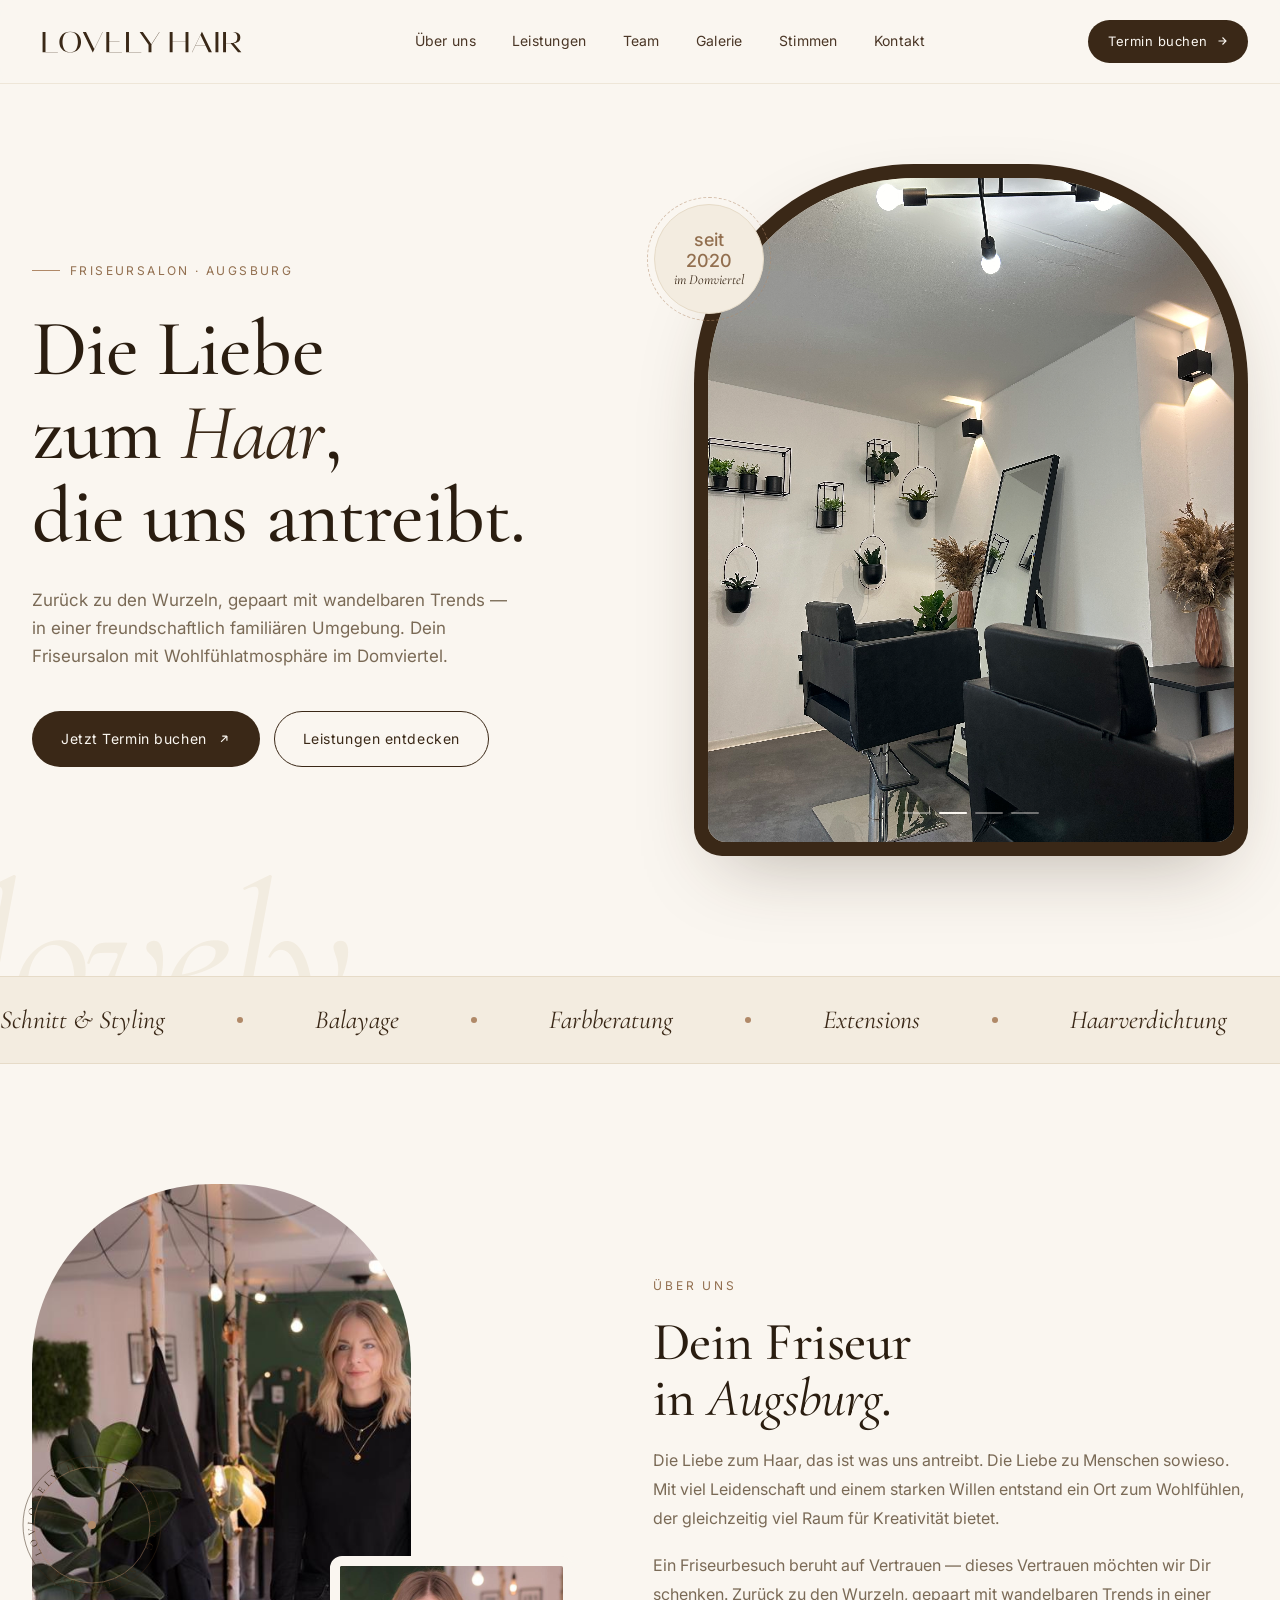
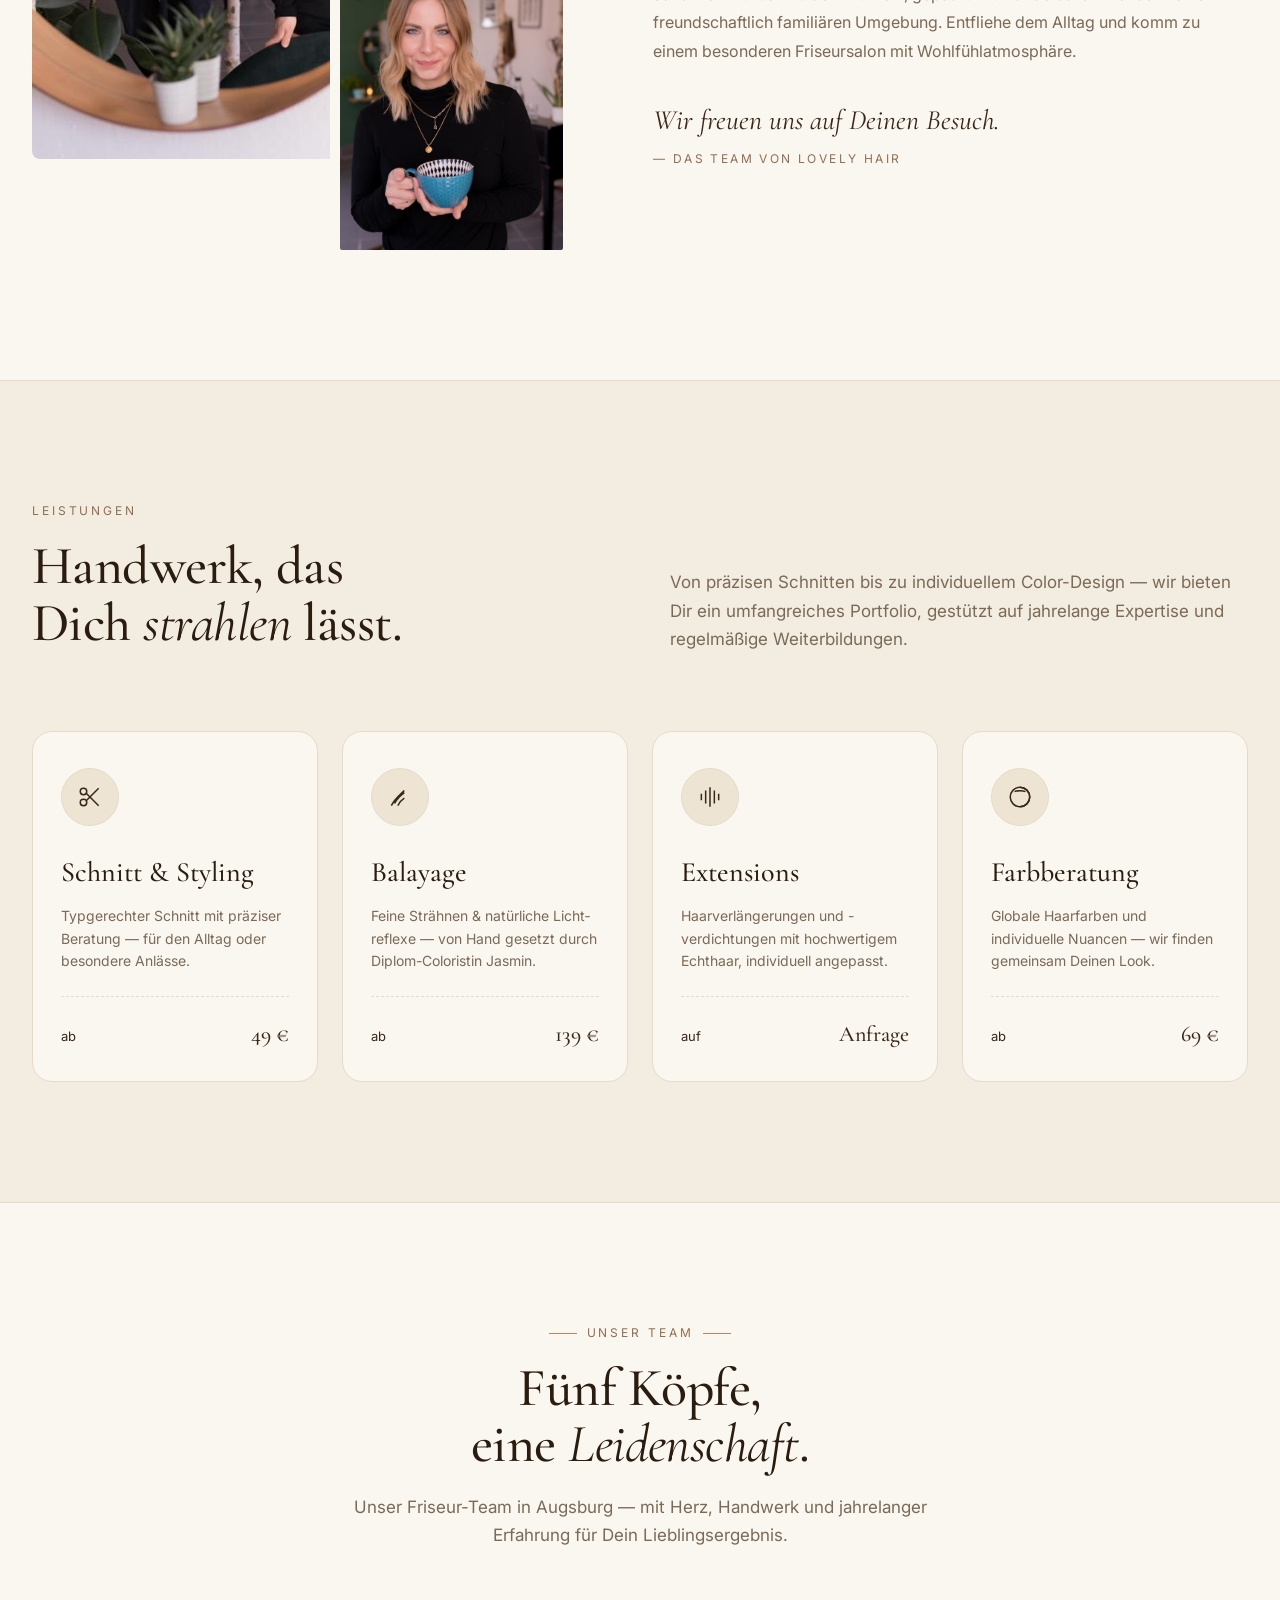
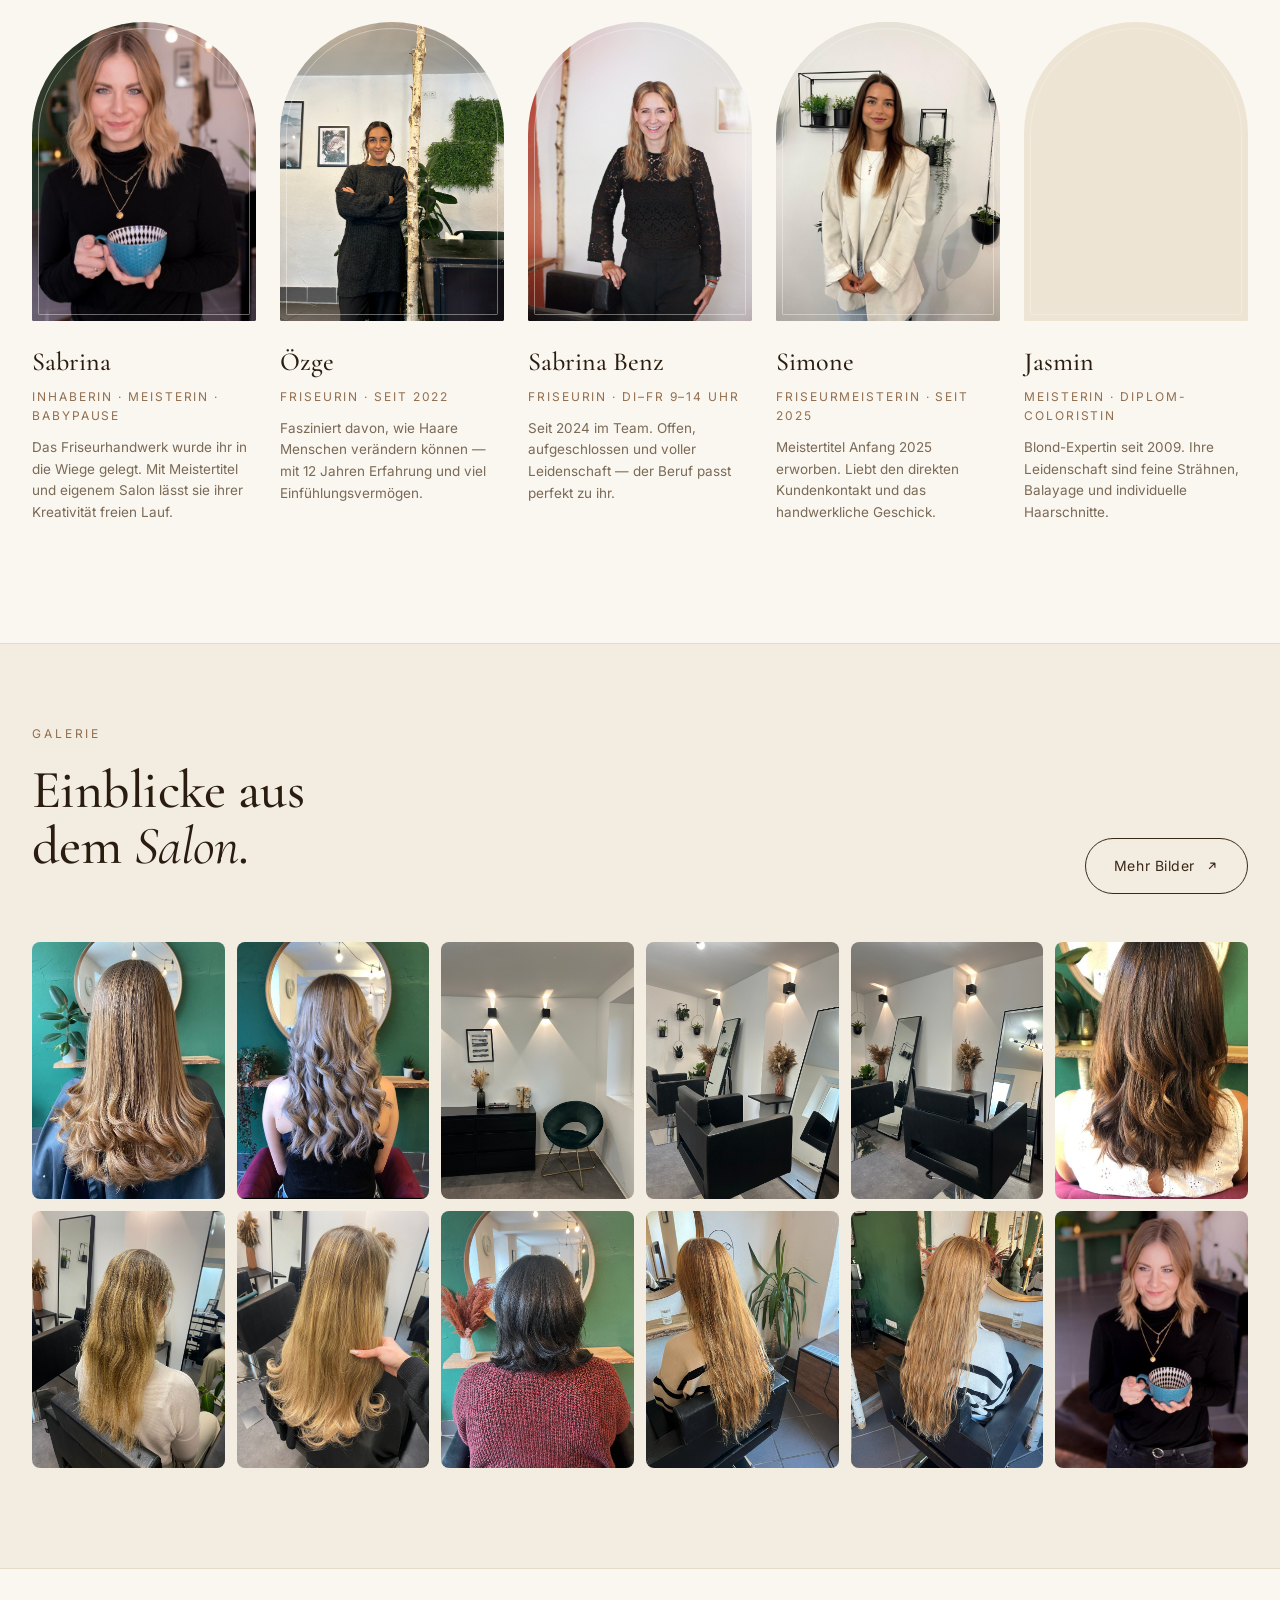
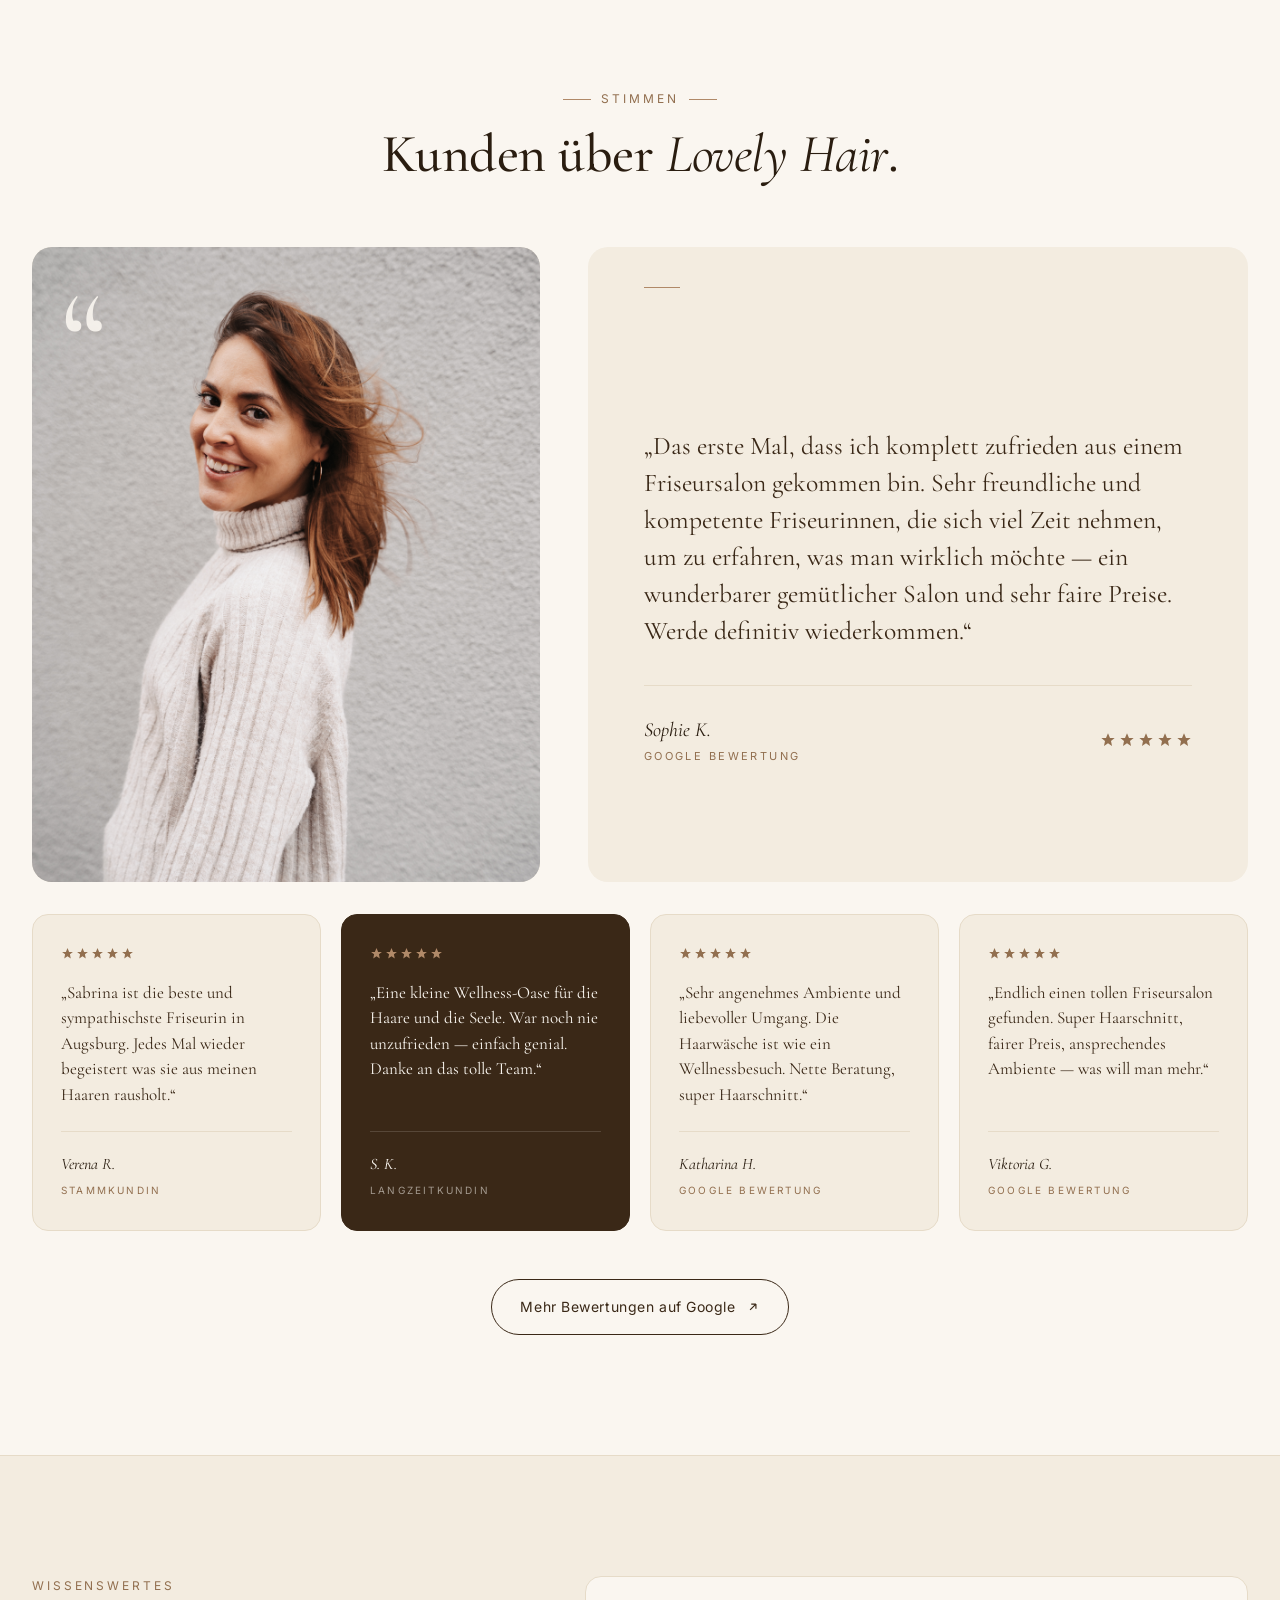
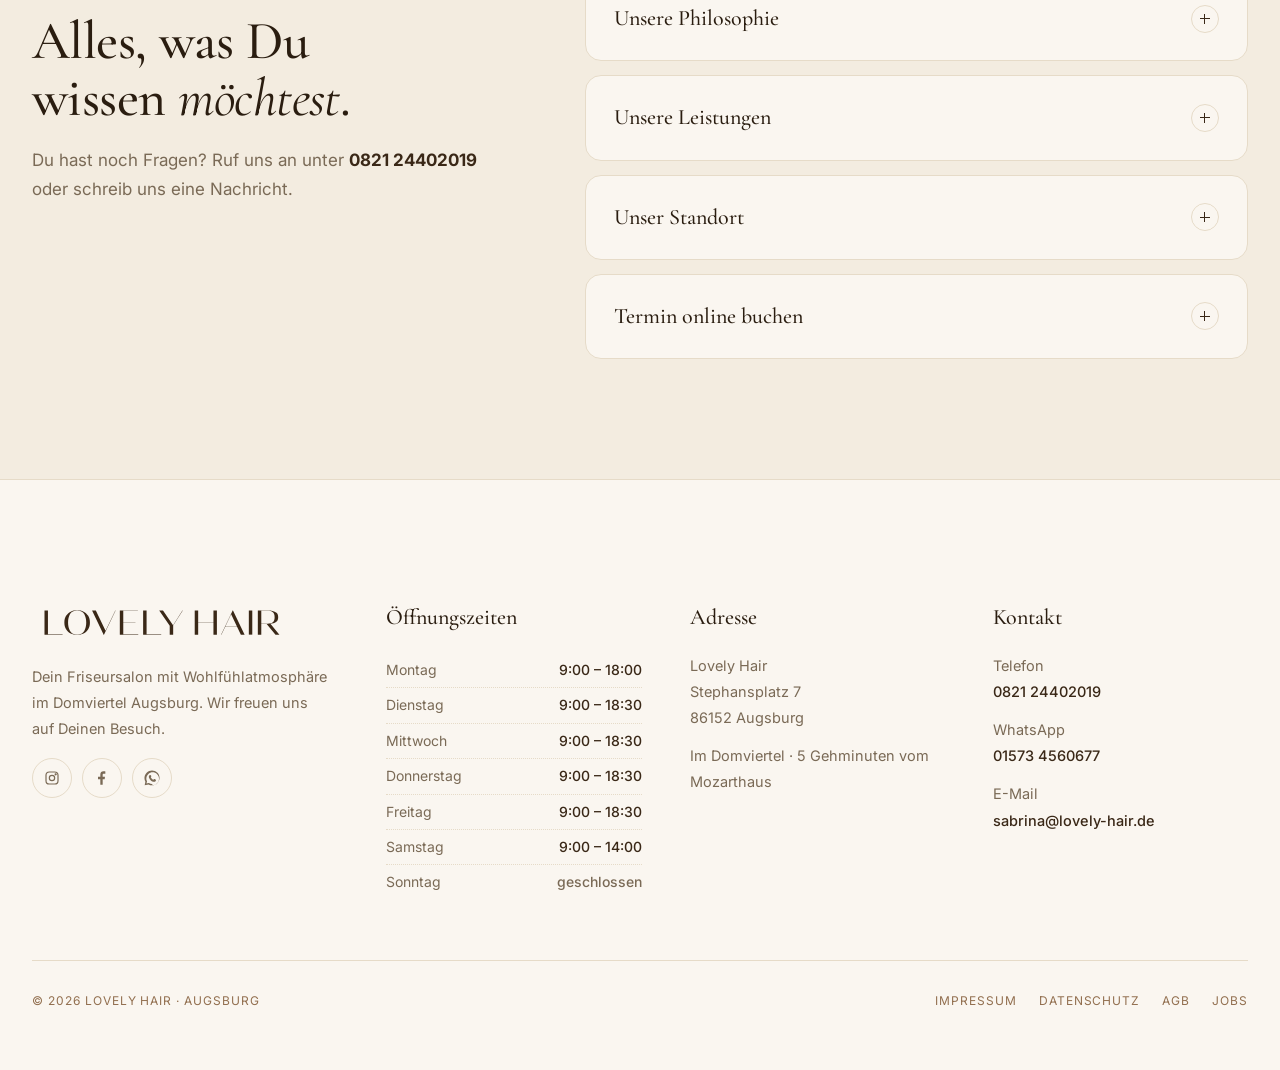
==== index.html @ ebecd4db "Initial design: Lovely Hair Homepage Full homepage design from Claude Design — single-file HTML with" ====
<!doctype html>
<html lang="de">
<head>
<meta charset="utf-8" />
<meta name="viewport" content="width=device-width,initial-scale=1" />
<title>Lovely Hair — Dein Friseur in Augsburg</title>
<link rel="preconnect" href="https://fonts.googleapis.com">
<link rel="preconnect" href="https://fonts.gstatic.com" crossorigin>
<link id="gfont-link" href="https://fonts.googleapis.com/css2?family=Cormorant+Garamond:ital,wght@0,400;0,500;0,600;0,700;1,400;1,500;1,600&family=Inter:wght@300;400;500;600&display=swap" rel="stylesheet">

<script>
  // Tweakable defaults
  window.__TWEAKS = /*EDITMODE-BEGIN*/{
    "typePairing": "cormorant-inter"
  }/*EDITMODE-END*/;
</script>

<style>
  :root {
    --cream: #faf6f0;
    --cream-2: #f3ece0;
    --cream-3: #ede4d3;
    --ink: #2a1d10;
    --espresso: #3a2817;
    --espresso-soft: #4a3626;
    --tan: #b08968;
    --tan-dark: #926f4f;
    --line: #e6dbc8;
    --muted: #7a6a56;

    --font-display: 'Cormorant Garamond', Georgia, serif;
    --font-body: 'Inter', -apple-system, BlinkMacSystemFont, sans-serif;
  }

  *, *::before, *::after { box-sizing: border-box; }
  html, body { margin: 0; padding: 0; }
  body {
    background: var(--cream);
    color: var(--ink);
    font-family: var(--font-body);
    font-size: 16px;
    line-height: 1.6;
    -webkit-font-smoothing: antialiased;
    text-rendering: optimizeLegibility;
    overflow-x: hidden;
  }

  a { color: inherit; text-decoration: none; }
  img { max-width: 100%; display: block; }

  .container {
    max-width: 1280px;
    margin: 0 auto;
    padding: 0 32px;
  }

  .display {
    font-family: var(--font-display);
    font-weight: 500;
    letter-spacing: -0.01em;
    line-height: 1.05;
  }
  .italic { font-style: italic; font-weight: 400; }

  /* ===== NAV ===== */
  .nav {
    position: sticky; top: 0; z-index: 40;
    background: rgba(250, 246, 240, 0.85);
    backdrop-filter: saturate(140%) blur(10px);
    -webkit-backdrop-filter: saturate(140%) blur(10px);
    border-bottom: 1px solid rgba(230, 219, 200, 0.6);
  }
  .nav-inner {
    display: flex; align-items: center; justify-content: space-between;
    padding: 20px 32px;
    max-width: 1440px; margin: 0 auto;
  }
  .brand {
    display: flex; align-items: center; gap: 14px;
  }
  .brand-mark {
    width: 220px;
  }
  .brand-mark img { width: 100%; height: auto; }

  .nav-links {
    display: flex; gap: 36px;
    font-size: 14px;
    letter-spacing: 0.02em;
    color: var(--espresso-soft);
  }
  .nav-links a {
    position: relative;
    transition: color .2s ease;
  }
  .nav-links a:hover { color: var(--tan-dark); }
  .nav-links a::after {
    content: ""; position: absolute; left: 0; right: 0; bottom: -6px;
    height: 1px; background: var(--tan);
    transform: scaleX(0); transform-origin: left;
    transition: transform .3s ease;
  }
  .nav-links a:hover::after { transform: scaleX(1); }

  .nav-cta {
    display: inline-flex; align-items: center; gap: 8px;
    padding: 11px 20px;
    background: var(--espresso);
    color: var(--cream);
    border-radius: 999px;
    font-size: 13px;
    letter-spacing: 0.04em;
    transition: background .2s ease, transform .2s ease;
  }
  .nav-cta:hover { background: var(--ink); transform: translateY(-1px); }
  .nav-cta svg { width: 12px; height: 12px; }

  .burger { display: none; }

  /* ===== HERO ===== */
  .hero {
    position: relative;
    padding: 80px 0 120px;
    overflow: hidden;
  }
  .hero-grid {
    display: grid;
    grid-template-columns: 1.05fr 1fr;
    gap: 80px;
    align-items: center;
  }
  .hero-eyebrow {
    display: inline-flex; align-items: center; gap: 10px;
    font-size: 12px;
    letter-spacing: 0.2em;
    text-transform: uppercase;
    color: var(--tan-dark);
    margin-bottom: 28px;
  }
  .hero-eyebrow::before {
    content: ""; display: inline-block;
    width: 28px; height: 1px; background: var(--tan);
  }
  .hero-title {
    font-size: clamp(44px, 6.2vw, 92px);
    color: var(--ink);
    margin: 0 0 28px;
  }
  .hero-title .italic {
    color: var(--espresso);
  }
  .hero-sub {
    max-width: 480px;
    color: var(--muted);
    font-size: 17px;
    line-height: 1.65;
    margin-bottom: 40px;
  }
  .hero-ctas {
    display: flex; gap: 14px; flex-wrap: wrap;
  }
  .btn {
    display: inline-flex; align-items: center; gap: 10px;
    padding: 16px 28px;
    border-radius: 999px;
    font-size: 14px;
    letter-spacing: 0.04em;
    cursor: pointer; border: 1px solid transparent;
    transition: all .2s ease;
    font-family: var(--font-body);
  }
  .btn-primary {
    background: var(--espresso);
    color: var(--cream);
  }
  .btn-primary:hover { background: var(--ink); transform: translateY(-1px); }
  .btn-ghost {
    background: transparent;
    border-color: var(--espresso);
    color: var(--espresso);
  }
  .btn-ghost:hover { background: var(--espresso); color: var(--cream); }
  .btn svg { width: 14px; height: 14px; }

  /* Hero portrait carousel */
  .hero-stage {
    position: relative;
    aspect-ratio: 4 / 5;
    border-radius: 220px 220px 28px 28px;
    background: var(--espresso);
    padding: 14px;
    box-shadow: 0 30px 80px -30px rgba(58, 40, 23, 0.35);
  }
  .hero-frame {
    position: relative;
    width: 100%; height: 100%;
    border-radius: 208px 208px 18px 18px;
    overflow: hidden;
    background: var(--cream-3);
  }
  .hero-slide {
    position: absolute; inset: 0;
    opacity: 0;
    transform: scale(1.04);
    transition: opacity 1.2s ease, transform 6s ease-out;
  }
  .hero-slide.is-active {
    opacity: 1;
    transform: scale(1);
  }
  .hero-slide > div {
    width: 100%; height: 100%;
    background-size: cover;
    background-position: center;
  }
  .hero-dots {
    position: absolute;
    bottom: 28px; left: 50%;
    transform: translateX(-50%);
    display: flex; gap: 8px;
    z-index: 2;
  }
  .hero-dot {
    width: 28px; height: 2px;
    background: rgba(250, 246, 240, 0.4);
    border-radius: 2px;
    cursor: pointer;
    overflow: hidden;
    position: relative;
  }
  .hero-dot.is-active::after {
    content: ""; position: absolute; inset: 0;
    background: var(--cream);
    animation: dotFill 5s linear forwards;
  }
  @keyframes dotFill {
    from { transform: translateX(-100%); }
    to { transform: translateX(0); }
  }

  .hero-badge {
    position: absolute;
    top: 40px; left: -40px;
    width: 110px; height: 110px;
    border-radius: 50%;
    background: var(--cream-2);
    border: 1px solid var(--line);
    display: grid; place-items: center;
    text-align: center;
    font-family: var(--font-display);
    font-style: italic;
    color: var(--espresso);
    font-size: 14px;
    line-height: 1.2;
    padding: 10px;
    z-index: 3;
    animation: floatY 6s ease-in-out infinite;
  }
  .hero-badge::before, .hero-badge::after {
    content: ""; position: absolute;
    border-radius: 50%;
    border: 1px dashed var(--tan);
    opacity: 0.5;
  }
  .hero-badge::before {
    inset: -8px;
  }
  @keyframes floatY {
    0%,100% { transform: translateY(0); }
    50% { transform: translateY(-10px); }
  }
  .hero-badge strong { display: block; font-family: var(--font-body); font-style: normal; font-size: 18px; font-weight: 500; color: var(--tan-dark); }

  .hero-ornament {
    position: absolute;
    right: -80px; top: 40%;
    width: 200px; height: 200px;
    opacity: 0.08;
    pointer-events: none;
  }
  .hero-big-type {
    position: absolute;
    left: -30px; bottom: -80px;
    font-family: var(--font-display);
    font-style: italic;
    font-size: 200px;
    color: var(--cream-3);
    opacity: 0.55;
    line-height: 1;
    pointer-events: none;
    z-index: -1;
    letter-spacing: -0.03em;
  }

  /* ===== MARQUEE ===== */
  .marquee {
    border-top: 1px solid var(--line);
    border-bottom: 1px solid var(--line);
    background: var(--cream-2);
    padding: 22px 0;
    overflow: hidden;
  }
  .marquee-track {
    display: flex; gap: 72px;
    white-space: nowrap;
    animation: marquee 40s linear infinite;
    font-family: var(--font-display);
    font-style: italic;
    color: var(--espresso);
    font-size: 26px;
  }
  .marquee-item { display: inline-flex; align-items: center; gap: 72px; }
  .marquee-item::after {
    content: ""; width: 6px; height: 6px; border-radius: 50%;
    background: var(--tan);
    display: inline-block;
  }
  @keyframes marquee {
    from { transform: translateX(0); }
    to { transform: translateX(-50%); }
  }

  /* ===== SECTIONS ===== */
  section { padding: 120px 0; }

  .section-eyebrow {
    display: block;
    font-size: 12px;
    letter-spacing: 0.24em;
    text-transform: uppercase;
    color: var(--tan-dark);
    margin-bottom: 18px;
  }
  .section-title {
    font-size: clamp(34px, 4.2vw, 58px);
    margin: 0 0 20px;
    color: var(--ink);
  }
  .section-lead {
    color: var(--muted);
    font-size: 17px;
    line-height: 1.7;
    max-width: 620px;
  }
  .section-head.center { text-align: center; }
  .section-head.center .section-eyebrow::before {
    content: ""; display: inline-block; width: 28px; height: 1px;
    background: var(--tan); vertical-align: middle;
    margin-right: 10px;
  }
  .section-head.center .section-eyebrow::after {
    content: ""; display: inline-block; width: 28px; height: 1px;
    background: var(--tan); vertical-align: middle;
    margin-left: 10px;
  }
  .section-head.center .section-lead { margin: 0 auto; }

  /* ===== ABOUT ===== */
  .about {
    background: var(--cream);
  }
  .about-grid {
    display: grid;
    grid-template-columns: 1fr 1.1fr;
    gap: 80px;
    align-items: center;
  }
  .about-visual {
    position: relative;
    aspect-ratio: 4/5;
  }
  .about-visual .photo-main {
    position: absolute;
    inset: 0 30% 15% 0;
    background: var(--cream-3);
    border-radius: 180px 180px 8px 8px;
    overflow: hidden;
  }
  .about-visual .photo-sub {
    position: absolute;
    right: 0; bottom: 0;
    width: 45%; height: 45%;
    background: var(--cream-3);
    border-radius: 12px;
    overflow: hidden;
    border: 10px solid var(--cream);
  }
  .about-visual .photo-main > div,
  .about-visual .photo-sub > div {
    width: 100%; height: 100%;
    background-size: cover; background-position: center;
  }
  .about-visual .stamp {
    position: absolute;
    left: -10px; top: 40%;
    width: 140px; height: 140px;
  }
  .about-visual .stamp svg { width: 100%; height: 100%; animation: rotate 30s linear infinite; }
  @keyframes rotate { to { transform: rotate(360deg); } }
  .about-content p {
    color: var(--muted); line-height: 1.8; font-size: 16px;
    margin: 0 0 18px;
  }
  .about-sign {
    margin-top: 32px;
    font-family: var(--font-display);
    font-style: italic;
    font-size: 28px;
    color: var(--espresso);
  }
  .about-sign small {
    display: block;
    font-family: var(--font-body);
    font-style: normal;
    font-size: 12px;
    letter-spacing: 0.2em;
    text-transform: uppercase;
    color: var(--tan-dark);
    margin-top: 6px;
  }

  /* ===== SERVICES ===== */
  .services {
    background: var(--cream-2);
    border-top: 1px solid var(--line);
    border-bottom: 1px solid var(--line);
  }
  .services-head {
    display: grid;
    grid-template-columns: 1fr 1fr;
    gap: 60px;
    align-items: end;
    margin-bottom: 60px;
  }
  .services-grid {
    display: grid;
    grid-template-columns: repeat(4, 1fr);
    gap: 24px;
  }
  .service-card {
    background: var(--cream);
    border: 1px solid var(--line);
    border-radius: 20px;
    padding: 36px 28px 28px;
    transition: transform .3s ease, box-shadow .3s ease, border-color .3s ease;
    position: relative;
    overflow: hidden;
  }
  .service-card:hover {
    transform: translateY(-4px);
    box-shadow: 0 24px 50px -30px rgba(58, 40, 23, 0.3);
    border-color: var(--tan);
  }
  .service-icon {
    width: 58px; height: 58px;
    border-radius: 50%;
    background: var(--cream-3);
    display: grid; place-items: center;
    margin-bottom: 24px;
    border: 1px solid var(--line);
  }
  .service-icon svg { width: 26px; height: 26px; color: var(--espresso); }
  .service-name {
    font-family: var(--font-display);
    font-size: 28px;
    font-weight: 500;
    color: var(--ink);
    margin: 0 0 10px;
  }
  .service-desc {
    color: var(--muted);
    font-size: 14px;
    line-height: 1.6;
    margin: 0 0 24px;
  }
  .service-price {
    display: flex; align-items: baseline; justify-content: space-between;
    padding-top: 20px;
    border-top: 1px dashed var(--line);
    font-size: 13px;
    color: var(--espresso);
  }
  .service-price strong {
    font-family: var(--font-display);
    font-size: 22px;
    font-weight: 500;
  }

  /* ===== TEAM ===== */
  .team {
    background: var(--cream);
  }
  .team-head { text-align: center; margin-bottom: 72px; }
  .team-grid {
    display: grid;
    grid-template-columns: repeat(5, 1fr);
    gap: 24px;
  }
  .stylist {
    cursor: pointer;
  }
  .stylist-portrait {
    position: relative;
    aspect-ratio: 3/4;
    border-radius: 999px 999px 14px 14px;
    background: var(--cream-3);
    overflow: hidden;
    margin-bottom: 20px;
    transition: transform .4s ease;
  }
  .stylist:hover .stylist-portrait { transform: translateY(-6px); }
  .stylist-portrait > div {
    width: 100%; height: 100%;
    background-size: cover; background-position: center top;
    transition: transform .8s ease;
  }
  .stylist:hover .stylist-portrait > div { transform: scale(1.05); }
  .stylist-portrait::after {
    content: ""; position: absolute; inset: 6px;
    border: 1px solid rgba(250, 246, 240, 0.4);
    border-radius: inherit;
    pointer-events: none;
  }
  .stylist-name {
    font-family: var(--font-display);
    font-size: 26px;
    font-weight: 500;
    margin: 0 0 4px;
    color: var(--ink);
  }
  .stylist-role {
    font-size: 12px;
    letter-spacing: 0.16em;
    text-transform: uppercase;
    color: var(--tan-dark);
    margin: 0 0 12px;
  }
  .stylist-bio {
    font-size: 13.5px;
    line-height: 1.6;
    color: var(--muted);
    margin: 0;
  }

  /* ===== GALLERY ===== */
  .gallery {
    background: var(--cream-2);
    padding: 80px 0 100px;
    border-top: 1px solid var(--line);
    border-bottom: 1px solid var(--line);
  }
  .gallery-head {
    display: flex; align-items: end; justify-content: space-between;
    margin-bottom: 48px; gap: 40px;
  }
  .gallery-strip {
    display: grid;
    grid-template-columns: repeat(6, 1fr);
    gap: 12px;
  }
  .gallery-item {
    aspect-ratio: 3/4;
    background: var(--cream-3);
    border-radius: 8px;
    overflow: hidden;
    position: relative;
    cursor: pointer;
    transition: transform .3s ease;
  }
  .gallery-item:hover { transform: translateY(-4px); }
  .gallery-item.tall { aspect-ratio: 3/4; }
  .gallery-item > div {
    width: 100%; height: 100%;
    background-size: cover; background-position: center;
    transition: transform .6s ease;
  }
  .gallery-item:hover > div { transform: scale(1.05); }

  /* ===== TESTIMONIALS ===== */
  .testimonials { background: var(--cream); }

  /* Featured testimonial: portrait left, large quote right */
  .t-featured {
    display: grid;
    grid-template-columns: 1fr 1.3fr;
    gap: 48px;
    align-items: stretch;
    margin-top: 64px;
    margin-bottom: 24px;
  }
  .t-featured-photo {
    aspect-ratio: 4/5;
    background: var(--cream-3);
    border-radius: 20px;
    overflow: hidden;
    position: relative;
  }
  .t-featured-photo > div {
    width: 100%; height: 100%;
    background-size: cover; background-position: center;
    transition: transform 1.2s ease;
  }
  .t-featured-photo:hover > div { transform: scale(1.04); }
  .t-featured-photo::before {
    content: "“";
    position: absolute;
    top: 24px; left: 28px;
    font-family: var(--font-display);
    font-size: 140px;
    line-height: 1;
    color: var(--cream);
    opacity: 0.9;
    z-index: 2;
    pointer-events: none;
  }
  .t-featured-content {
    background: var(--cream-2);
    border-radius: 20px;
    padding: 56px 56px 40px;
    display: flex;
    flex-direction: column;
    justify-content: center;
    position: relative;
  }
  .t-featured-content::before {
    content: "";
    position: absolute;
    top: 40px; left: 56px;
    width: 36px; height: 1px;
    background: var(--tan);
  }
  .t-featured-quote {
    font-family: var(--font-display);
    font-weight: 400;
    font-size: clamp(22px, 2vw, 28px);
    line-height: 1.45;
    color: var(--espresso);
    margin: 48px 0 36px;
  }
  .t-featured-meta {
    display: flex;
    align-items: center;
    gap: 16px;
    padding-top: 28px;
    border-top: 1px solid var(--line);
  }
  .t-featured-name {
    font-family: var(--font-display);
    font-style: italic;
    font-size: 20px;
    color: var(--ink);
    margin: 0;
  }
  .t-featured-label {
    font-size: 11px;
    letter-spacing: 0.22em;
    text-transform: uppercase;
    color: var(--tan-dark);
    margin: 2px 0 0;
  }
  .t-featured-stars {
    margin-left: auto;
    display: flex;
    gap: 3px;
    color: var(--tan-dark);
  }
  .t-featured-stars svg { width: 16px; height: 16px; fill: currentColor; }

  /* 4-card grid of shorter quotes */
  .t-grid {
    display: grid;
    grid-template-columns: repeat(4, 1fr);
    gap: 20px;
    margin-top: 32px;
  }
  .t-card-s {
    background: var(--cream-2);
    border: 1px solid var(--line);
    border-radius: 16px;
    padding: 32px 28px;
    display: flex;
    flex-direction: column;
    min-height: 260px;
  }
  .t-card-s.dark {
    background: var(--espresso);
    border-color: var(--espresso);
    color: var(--cream);
  }
  .t-card-s .t-stars {
    display: flex;
    gap: 2px;
    color: var(--tan-dark);
    margin-bottom: 20px;
  }
  .t-card-s.dark .t-stars { color: var(--tan); }
  .t-card-s .t-stars svg { width: 13px; height: 13px; fill: currentColor; }
  .t-card-s .t-text {
    font-family: var(--font-display);
    font-weight: 400;
    font-size: 17px;
    line-height: 1.5;
    color: var(--espresso);
    margin: 0 0 auto;
    flex: 1;
  }
  .t-card-s.dark .t-text { color: var(--cream); }
  .t-card-s .t-foot {
    padding-top: 20px;
    margin-top: 24px;
    border-top: 1px solid var(--line);
  }
  .t-card-s.dark .t-foot { border-top-color: rgba(250,246,240,0.15); }
  .t-card-s .t-foot-name {
    font-family: var(--font-display);
    font-style: italic;
    font-size: 16px;
    color: var(--ink);
    margin: 0;
  }
  .t-card-s.dark .t-foot-name { color: var(--cream); }
  .t-card-s .t-foot-label {
    font-size: 10px;
    letter-spacing: 0.22em;
    text-transform: uppercase;
    color: var(--tan-dark);
    margin: 4px 0 0;
  }
  .t-card-s.dark .t-foot-label { color: rgba(250,246,240,0.55); }

  .t-cta { text-align: center; margin-top: 48px; }

  /* ===== FAQ ===== */
  .faq { background: var(--cream-2); border-top: 1px solid var(--line); border-bottom: 1px solid var(--line); }
  .faq-grid {
    display: grid;
    grid-template-columns: 1fr 1.4fr;
    gap: 80px;
    align-items: start;
  }
  .faq-list {
    display: flex; flex-direction: column; gap: 14px;
  }
  .faq-item {
    background: var(--cream);
    border: 1px solid var(--line);
    border-radius: 16px;
    overflow: hidden;
    transition: border-color .3s ease;
  }
  .faq-item[open] { border-color: var(--tan); }
  .faq-item summary {
    list-style: none;
    cursor: pointer;
    padding: 24px 28px;
    display: flex; align-items: center; justify-content: space-between;
    font-family: var(--font-display);
    font-size: 22px;
    color: var(--ink);
    font-weight: 500;
  }
  .faq-item summary::-webkit-details-marker { display: none; }
  .faq-plus {
    width: 28px; height: 28px;
    border: 1px solid var(--line);
    border-radius: 50%;
    position: relative;
    flex-shrink: 0;
    transition: background .3s ease, transform .3s ease;
  }
  .faq-plus::before, .faq-plus::after {
    content: ""; position: absolute; inset: 0;
    margin: auto;
    background: var(--espresso);
    transition: transform .3s ease, background .3s ease;
  }
  .faq-plus::before { width: 10px; height: 1px; }
  .faq-plus::after { width: 1px; height: 10px; }
  .faq-item[open] .faq-plus { background: var(--espresso); transform: rotate(90deg); }
  .faq-item[open] .faq-plus::before { background: var(--cream); }
  .faq-item[open] .faq-plus::after { transform: rotate(90deg); background: var(--cream); }
  .faq-body {
    padding: 0 28px 28px;
    color: var(--muted);
    line-height: 1.7;
    font-size: 15px;
  }

  /* ===== CONTACT / FOOTER ===== */
  .contact-section {
    background: var(--cream);
    padding: 120px 0 60px;
  }
  .contact-grid {
    display: grid;
    grid-template-columns: 1.2fr 1fr 1fr 1fr;
    gap: 48px;
    padding-bottom: 60px;
    border-bottom: 1px solid var(--line);
  }
  .contact-col h4 {
    font-family: var(--font-display);
    font-size: 22px;
    font-weight: 500;
    margin: 0 0 18px;
    color: var(--ink);
  }
  .contact-col p, .contact-col a {
    color: var(--muted);
    font-size: 14.5px;
    line-height: 1.8;
    margin: 0;
  }
  .contact-col a:hover { color: var(--espresso); }
  .hours-row {
    display: flex; justify-content: space-between;
    padding: 6px 0;
    border-bottom: 1px dotted var(--line);
    font-size: 14px;
    color: var(--muted);
  }
  .hours-row:last-child { border-bottom: 0; }
  .hours-row strong { color: var(--espresso); font-weight: 500; }

  .contact-brand .brand-mark { width: 260px; margin-bottom: 20px; }
  .contact-brand p { max-width: 300px; }

  .social-row {
    display: flex; gap: 10px; margin-top: 16px;
  }
  .social-btn {
    width: 40px; height: 40px;
    border: 1px solid var(--line);
    border-radius: 50%;
    display: grid; place-items: center;
    color: var(--espresso);
    transition: all .2s ease;
  }
  .social-btn:hover { background: var(--espresso); color: var(--cream); border-color: var(--espresso); }
  .social-btn svg { width: 16px; height: 16px; }

  .foot {
    display: flex; justify-content: space-between; align-items: center;
    padding-top: 30px;
    font-size: 12px; letter-spacing: 0.08em;
    color: var(--tan-dark);
    text-transform: uppercase;
  }
  .foot-links { display: flex; gap: 22px; }
  .foot-links a:hover { color: var(--espresso); }

  /* ===== FLOATING BOOK BUTTON ===== */
  .book-float {
    position: fixed;
    right: 28px; bottom: 28px;
    z-index: 50;
    display: inline-flex; align-items: center; gap: 12px;
    padding: 16px 22px 16px 16px;
    background: var(--espresso);
    color: var(--cream);
    border-radius: 999px;
    font-size: 14px;
    letter-spacing: 0.04em;
    box-shadow: 0 18px 40px -12px rgba(58, 40, 23, 0.45), 0 0 0 6px rgba(176, 137, 104, 0.0);
    transition: all .3s ease;
    transform: translateY(100px);
    opacity: 0;
    font-family: var(--font-body);
    font-weight: 500;
  }
  .book-float.visible {
    transform: translateY(0);
    opacity: 1;
    animation: pulseGlow 3s ease-in-out infinite;
  }
  @keyframes pulseGlow {
    0%,100% { box-shadow: 0 18px 40px -12px rgba(58,40,23,0.45), 0 0 0 0 rgba(176, 137, 104, 0.35); }
    50%     { box-shadow: 0 18px 40px -12px rgba(58,40,23,0.45), 0 0 0 14px rgba(176, 137, 104, 0); }
  }
  .book-float:hover {
    background: var(--ink);
    transform: translateY(-3px);
  }
  .book-float-icon {
    width: 32px; height: 32px;
    border-radius: 50%;
    background: var(--tan);
    display: grid; place-items: center;
  }
  .book-float-icon svg { width: 14px; height: 14px; color: var(--espresso); }
  .book-float small {
    display: block; font-size: 10px; letter-spacing: 0.18em;
    text-transform: uppercase; opacity: 0.7;
    margin-bottom: 2px;
  }

  /* ===== Tweaks Panel ===== */
  .tweaks-panel {
    position: fixed;
    right: 28px; top: 100px;
    z-index: 60;
    background: var(--cream);
    border: 1px solid var(--line);
    border-radius: 16px;
    padding: 18px;
    width: 280px;
    box-shadow: 0 30px 60px -20px rgba(58,40,23,0.25);
    font-size: 13px;
    display: none;
  }
  .tweaks-panel.active { display: block; }
  .tweaks-panel h5 {
    font-family: var(--font-display);
    font-size: 18px; margin: 0 0 12px;
    color: var(--ink);
  }
  .tweak-row { margin-bottom: 14px; }
  .tweak-row label {
    display: block;
    font-size: 11px; text-transform: uppercase;
    letter-spacing: 0.16em; color: var(--tan-dark);
    margin-bottom: 8px;
  }
  .tweak-opts { display: flex; flex-direction: column; gap: 6px; }
  .tweak-opt {
    padding: 10px 12px;
    border: 1px solid var(--line);
    border-radius: 10px;
    background: var(--cream);
    text-align: left; cursor: pointer;
    font-family: var(--font-body);
    color: var(--espresso);
    transition: all .2s ease;
    font-size: 13px;
  }
  .tweak-opt:hover { border-color: var(--tan); }
  .tweak-opt.active { border-color: var(--espresso); background: var(--espresso); color: var(--cream); }
  .tweak-opt span.preview {
    display: block; font-size: 11px; opacity: 0.7; margin-top: 2px;
  }

  /* ===== Responsive ===== */
  @media (max-width: 1100px) {
    .services-grid { grid-template-columns: repeat(2, 1fr); }
    .team-grid { grid-template-columns: repeat(3, 1fr); }
    .gallery-strip { grid-template-columns: repeat(3, 1fr); }
    .contact-grid { grid-template-columns: 1fr 1fr; }
  }
  @media (max-width: 768px) {
    .nav-links { display: none; }
    .hero-grid, .about-grid, .faq-grid, .services-head { grid-template-columns: 1fr; gap: 40px; }
    .testimonial-grid { grid-template-columns: 1fr; }
    .t-featured { grid-template-columns: 1fr; gap: 24px; }
    .t-featured-content { padding: 40px 32px 32px; }
    .t-grid { grid-template-columns: 1fr 1fr; }
    .team-grid { grid-template-columns: 1fr 1fr; }
    .gallery-strip { grid-template-columns: repeat(2, 1fr); }
    .contact-grid { grid-template-columns: 1fr; }
    .hero-big-type { font-size: 120px; bottom: -40px; }
    section { padding: 80px 0; }
    .hero { padding: 40px 0 80px; }
    .book-float small { display: none; }
  }

  /* placeholder pattern — stripes for "drop image here" */
  .ph {
    background:
      repeating-linear-gradient(45deg, var(--cream-3) 0 14px, var(--cream-2) 14px 28px);
    position: relative;
  }
  .ph::after {
    content: attr(data-label);
    position: absolute; inset: 0;
    display: grid; place-items: center;
    font-family: ui-monospace, 'SF Mono', Menlo, monospace;
    font-size: 10px; letter-spacing: 0.2em;
    color: var(--espresso-soft);
    text-transform: uppercase;
    text-align: center;
    padding: 16px;
  }
</style>
</head>
<body>

<!-- ============ NAV ============ -->
<nav class="nav">
  <div class="nav-inner">
    <a href="#" class="brand">
      <div class="brand-mark">
        <svg xmlns="http://www.w3.org/2000/svg" viewBox="0 0 1774.02 298.08" aria-label="Lovely Hair" style="width:100%;height:auto;display:block"><path fill="#3a2817" d="m208.36,236.45h-123.34V71.68h23.54v162.89h99.8v1.88Z"/><path fill="#3a2817" d="m263.8,228.69c-13.26-6.43-23.77-16.01-31.54-28.72s-11.65-28.01-11.65-45.9,3.88-33.19,11.65-45.9c7.77-12.71,18.28-22.28,31.54-28.72,13.26-6.43,27.89-9.65,43.9-9.65s30.87,3.22,44.14,9.65c13.26,6.44,23.77,16.01,31.54,28.72,7.77,12.71,11.65,28.01,11.65,45.9s-3.88,33.19-11.65,45.9c-7.77,12.71-18.28,22.28-31.54,28.72-13.26,6.44-27.97,9.65-44.14,9.65s-30.64-3.21-43.9-9.65Zm92.51-16.71c9.02-16.32,13.53-35.62,13.53-57.91s-4.51-41.58-13.53-57.91c-9.03-16.32-25.23-24.48-48.61-24.48s-39.35,8.16-48.37,24.48c-9.03,16.32-13.53,35.62-13.53,57.91s4.51,41.59,13.53,57.91c9.02,16.32,25.15,24.48,48.37,24.48s39.58-8.16,48.61-24.48Z"/><path fill="#3a2817" d="m501.66,210.56l66.61-138.88h2.12l-80.27,166.65h-.47l-80.03-166.65h25.66l66.38,138.88Z"/><path fill="#3a2817" d="m622.65,153.13v81.44h102.16v1.88h-125.7V71.68h123.34v1.88h-99.8v77.68h83.33v1.88h-83.33Z"/><path fill="#3a2817" d="m881.57,236.45h-123.34V71.68h23.54v162.89h99.8v1.88Z"/><path fill="#3a2817" d="m1026.34,71.68h2.59l-65.67,102.86v61.91h-23.54v-60.73l-71.79-104.04h25.89l68.73,100.04,63.79-100.04Z"/><path fill="#3a2817" d="m1238.18,151.48v-79.8h23.54v164.77h-23.54v-83.09h-104.28v83.09h-23.54V71.68h23.54v79.8h104.28Z"/><path fill="#3a2817" d="m1450.97,236.45h-25.66l-25.19-52.49h-82.62l-25.19,52.49h-2.12l80.03-166.65h.47l80.27,166.65Zm-92.04-138.88l-40.72,84.5h81.21l-40.49-84.5Z"/><path fill="#3a2817" d="m1503.22,236.45h-23.54V71.68h23.54v164.77Z"/><path fill="#3a2817" d="m1661.64,236.45l-60.26-73.21h-36.72v73.21h-23.54V71.68h66.38c12.4,0,23.73.94,34.01,2.82,10.28,1.88,19.26,6.16,26.95,12.83,7.69,6.67,11.53,16.68,11.53,30.01,0,15.54-5.02,26.64-15.06,33.31-10.04,6.67-22.76,10.63-38.13,11.89l61.67,73.91h-26.83Zm-96.98-162.89v87.8h42.84c15.38,0,27.26-3.3,35.66-9.89,8.39-6.59,12.59-17.97,12.59-34.13s-4.04-27.69-12.12-34.13c-8.08-6.43-20.13-9.65-36.13-9.65h-42.84Z"/></svg>
      </div>
    </a>
    <div class="nav-links">
      <a href="#about">Über uns</a>
      <a href="#services">Leistungen</a>
      <a href="#team">Team</a>
      <a href="#gallery">Galerie</a>
      <a href="#testimonials">Stimmen</a>
      <a href="#contact">Kontakt</a>
    </div>
    <a class="nav-cta" href="https://book.timify.com/?accountId=58c97238664d201fd63be2a3&hideCloseButton=true" target="_blank">
      Termin buchen
      <svg viewBox="0 0 24 24" fill="none" stroke="currentColor" stroke-width="2.2"><path d="M5 12h14M13 5l7 7-7 7"/></svg>
    </a>
  </div>
</nav>

<!-- ============ HERO ============ -->
<section class="hero">
  <div class="container hero-grid">
    <div class="hero-copy">
      <span class="hero-eyebrow">Friseursalon · Augsburg</span>
      <h1 class="display hero-title">
        Die Liebe<br>
        zum <span class="italic">Haar</span>,<br>
        die uns antreibt.
      </h1>
      <p class="hero-sub">
        Zurück zu den Wurzeln, gepaart mit wandelbaren Trends — in einer freundschaftlich familiären Umgebung. Dein Friseursalon mit Wohlfühlatmosphäre im Domviertel.
      </p>
      <div class="hero-ctas">
        <a class="btn btn-primary" href="https://book.timify.com/?accountId=58c97238664d201fd63be2a3&hideCloseButton=true" target="_blank">
          Jetzt Termin buchen
          <svg viewBox="0 0 24 24" fill="none" stroke="currentColor" stroke-width="2"><path d="M7 17L17 7M17 7H9M17 7v8"/></svg>
        </a>
        <a class="btn btn-ghost" href="#services">Leistungen entdecken</a>
      </div>
    </div>

    <div class="hero-visual">
      <div class="hero-stage">
        <div class="hero-frame" id="heroFrame">
          <div class="hero-slide is-active"><div style="background-image:url('images/hero-1-balayage-waves.jpeg')"></div></div>
          <div class="hero-slide"><div style="background-image:url('images/hero-2-curls.jpeg')"></div></div>
          <div class="hero-slide"><div style="background-image:url('images/hero-3-blonde-wavy.jpeg')"></div></div>
          <div class="hero-slide"><div style="background-image:url('images/hero-4-red-bob.jpeg')"></div></div>

          <div class="hero-dots" id="heroDots">
            <div class="hero-dot is-active" data-i="0"></div>
            <div class="hero-dot" data-i="1"></div>
            <div class="hero-dot" data-i="2"></div>
            <div class="hero-dot" data-i="3"></div>
          </div>
        </div>

        <div class="hero-badge">
          <div>
            <strong>seit<br>2020</strong>
            im Domviertel
          </div>
        </div>
      </div>
    </div>
  </div>

  <div class="hero-big-type">lovely.</div>
</section>

<!-- ============ MARQUEE ============ -->
<div class="marquee">
  <div class="marquee-track">
    <span class="marquee-item">Schnitt &amp; Styling</span>
    <span class="marquee-item">Balayage</span>
    <span class="marquee-item">Farbberatung</span>
    <span class="marquee-item">Extensions</span>
    <span class="marquee-item">Haarverdichtung</span>
    <span class="marquee-item">Hochsteckfrisuren</span>
    <span class="marquee-item">Schnitt &amp; Styling</span>
    <span class="marquee-item">Balayage</span>
    <span class="marquee-item">Farbberatung</span>
    <span class="marquee-item">Extensions</span>
    <span class="marquee-item">Haarverdichtung</span>
    <span class="marquee-item">Hochsteckfrisuren</span>
  </div>
</div>

<!-- ============ ABOUT ============ -->
<section class="about" id="about">
  <div class="container about-grid">
    <div class="about-visual">
      <div class="photo-main"><div style="background-image:url('images/about-main-salon.jpeg');background-size:cover;background-position:center;width:100%;height:100%"></div></div>
      <div class="photo-sub"><div style="background-image:url('images/about-sub-detail.jpeg');background-size:cover;background-position:center;width:100%;height:100%"></div></div>
      <div class="stamp">
        <svg viewBox="0 0 140 140">
          <defs>
            <path id="circle" d="M70,70 m-58,0 a58,58 0 1,1 116,0 a58,58 0 1,1 -116,0"/>
          </defs>
          <circle cx="70" cy="70" r="69" fill="none" stroke="#3a2817" stroke-width="0.5"/>
          <circle cx="70" cy="70" r="58" fill="none" stroke="#b08968" stroke-width="0.5"/>
          <text font-family="Cormorant Garamond" font-size="10" letter-spacing="4" fill="#3a2817">
            <textPath href="#circle">LOVELY HAIR · AUGSBURG · SINCE 2020 · LOVELY HAIR · AUGSBURG · </textPath>
          </text>
          <circle cx="70" cy="70" r="4" fill="#b08968"/>
        </svg>
      </div>
    </div>
    <div class="about-content">
      <span class="section-eyebrow">Über uns</span>
      <h2 class="display section-title">Dein Friseur<br>in <span class="italic">Augsburg</span>.</h2>
      <p>
        Die Liebe zum Haar, das ist was uns antreibt. Die Liebe zu Menschen sowieso. Mit viel Leidenschaft und einem starken Willen entstand ein Ort zum Wohlfühlen, der gleichzeitig viel Raum für Kreativität bietet.
      </p>
      <p>
        Ein Friseurbesuch beruht auf Vertrauen — dieses Vertrauen möchten wir Dir schenken. Zurück zu den Wurzeln, gepaart mit wandelbaren Trends in einer freundschaftlich familiären Umgebung. Entfliehe dem Alltag und komm zu einem besonderen Friseursalon mit Wohlfühlatmosphäre.
      </p>
      <div class="about-sign">
        Wir freuen uns auf Deinen Besuch.
        <small>— das Team von Lovely Hair</small>
      </div>
    </div>
  </div>
</section>

<!-- ============ SERVICES ============ -->
<section class="services" id="services">
  <div class="container">
    <div class="services-head">
      <div>
        <span class="section-eyebrow">Leistungen</span>
        <h2 class="display section-title">Handwerk, das<br>Dich <span class="italic">strahlen</span> lässt.</h2>
      </div>
      <p class="section-lead">
        Von präzisen Schnitten bis zu individuellem Color-Design — wir bieten Dir ein umfangreiches Portfolio, gestützt auf jahrelange Expertise und regelmäßige Weiterbildungen.
      </p>
    </div>

    <div class="services-grid">
      <div class="service-card">
        <div class="service-icon">
          <svg viewBox="0 0 24 24" fill="none" stroke="currentColor" stroke-width="1.4"><circle cx="6" cy="7" r="3"/><circle cx="6" cy="17" r="3"/><path d="M8.5 8.5L20 20M8.5 15.5L20 4"/></svg>
        </div>
        <h3 class="service-name">Schnitt &amp; Styling</h3>
        <p class="service-desc">Typgerechter Schnitt mit präziser Beratung — für den Alltag oder besondere Anlässe.</p>
        <div class="service-price"><span>ab</span><strong>49 €</strong></div>
      </div>

      <div class="service-card">
        <div class="service-icon">
          <svg viewBox="0 0 24 24" fill="none" stroke="currentColor" stroke-width="1.4"><path d="M4 20c3-6 7-9 12-14M7 18c2-4 5-7 9-10M10 20c1.5-3 3.5-5.5 6-7"/></svg>
        </div>
        <h3 class="service-name">Balayage</h3>
        <p class="service-desc">Feine Strähnen &amp; natürliche Licht­reflexe — von Hand gesetzt durch Diplom-Coloristin Jasmin.</p>
        <div class="service-price"><span>ab</span><strong>139 €</strong></div>
      </div>

      <div class="service-card">
        <div class="service-icon">
          <svg viewBox="0 0 24 24" fill="none" stroke="currentColor" stroke-width="1.4"><path d="M12 3v18M8 6v12M16 6v12M4 9v6M20 9v6"/></svg>
        </div>
        <h3 class="service-name">Extensions</h3>
        <p class="service-desc">Haarverlängerungen und -verdichtungen mit hochwertigem Echthaar, individuell angepasst.</p>
        <div class="service-price"><span>auf</span><strong>Anfrage</strong></div>
      </div>

      <div class="service-card">
        <div class="service-icon">
          <svg viewBox="0 0 24 24" fill="none" stroke="currentColor" stroke-width="1.4"><circle cx="12" cy="12" r="9"/><path d="M12 3a9 9 0 0 1 0 18M7 7c2-1 8-1 10 0"/></svg>
        </div>
        <h3 class="service-name">Farbberatung</h3>
        <p class="service-desc">Globale Haarfarben und individuelle Nuancen — wir finden gemeinsam Deinen Look.</p>
        <div class="service-price"><span>ab</span><strong>69 €</strong></div>
      </div>
    </div>
  </div>
</section>

<!-- ============ TEAM ============ -->
<section class="team" id="team">
  <div class="container">
    <div class="section-head center team-head">
      <span class="section-eyebrow">Unser Team</span>
      <h2 class="display section-title">Fünf Köpfe,<br>eine <span class="italic">Leidenschaft</span>.</h2>
      <p class="section-lead">Unser Friseur-Team in Augsburg — mit Herz, Handwerk und jahrelanger Erfahrung für Dein Lieblingsergebnis.</p>
    </div>

    <div class="team-grid">
      <div class="stylist">
        <div class="stylist-portrait"><div style="background-image:url('images/team-sabrina.jpeg')"></div></div>
        <h3 class="stylist-name">Sabrina</h3>
        <p class="stylist-role">Inhaberin · Meisterin · Babypause</p>
        <p class="stylist-bio">Das Friseurhandwerk wurde ihr in die Wiege gelegt. Mit Meistertitel und eigenem Salon lässt sie ihrer Kreativität freien Lauf.</p>
      </div>
      <div class="stylist">
        <div class="stylist-portrait"><div style="background-image:url('images/team-oezge.jpeg')"></div></div>
        <h3 class="stylist-name">Özge</h3>
        <p class="stylist-role">Friseurin · Seit 2022</p>
        <p class="stylist-bio">Fasziniert davon, wie Haare Menschen verändern können — mit 12 Jahren Erfahrung und viel Einfühlungsvermögen.</p>
      </div>
      <div class="stylist">
        <div class="stylist-portrait"><div style="background-image:url('images/team-sabrina-benz.jpg')"></div></div>
        <h3 class="stylist-name">Sabrina Benz</h3>
        <p class="stylist-role">Friseurin · Di–Fr 9–14 Uhr</p>
        <p class="stylist-bio">Seit 2024 im Team. Offen, aufgeschlossen und voller Leidenschaft — der Beruf passt perfekt zu ihr.</p>
      </div>
      <div class="stylist">
        <div class="stylist-portrait"><div style="background-image:url('images/team-simone.jpeg')"></div></div>
        <h3 class="stylist-name">Simone</h3>
        <p class="stylist-role">Friseurmeisterin · Seit 2025</p>
        <p class="stylist-bio">Meistertitel Anfang 2025 erworben. Liebt den direkten Kundenkontakt und das handwerkliche Geschick.</p>
      </div>
      <div class="stylist">
        <div class="stylist-portrait"><div style="background-image:url('images/team-jasmin.jpeg')"></div></div>
        <h3 class="stylist-name">Jasmin</h3>
        <p class="stylist-role">Meisterin · Diplom-Coloristin</p>
        <p class="stylist-bio">Blond-Expertin seit 2009. Ihre Leidenschaft sind feine Strähnen, Balayage und individuelle Haarschnitte.</p>
      </div>
    </div>
  </div>
</section>

<!-- ============ GALLERY ============ -->
<section class="gallery" id="gallery">
  <div class="container">
    <div class="gallery-head">
      <div>
        <span class="section-eyebrow">Galerie</span>
        <h2 class="display section-title">Einblicke aus<br>dem <span class="italic">Salon</span>.</h2>
      </div>
      <a class="btn btn-ghost" href="#">
        Mehr Bilder
        <svg viewBox="0 0 24 24" fill="none" stroke="currentColor" stroke-width="2"><path d="M7 17L17 7M17 7H9M17 7v8"/></svg>
      </a>
    </div>

    <div class="gallery-strip">
      <div class="gallery-item"><div style="background-image:url('images/gallery-1.jpeg')"></div></div>
      <div class="gallery-item"><div style="background-image:url('images/gallery-2.jpeg')"></div></div>
      <div class="gallery-item"><div style="background-image:url('images/gallery-3.jpeg')"></div></div>
      <div class="gallery-item"><div style="background-image:url('images/gallery-4.jpeg')"></div></div>
      <div class="gallery-item"><div style="background-image:url('images/gallery-5.jpeg')"></div></div>
      <div class="gallery-item"><div style="background-image:url('images/gallery-6.jpeg')"></div></div>
      <div class="gallery-item"><div style="background-image:url('images/gallery-7.jpeg')"></div></div>
      <div class="gallery-item"><div style="background-image:url('images/gallery-8.jpeg')"></div></div>
      <div class="gallery-item"><div style="background-image:url('images/gallery-9.jpeg')"></div></div>
      <div class="gallery-item"><div style="background-image:url('images/gallery-10.jpeg')"></div></div>
      <div class="gallery-item"><div style="background-image:url('images/gallery-tall-blonde.jpeg')"></div></div>
      <div class="gallery-item"><div style="background-image:url('images/salon-4-coffee.jpeg')"></div></div>
    </div>
  </div>
</section>

<!-- ============ TESTIMONIALS ============ -->
<section class="testimonials" id="testimonials">
  <div class="container">
    <div class="section-head center">
      <span class="section-eyebrow">Stimmen</span>
      <h2 class="display section-title">Kunden über <span class="italic">Lovely Hair</span>.</h2>
    </div>

    <!-- Featured testimonial (Sophie K. — longest, most detailed) -->
    <div class="t-featured">
      <div class="t-featured-photo"><div style="background-image:url('images/testimonial-portrait.jpeg')"></div></div>
      <div class="t-featured-content">
        <p class="t-featured-quote">„Das erste Mal, dass ich komplett zufrieden aus einem Friseursalon gekommen bin. Sehr freundliche und kompetente Friseurinnen, die sich viel Zeit nehmen, um zu erfahren, was man wirklich möchte — ein wunderbarer gemütlicher Salon und sehr faire Preise. Werde definitiv wiederkommen.“</p>
        <div class="t-featured-meta">
          <div>
            <p class="t-featured-name">Sophie K.</p>
            <p class="t-featured-label">Google Bewertung</p>
          </div>
          <div class="t-featured-stars" aria-label="5 von 5 Sternen">
            <svg viewBox="0 0 24 24"><path d="M12 2l3 7h7l-5.5 4.5L18 21l-6-4-6 4 1.5-7.5L2 9h7z"/></svg>
            <svg viewBox="0 0 24 24"><path d="M12 2l3 7h7l-5.5 4.5L18 21l-6-4-6 4 1.5-7.5L2 9h7z"/></svg>
            <svg viewBox="0 0 24 24"><path d="M12 2l3 7h7l-5.5 4.5L18 21l-6-4-6 4 1.5-7.5L2 9h7z"/></svg>
            <svg viewBox="0 0 24 24"><path d="M12 2l3 7h7l-5.5 4.5L18 21l-6-4-6 4 1.5-7.5L2 9h7z"/></svg>
            <svg viewBox="0 0 24 24"><path d="M12 2l3 7h7l-5.5 4.5L18 21l-6-4-6 4 1.5-7.5L2 9h7z"/></svg>
          </div>
        </div>
      </div>
    </div>

    <!-- 4 equal testimonial cards -->
    <div class="t-grid">
      <div class="t-card-s">
        <div class="t-stars">
          <svg viewBox="0 0 24 24"><path d="M12 2l3 7h7l-5.5 4.5L18 21l-6-4-6 4 1.5-7.5L2 9h7z"/></svg>
          <svg viewBox="0 0 24 24"><path d="M12 2l3 7h7l-5.5 4.5L18 21l-6-4-6 4 1.5-7.5L2 9h7z"/></svg>
          <svg viewBox="0 0 24 24"><path d="M12 2l3 7h7l-5.5 4.5L18 21l-6-4-6 4 1.5-7.5L2 9h7z"/></svg>
          <svg viewBox="0 0 24 24"><path d="M12 2l3 7h7l-5.5 4.5L18 21l-6-4-6 4 1.5-7.5L2 9h7z"/></svg>
          <svg viewBox="0 0 24 24"><path d="M12 2l3 7h7l-5.5 4.5L18 21l-6-4-6 4 1.5-7.5L2 9h7z"/></svg>
        </div>
        <p class="t-text">„Sabrina ist die beste und sympathischste Friseurin in Augsburg. Jedes Mal wieder begeistert was sie aus meinen Haaren rausholt.“</p>
        <div class="t-foot">
          <p class="t-foot-name">Verena R.</p>
          <p class="t-foot-label">Stammkundin</p>
        </div>
      </div>

      <div class="t-card-s dark">
        <div class="t-stars">
          <svg viewBox="0 0 24 24"><path d="M12 2l3 7h7l-5.5 4.5L18 21l-6-4-6 4 1.5-7.5L2 9h7z"/></svg>
          <svg viewBox="0 0 24 24"><path d="M12 2l3 7h7l-5.5 4.5L18 21l-6-4-6 4 1.5-7.5L2 9h7z"/></svg>
          <svg viewBox="0 0 24 24"><path d="M12 2l3 7h7l-5.5 4.5L18 21l-6-4-6 4 1.5-7.5L2 9h7z"/></svg>
          <svg viewBox="0 0 24 24"><path d="M12 2l3 7h7l-5.5 4.5L18 21l-6-4-6 4 1.5-7.5L2 9h7z"/></svg>
          <svg viewBox="0 0 24 24"><path d="M12 2l3 7h7l-5.5 4.5L18 21l-6-4-6 4 1.5-7.5L2 9h7z"/></svg>
        </div>
        <p class="t-text">„Eine kleine Wellness-Oase für die Haare und die Seele. War noch nie unzufrieden — einfach genial. Danke an das tolle Team.“</p>
        <div class="t-foot">
          <p class="t-foot-name">S. K.</p>
          <p class="t-foot-label">Langzeitkundin</p>
        </div>
      </div>

      <div class="t-card-s">
        <div class="t-stars">
          <svg viewBox="0 0 24 24"><path d="M12 2l3 7h7l-5.5 4.5L18 21l-6-4-6 4 1.5-7.5L2 9h7z"/></svg>
          <svg viewBox="0 0 24 24"><path d="M12 2l3 7h7l-5.5 4.5L18 21l-6-4-6 4 1.5-7.5L2 9h7z"/></svg>
          <svg viewBox="0 0 24 24"><path d="M12 2l3 7h7l-5.5 4.5L18 21l-6-4-6 4 1.5-7.5L2 9h7z"/></svg>
          <svg viewBox="0 0 24 24"><path d="M12 2l3 7h7l-5.5 4.5L18 21l-6-4-6 4 1.5-7.5L2 9h7z"/></svg>
          <svg viewBox="0 0 24 24"><path d="M12 2l3 7h7l-5.5 4.5L18 21l-6-4-6 4 1.5-7.5L2 9h7z"/></svg>
        </div>
        <p class="t-text">„Sehr angenehmes Ambiente und liebevoller Umgang. Die Haarwäsche ist wie ein Wellnessbesuch. Nette Beratung, super Haarschnitt.“</p>
        <div class="t-foot">
          <p class="t-foot-name">Katharina H.</p>
          <p class="t-foot-label">Google Bewertung</p>
        </div>
      </div>

      <div class="t-card-s">
        <div class="t-stars">
          <svg viewBox="0 0 24 24"><path d="M12 2l3 7h7l-5.5 4.5L18 21l-6-4-6 4 1.5-7.5L2 9h7z"/></svg>
          <svg viewBox="0 0 24 24"><path d="M12 2l3 7h7l-5.5 4.5L18 21l-6-4-6 4 1.5-7.5L2 9h7z"/></svg>
          <svg viewBox="0 0 24 24"><path d="M12 2l3 7h7l-5.5 4.5L18 21l-6-4-6 4 1.5-7.5L2 9h7z"/></svg>
          <svg viewBox="0 0 24 24"><path d="M12 2l3 7h7l-5.5 4.5L18 21l-6-4-6 4 1.5-7.5L2 9h7z"/></svg>
          <svg viewBox="0 0 24 24"><path d="M12 2l3 7h7l-5.5 4.5L18 21l-6-4-6 4 1.5-7.5L2 9h7z"/></svg>
        </div>
        <p class="t-text">„Endlich einen tollen Friseursalon gefunden. Super Haarschnitt, fairer Preis, ansprechendes Ambiente — was will man mehr.“</p>
        <div class="t-foot">
          <p class="t-foot-name">Viktoria G.</p>
          <p class="t-foot-label">Google Bewertung</p>
        </div>
      </div>
    </div>

    <div class="t-cta">
      <a class="btn btn-ghost" href="https://goo.gl/maps/uHF2xhDNB3SZ5TPm6" target="_blank">
        Mehr Bewertungen auf Google
        <svg viewBox="0 0 24 24" fill="none" stroke="currentColor" stroke-width="2"><path d="M7 17L17 7M17 7H9M17 7v8"/></svg>
      </a>
    </div>
  </div>
</section>

<!-- ============ FAQ ============ -->
<section class="faq">
  <div class="container">
    <div class="faq-grid">
      <div>
        <span class="section-eyebrow">Wissenswertes</span>
        <h2 class="display section-title">Alles, was Du<br>wissen <span class="italic">möchtest</span>.</h2>
        <p class="section-lead" style="margin-top:16px;">Du hast noch Fragen? Ruf uns an unter <strong style="color:var(--espresso);">0821 24402019</strong> oder schreib uns eine Nachricht.</p>
      </div>
      <div class="faq-list">
        <details class="faq-item">
          <summary>Unsere Philosophie <span class="faq-plus"></span></summary>
          <div class="faq-body">
            Als Friseur mit Wohlfühlatmosphäre in Augsburg legen wir besonderen Wert darauf, dass Du Dich während Deines gesamten Aufenthalts bei uns stets gut behandelt und aufgehoben fühlst. Wir freuen uns über Dein Vertrauen, das Du uns mit Deinem Besuch schenkst und legen großen Wert darauf, dass Du unseren Salon glücklich und zufrieden wieder verlässt.
          </div>
        </details>
        <details class="faq-item">
          <summary>Unsere Leistungen <span class="faq-plus"></span></summary>
          <div class="faq-body">
            Egal ob Schneiden, Stylen, Färben mit der Balayage-Technik, Haarverlängerungen oder -verdichtungen — wir bieten Dir ein umfangreiches Leistungsportfolio und stützen uns dabei auf unsere Expertise. Gerne bieten wir Dir auch einen ersten Beratungstermin an, um Deine Wünsche und Vorstellungen zu besprechen.
          </div>
        </details>
        <details class="faq-item">
          <summary>Unser Standort <span class="faq-plus"></span></summary>
          <div class="faq-body">
            Unser Salon liegt im schönen Domviertel am Stephansplatz 7 in 86152 Augsburg. Du erreichst uns in ca. 20 Minuten zu Fuß vom Königsplatz aus, oder mit der Straßenbahnlinie 2 bis zur Haltestelle Mozarthaus. Parkmöglichkeiten gibt es in unmittelbarer Nähe.
          </div>
        </details>
        <details class="faq-item">
          <summary>Termin online buchen <span class="faq-plus"></span></summary>
          <div class="faq-body">
            Über unseren Partner Timify kannst Du rund um die Uhr bequem online buchen. Du wählst Leistung, Stylist:in und Wunschtermin — wir bestätigen automatisch per E-Mail.
          </div>
        </details>
      </div>
    </div>
  </div>
</section>

<!-- ============ CONTACT / FOOTER ============ -->
<section class="contact-section" id="contact">
  <div class="container">
    <div class="contact-grid">
      <div class="contact-col contact-brand">
        <div class="brand-mark">
          <svg xmlns="http://www.w3.org/2000/svg" viewBox="0 0 1774.02 298.08" aria-label="Lovely Hair" style="width:100%;height:auto;display:block"><path fill="#3a2817" d="m208.36,236.45h-123.34V71.68h23.54v162.89h99.8v1.88Z"/><path fill="#3a2817" d="m263.8,228.69c-13.26-6.43-23.77-16.01-31.54-28.72s-11.65-28.01-11.65-45.9,3.88-33.19,11.65-45.9c7.77-12.71,18.28-22.28,31.54-28.72,13.26-6.43,27.89-9.65,43.9-9.65s30.87,3.22,44.14,9.65c13.26,6.44,23.77,16.01,31.54,28.72,7.77,12.71,11.65,28.01,11.65,45.9s-3.88,33.19-11.65,45.9c-7.77,12.71-18.28,22.28-31.54,28.72-13.26,6.44-27.97,9.65-44.14,9.65s-30.64-3.21-43.9-9.65Zm92.51-16.71c9.02-16.32,13.53-35.62,13.53-57.91s-4.51-41.58-13.53-57.91c-9.03-16.32-25.23-24.48-48.61-24.48s-39.35,8.16-48.37,24.48c-9.03,16.32-13.53,35.62-13.53,57.91s4.51,41.59,13.53,57.91c9.02,16.32,25.15,24.48,48.37,24.48s39.58-8.16,48.61-24.48Z"/><path fill="#3a2817" d="m501.66,210.56l66.61-138.88h2.12l-80.27,166.65h-.47l-80.03-166.65h25.66l66.38,138.88Z"/><path fill="#3a2817" d="m622.65,153.13v81.44h102.16v1.88h-125.7V71.68h123.34v1.88h-99.8v77.68h83.33v1.88h-83.33Z"/><path fill="#3a2817" d="m881.57,236.45h-123.34V71.68h23.54v162.89h99.8v1.88Z"/><path fill="#3a2817" d="m1026.34,71.68h2.59l-65.67,102.86v61.91h-23.54v-60.73l-71.79-104.04h25.89l68.73,100.04,63.79-100.04Z"/><path fill="#3a2817" d="m1238.18,151.48v-79.8h23.54v164.77h-23.54v-83.09h-104.28v83.09h-23.54V71.68h23.54v79.8h104.28Z"/><path fill="#3a2817" d="m1450.97,236.45h-25.66l-25.19-52.49h-82.62l-25.19,52.49h-2.12l80.03-166.65h.47l80.27,166.65Zm-92.04-138.88l-40.72,84.5h81.21l-40.49-84.5Z"/><path fill="#3a2817" d="m1503.22,236.45h-23.54V71.68h23.54v164.77Z"/><path fill="#3a2817" d="m1661.64,236.45l-60.26-73.21h-36.72v73.21h-23.54V71.68h66.38c12.4,0,23.73.94,34.01,2.82,10.28,1.88,19.26,6.16,26.95,12.83,7.69,6.67,11.53,16.68,11.53,30.01,0,15.54-5.02,26.64-15.06,33.31-10.04,6.67-22.76,10.63-38.13,11.89l61.67,73.91h-26.83Zm-96.98-162.89v87.8h42.84c15.38,0,27.26-3.3,35.66-9.89,8.39-6.59,12.59-17.97,12.59-34.13s-4.04-27.69-12.12-34.13c-8.08-6.43-20.13-9.65-36.13-9.65h-42.84Z"/></svg>
        </div>
        <p>Dein Friseursalon mit Wohlfühl­atmosphäre im Domviertel Augsburg. Wir freuen uns auf Deinen Besuch.</p>
        <div class="social-row">
          <a class="social-btn" href="https://www.instagram.com/lovelyhair_augsburg/" target="_blank" aria-label="Instagram">
            <svg viewBox="0 0 24 24" fill="none" stroke="currentColor" stroke-width="1.8"><rect x="3" y="3" width="18" height="18" rx="5"/><circle cx="12" cy="12" r="4"/><circle cx="17.5" cy="6.5" r="0.8" fill="currentColor"/></svg>
          </a>
          <a class="social-btn" href="https://www.facebook.com/lovelyhairaugsburg/" target="_blank" aria-label="Facebook">
            <svg viewBox="0 0 24 24" fill="currentColor"><path d="M13 22v-8h3l0.5-4H13V7.5c0-1.2.3-2 2-2h2V2.2C16.7 2.1 15.5 2 14.2 2 11.4 2 9.5 3.7 9.5 6.9V10H6v4h3.5v8H13z"/></svg>
          </a>
          <a class="social-btn" href="https://wa.me/4915734560677" target="_blank" aria-label="WhatsApp">
            <svg viewBox="0 0 24 24" fill="currentColor"><path d="M20 4c-4.4-4.4-11.6-4.4-16 0-3.7 3.7-4.3 9.2-1.9 13.5L1 23l5.7-1.4c1.6.9 3.5 1.4 5.3 1.4 3 0 5.9-1.2 8-3.3 4.4-4.4 4.4-11.6 0-16zM12 20.9c-1.6 0-3.2-.4-4.6-1.3l-.3-.2-3.4.8.9-3.3-.2-.3C2.7 13.5 3.5 9 6.3 6.3c3.7-3.7 9.7-3.7 13.4 0 1.8 1.8 2.8 4.2 2.8 6.7 0 2.5-1 4.9-2.8 6.7-1.8 1.9-4.2 2.9-6.7 2.9zm5.2-7.1l-1.5-.4c-.4-.1-.6 0-.8.3l-.6.7c-.2.2-.3.2-.6.1-.8-.4-1.6-1-2.2-1.7-.5-.6-.9-1.3-1.2-2-.1-.3 0-.4.2-.6l.4-.5c.2-.2.2-.4.1-.6L10 8c-.2-.5-.3-.5-.6-.5H9c-.2 0-.5.2-.7.3-1 1-1.3 2.3-.9 3.6.6 1.8 1.7 3.4 3.2 4.6 1.1.9 2.4 1.6 3.7 1.8.5.1 1 .1 1.5 0 .8-.1 1.5-.7 1.9-1.4.2-.4.2-.8.1-1.2l-.1-.2c-.1-.1-.4-.2-.5-.2z"/></svg>
          </a>
        </div>
      </div>

      <div class="contact-col">
        <h4>Öffnungszeiten</h4>
        <div class="hours-row"><span>Montag</span><strong>9:00 – 18:00</strong></div>
        <div class="hours-row"><span>Dienstag</span><strong>9:00 – 18:30</strong></div>
        <div class="hours-row"><span>Mittwoch</span><strong>9:00 – 18:30</strong></div>
        <div class="hours-row"><span>Donnerstag</span><strong>9:00 – 18:30</strong></div>
        <div class="hours-row"><span>Freitag</span><strong>9:00 – 18:30</strong></div>
        <div class="hours-row"><span>Samstag</span><strong>9:00 – 14:00</strong></div>
        <div class="hours-row"><span>Sonntag</span><strong style="color:var(--muted);">geschlossen</strong></div>
      </div>

      <div class="contact-col">
        <h4>Adresse</h4>
        <p>
          Lovely Hair<br>
          Stephansplatz 7<br>
          86152 Augsburg
        </p>
        <p style="margin-top:12px;">Im Domviertel · 5 Gehminuten vom Mozarthaus</p>
      </div>

      <div class="contact-col">
        <h4>Kontakt</h4>
        <p>
          Telefon<br><a href="tel:+4982124402019"><strong style="color:var(--espresso); font-weight:500;">0821 24402019</strong></a>
        </p>
        <p style="margin-top:12px;">
          WhatsApp<br><a href="https://wa.me/4915734560677" target="_blank"><strong style="color:var(--espresso); font-weight:500;">01573 4560677</strong></a>
        </p>
        <p style="margin-top:12px;">
          E-Mail<br><a href="mailto:sabrina@lovely-hair.de"><strong style="color:var(--espresso); font-weight:500;">sabrina@lovely-hair.de</strong></a>
        </p>
      </div>
    </div>

    <div class="foot">
      <div>© 2026 Lovely Hair · Augsburg</div>
      <div class="foot-links">
        <a href="#">Impressum</a>
        <a href="#">Datenschutz</a>
        <a href="#">AGB</a>
        <a href="#">Jobs</a>
      </div>
    </div>
  </div>
</section>

<!-- ============ FLOATING BOOK CTA ============ -->
<a class="book-float" id="bookFloat" href="https://book.timify.com/?accountId=58c97238664d201fd63be2a3&hideCloseButton=true" target="_blank">
  <span class="book-float-icon">
    <svg viewBox="0 0 24 24" fill="none" stroke="currentColor" stroke-width="2.4"><path d="M7 17L17 7M17 7H9M17 7v8"/></svg>
  </span>
  <span>
    <small>Schnell &amp; unkompliziert</small>
    Jetzt online buchen
  </span>
</a>

<!-- ============ TWEAKS PANEL ============ -->
<div class="tweaks-panel" id="tweaksPanel">
  <h5>Tweaks</h5>
  <div class="tweak-row">
    <label>Typographie</label>
    <div class="tweak-opts" id="typeOpts">
      <button class="tweak-opt" data-key="cormorant-inter">
        Cormorant + Inter
        <span class="preview">Elegant display serif · clean sans</span>
      </button>
      <button class="tweak-opt" data-key="playfair-nunito">
        Playfair + Nunito Sans
        <span class="preview">Refined serif · rounded sans</span>
      </button>
      <button class="tweak-opt" data-key="dmserif-dmsans">
        DM Serif + DM Sans
        <span class="preview">Bold modern · geometric</span>
      </button>
      <button class="tweak-opt" data-key="caslon-manrope">
        Libre Caslon + Manrope
        <span class="preview">Classic · contemporary</span>
      </button>
    </div>
  </div>
</div>

<script>
  // ===== Hero carousel =====
  const slides = document.querySelectorAll('.hero-slide');
  const dots = document.querySelectorAll('.hero-dot');
  let cur = 0;
  function go(i) {
    slides[cur].classList.remove('is-active');
    dots[cur].classList.remove('is-active');
    cur = (i + slides.length) % slides.length;
    slides[cur].classList.add('is-active');
    dots[cur].classList.add('is-active');
  }
  let heroInt = setInterval(() => go(cur + 1), 5000);
  dots.forEach(d => d.addEventListener('click', () => {
    clearInterval(heroInt);
    go(parseInt(d.dataset.i, 10));
    heroInt = setInterval(() => go(cur + 1), 5000);
  }));

  // ===== Floating book button reveal =====
  const bf = document.getElementById('bookFloat');
  window.addEventListener('scroll', () => {
    if (window.scrollY > 500) bf.classList.add('visible');
    else bf.classList.remove('visible');
  });

  // ===== Typography swap =====
  const TYPE_CONFIG = {
    'cormorant-inter': {
      gfont: 'Cormorant+Garamond:ital,wght@0,400;0,500;0,600;0,700;1,400;1,500;1,600&family=Inter:wght@300;400;500;600',
      display: "'Cormorant Garamond', Georgia, serif",
      body: "'Inter', -apple-system, BlinkMacSystemFont, sans-serif"
    },
    'playfair-nunito': {
      gfont: 'Playfair+Display:ital,wght@0,400;0,500;0,600;0,700;1,400;1,500&family=Nunito+Sans:wght@300;400;500;600',
      display: "'Playfair Display', Georgia, serif",
      body: "'Nunito Sans', sans-serif"
    },
    'dmserif-dmsans': {
      gfont: 'DM+Serif+Display:ital@0;1&family=DM+Sans:wght@300;400;500;600',
      display: "'DM Serif Display', Georgia, serif",
      body: "'DM Sans', sans-serif"
    },
    'caslon-manrope': {
      gfont: 'Libre+Caslon+Text:ital,wght@0,400;0,700;1,400&family=Manrope:wght@300;400;500;600',
      display: "'Libre Caslon Text', Georgia, serif",
      body: "'Manrope', sans-serif"
    }
  };

  function applyTypePairing(key) {
    const c = TYPE_CONFIG[key]; if (!c) return;
    const link = document.getElementById('gfont-link');
    link.href = 'https://fonts.googleapis.com/css2?family=' + c.gfont + '&display=swap';
    document.documentElement.style.setProperty('--font-display', c.display);
    document.documentElement.style.setProperty('--font-body', c.body);
    document.querySelectorAll('#typeOpts .tweak-opt').forEach(b =>
      b.classList.toggle('active', b.dataset.key === key));
  }

  // init from tweaks
  applyTypePairing(window.__TWEAKS.typePairing || 'cormorant-inter');

  document.querySelectorAll('#typeOpts .tweak-opt').forEach(b => {
    b.addEventListener('click', () => {
      const key = b.dataset.key;
      applyTypePairing(key);
      window.parent.postMessage({type: '__edit_mode_set_keys', edits: {typePairing: key}}, '*');
    });
  });

  // ===== Edit mode host integration =====
  window.addEventListener('message', (e) => {
    if (!e.data || typeof e.data !== 'object') return;
    if (e.data.type === '__activate_edit_mode') {
      document.getElementById('tweaksPanel').classList.add('active');
    } else if (e.data.type === '__deactivate_edit_mode') {
      document.getElementById('tweaksPanel').classList.remove('active');
    }
  });
  window.parent.postMessage({type: '__edit_mode_available'}, '*');
</script>
</body>
</html>
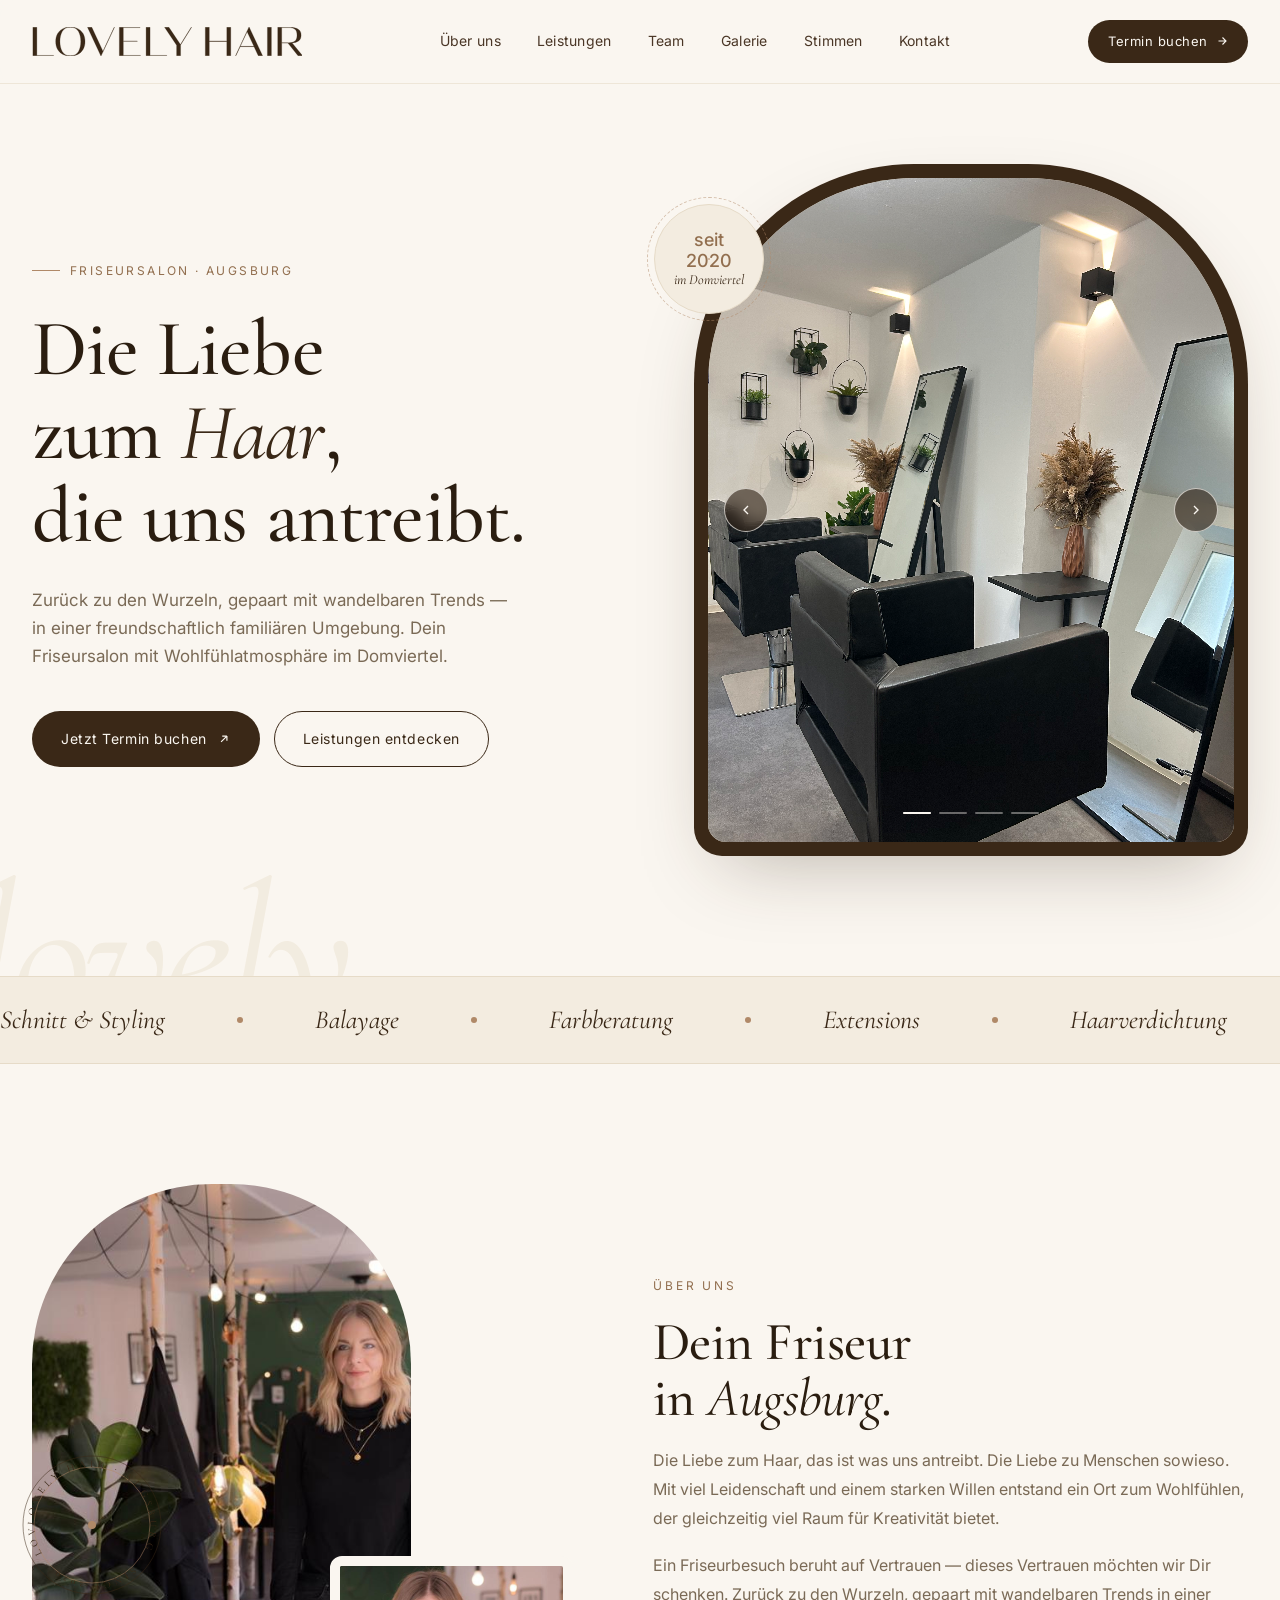
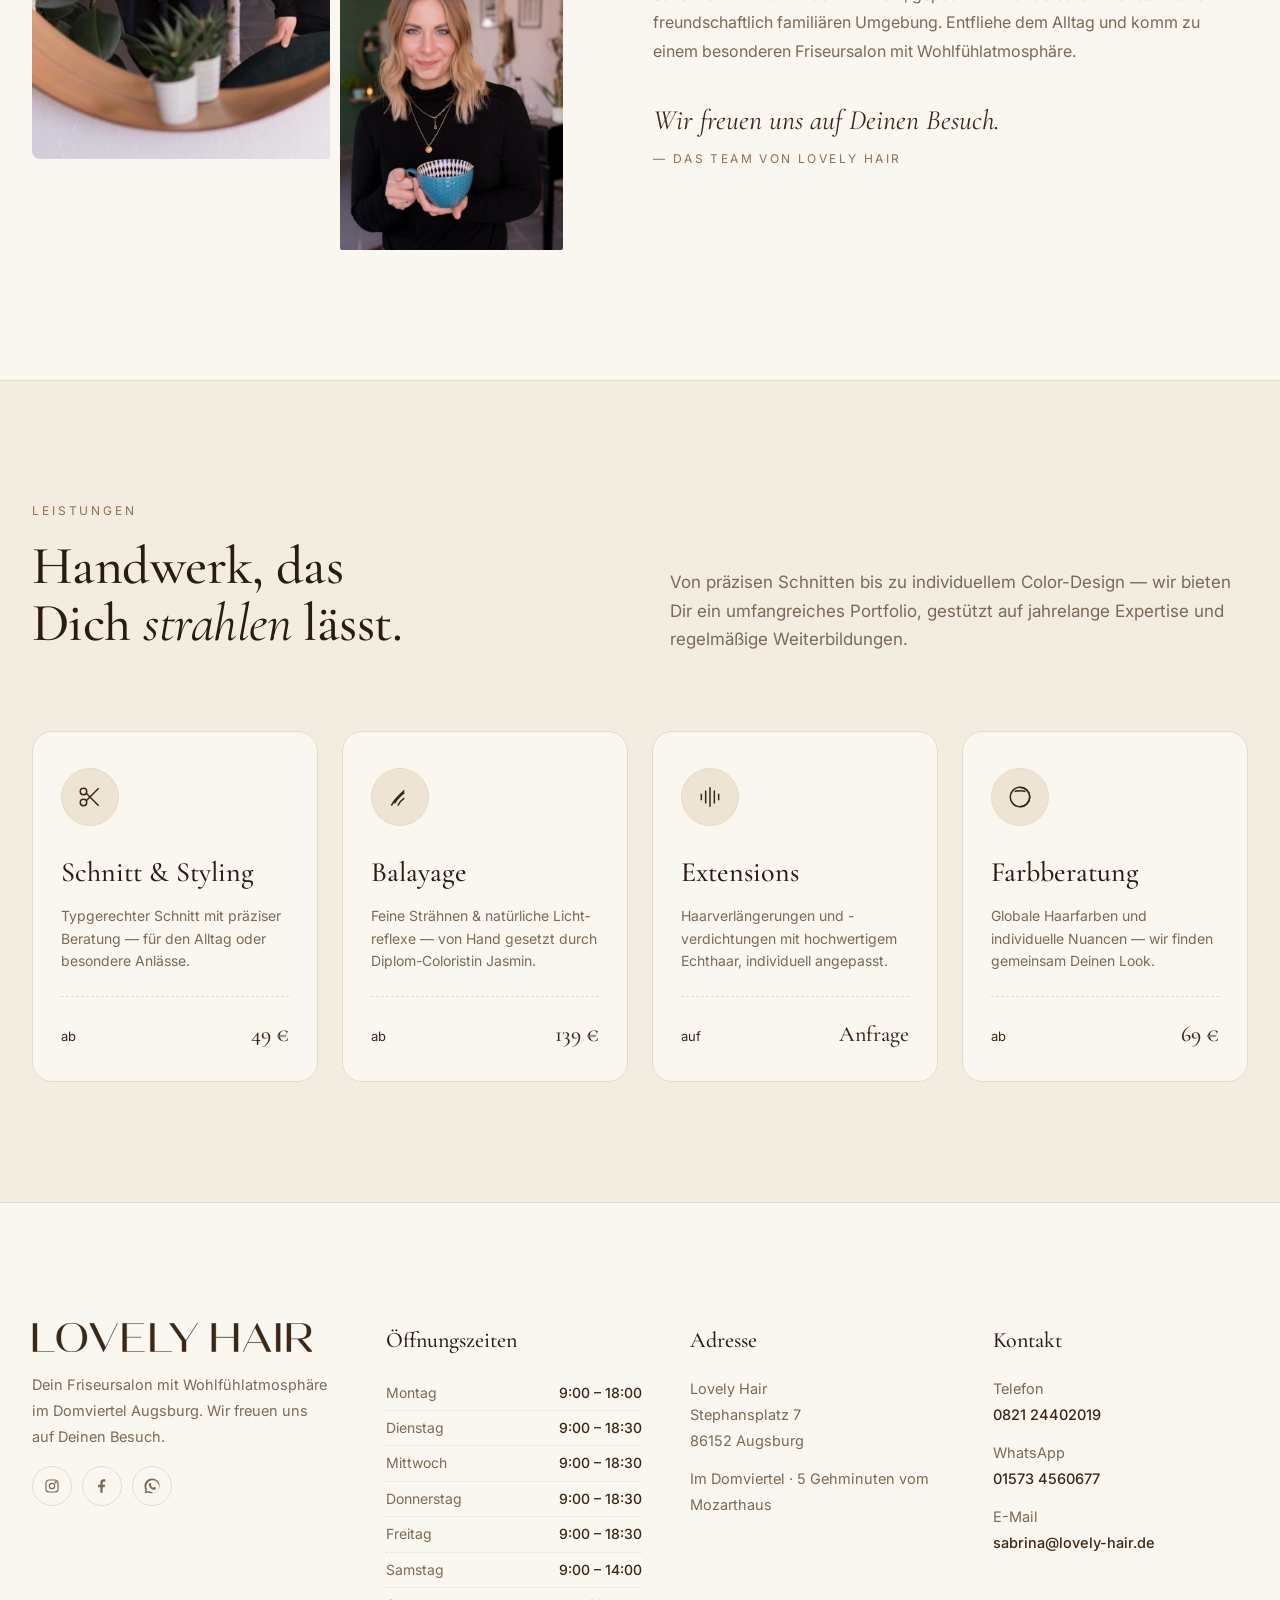
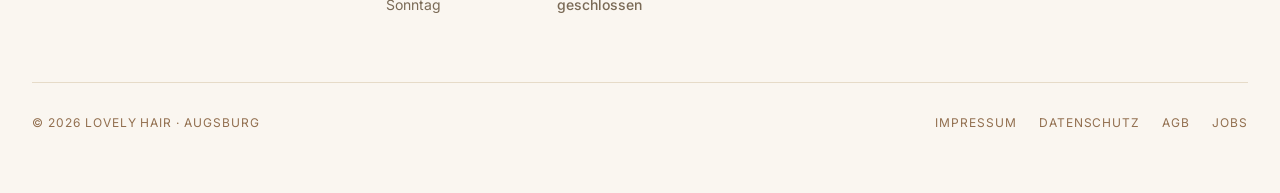
==== commit a09a906f: "Put Friseursalon Augsburg first in the homepage H1. Co-authored-by: Cursor <cursoragent@cursor.com>" ====
--- a/index.html
+++ b/index.html
@@ -3,1015 +3,52 @@
 <head>
 <meta charset="utf-8" />
 <meta name="viewport" content="width=device-width,initial-scale=1" />
-<title>Lovely Hair — Dein Friseur in Augsburg</title>
+<title>Lovely Hair — Dein Friseursalon in Augsburg</title>
+<meta name="description" content="Lovely Hair ist Dein Friseursalon in Augsburg im Domviertel. Schnitt, Farbe, Balayage und Extensions in Wohlfühlatmosphäre." />
 <link rel="preconnect" href="https://fonts.googleapis.com">
 <link rel="preconnect" href="https://fonts.gstatic.com" crossorigin>
 <link id="gfont-link" href="https://fonts.googleapis.com/css2?family=Cormorant+Garamond:ital,wght@0,400;0,500;0,600;0,700;1,400;1,500;1,600&family=Inter:wght@300;400;500;600&display=swap" rel="stylesheet">
+<link rel="stylesheet" href="css/styles.css">
 
 <script>
-  // Tweakable defaults
   window.__TWEAKS = /*EDITMODE-BEGIN*/{
     "typePairing": "cormorant-inter"
   }/*EDITMODE-END*/;
 </script>
-
-<style>
-  :root {
-    --cream: #faf6f0;
-    --cream-2: #f3ece0;
-    --cream-3: #ede4d3;
-    --ink: #2a1d10;
-    --espresso: #3a2817;
-    --espresso-soft: #4a3626;
-    --tan: #b08968;
-    --tan-dark: #926f4f;
-    --line: #e6dbc8;
-    --muted: #7a6a56;
-
-    --font-display: 'Cormorant Garamond', Georgia, serif;
-    --font-body: 'Inter', -apple-system, BlinkMacSystemFont, sans-serif;
-  }
-
-  *, *::before, *::after { box-sizing: border-box; }
-  html, body { margin: 0; padding: 0; }
-  body {
-    background: var(--cream);
-    color: var(--ink);
-    font-family: var(--font-body);
-    font-size: 16px;
-    line-height: 1.6;
-    -webkit-font-smoothing: antialiased;
-    text-rendering: optimizeLegibility;
-    overflow-x: hidden;
-  }
-
-  a { color: inherit; text-decoration: none; }
-  img { max-width: 100%; display: block; }
-
-  .container {
-    max-width: 1280px;
-    margin: 0 auto;
-    padding: 0 32px;
-  }
-
-  .display {
-    font-family: var(--font-display);
-    font-weight: 500;
-    letter-spacing: -0.01em;
-    line-height: 1.05;
-  }
-  .italic { font-style: italic; font-weight: 400; }
-
-  /* ===== NAV ===== */
-  .nav {
-    position: sticky; top: 0; z-index: 40;
-    background: rgba(250, 246, 240, 0.85);
-    backdrop-filter: saturate(140%) blur(10px);
-    -webkit-backdrop-filter: saturate(140%) blur(10px);
-    border-bottom: 1px solid rgba(230, 219, 200, 0.6);
-  }
-  .nav-inner {
-    display: flex; align-items: center; justify-content: space-between;
-    padding: 20px 32px;
-    max-width: 1440px; margin: 0 auto;
-  }
-  .brand {
-    display: flex; align-items: center; gap: 14px;
-  }
-  .brand-mark {
-    width: 220px;
-  }
-  .brand-mark img { width: 100%; height: auto; }
-
-  .nav-links {
-    display: flex; gap: 36px;
-    font-size: 14px;
-    letter-spacing: 0.02em;
-    color: var(--espresso-soft);
-  }
-  .nav-links a {
-    position: relative;
-    transition: color .2s ease;
-  }
-  .nav-links a:hover { color: var(--tan-dark); }
-  .nav-links a::after {
-    content: ""; position: absolute; left: 0; right: 0; bottom: -6px;
-    height: 1px; background: var(--tan);
-    transform: scaleX(0); transform-origin: left;
-    transition: transform .3s ease;
-  }
-  .nav-links a:hover::after { transform: scaleX(1); }
-
-  .nav-cta {
-    display: inline-flex; align-items: center; gap: 8px;
-    padding: 11px 20px;
-    background: var(--espresso);
-    color: var(--cream);
-    border-radius: 999px;
-    font-size: 13px;
-    letter-spacing: 0.04em;
-    transition: background .2s ease, transform .2s ease;
-  }
-  .nav-cta:hover { background: var(--ink); transform: translateY(-1px); }
-  .nav-cta svg { width: 12px; height: 12px; }
-
-  .burger { display: none; }
-
-  /* ===== HERO ===== */
-  .hero {
-    position: relative;
-    padding: 80px 0 120px;
-    overflow: hidden;
-  }
-  .hero-grid {
-    display: grid;
-    grid-template-columns: 1.05fr 1fr;
-    gap: 80px;
-    align-items: center;
-  }
-  .hero-eyebrow {
-    display: inline-flex; align-items: center; gap: 10px;
-    font-size: 12px;
-    letter-spacing: 0.2em;
-    text-transform: uppercase;
-    color: var(--tan-dark);
-    margin-bottom: 28px;
-  }
-  .hero-eyebrow::before {
-    content: ""; display: inline-block;
-    width: 28px; height: 1px; background: var(--tan);
-  }
-  .hero-title {
-    font-size: clamp(44px, 6.2vw, 92px);
-    color: var(--ink);
-    margin: 0 0 28px;
-  }
-  .hero-title .italic {
-    color: var(--espresso);
-  }
-  .hero-sub {
-    max-width: 480px;
-    color: var(--muted);
-    font-size: 17px;
-    line-height: 1.65;
-    margin-bottom: 40px;
-  }
-  .hero-ctas {
-    display: flex; gap: 14px; flex-wrap: wrap;
-  }
-  .btn {
-    display: inline-flex; align-items: center; gap: 10px;
-    padding: 16px 28px;
-    border-radius: 999px;
-    font-size: 14px;
-    letter-spacing: 0.04em;
-    cursor: pointer; border: 1px solid transparent;
-    transition: all .2s ease;
-    font-family: var(--font-body);
-  }
-  .btn-primary {
-    background: var(--espresso);
-    color: var(--cream);
-  }
-  .btn-primary:hover { background: var(--ink); transform: translateY(-1px); }
-  .btn-ghost {
-    background: transparent;
-    border-color: var(--espresso);
-    color: var(--espresso);
-  }
-  .btn-ghost:hover { background: var(--espresso); color: var(--cream); }
-  .btn svg { width: 14px; height: 14px; }
-
-  /* Hero portrait carousel */
-  .hero-stage {
-    position: relative;
-    aspect-ratio: 4 / 5;
-    border-radius: 220px 220px 28px 28px;
-    background: var(--espresso);
-    padding: 14px;
-    box-shadow: 0 30px 80px -30px rgba(58, 40, 23, 0.35);
-  }
-  .hero-frame {
-    position: relative;
-    width: 100%; height: 100%;
-    border-radius: 208px 208px 18px 18px;
-    overflow: hidden;
-    background: var(--cream-3);
-  }
-  .hero-slide {
-    position: absolute; inset: 0;
-    opacity: 0;
-    transform: scale(1.04);
-    transition: opacity 1.2s ease, transform 6s ease-out;
-  }
-  .hero-slide.is-active {
-    opacity: 1;
-    transform: scale(1);
-  }
-  .hero-slide > div {
-    width: 100%; height: 100%;
-    background-size: cover;
-    background-position: center;
-  }
-  .hero-dots {
-    position: absolute;
-    bottom: 28px; left: 50%;
-    transform: translateX(-50%);
-    display: flex; gap: 8px;
-    z-index: 2;
-  }
-  .hero-dot {
-    width: 28px; height: 2px;
-    background: rgba(250, 246, 240, 0.4);
-    border-radius: 2px;
-    cursor: pointer;
-    overflow: hidden;
-    position: relative;
-  }
-  .hero-dot.is-active::after {
-    content: ""; position: absolute; inset: 0;
-    background: var(--cream);
-    animation: dotFill 5s linear forwards;
-  }
-  @keyframes dotFill {
-    from { transform: translateX(-100%); }
-    to { transform: translateX(0); }
-  }
-
-  .hero-badge {
-    position: absolute;
-    top: 40px; left: -40px;
-    width: 110px; height: 110px;
-    border-radius: 50%;
-    background: var(--cream-2);
-    border: 1px solid var(--line);
-    display: grid; place-items: center;
-    text-align: center;
-    font-family: var(--font-display);
-    font-style: italic;
-    color: var(--espresso);
-    font-size: 14px;
-    line-height: 1.2;
-    padding: 10px;
-    z-index: 3;
-    animation: floatY 6s ease-in-out infinite;
-  }
-  .hero-badge::before, .hero-badge::after {
-    content: ""; position: absolute;
-    border-radius: 50%;
-    border: 1px dashed var(--tan);
-    opacity: 0.5;
-  }
-  .hero-badge::before {
-    inset: -8px;
-  }
-  @keyframes floatY {
-    0%,100% { transform: translateY(0); }
-    50% { transform: translateY(-10px); }
-  }
-  .hero-badge strong { display: block; font-family: var(--font-body); font-style: normal; font-size: 18px; font-weight: 500; color: var(--tan-dark); }
-
-  .hero-ornament {
-    position: absolute;
-    right: -80px; top: 40%;
-    width: 200px; height: 200px;
-    opacity: 0.08;
-    pointer-events: none;
-  }
-  .hero-big-type {
-    position: absolute;
-    left: -30px; bottom: -80px;
-    font-family: var(--font-display);
-    font-style: italic;
-    font-size: 200px;
-    color: var(--cream-3);
-    opacity: 0.55;
-    line-height: 1;
-    pointer-events: none;
-    z-index: -1;
-    letter-spacing: -0.03em;
-  }
-
-  /* ===== MARQUEE ===== */
-  .marquee {
-    border-top: 1px solid var(--line);
-    border-bottom: 1px solid var(--line);
-    background: var(--cream-2);
-    padding: 22px 0;
-    overflow: hidden;
-  }
-  .marquee-track {
-    display: flex; gap: 72px;
-    white-space: nowrap;
-    animation: marquee 40s linear infinite;
-    font-family: var(--font-display);
-    font-style: italic;
-    color: var(--espresso);
-    font-size: 26px;
-  }
-  .marquee-item { display: inline-flex; align-items: center; gap: 72px; }
-  .marquee-item::after {
-    content: ""; width: 6px; height: 6px; border-radius: 50%;
-    background: var(--tan);
-    display: inline-block;
-  }
-  @keyframes marquee {
-    from { transform: translateX(0); }
-    to { transform: translateX(-50%); }
-  }
-
-  /* ===== SECTIONS ===== */
-  section { padding: 120px 0; }
-
-  .section-eyebrow {
-    display: block;
-    font-size: 12px;
-    letter-spacing: 0.24em;
-    text-transform: uppercase;
-    color: var(--tan-dark);
-    margin-bottom: 18px;
-  }
-  .section-title {
-    font-size: clamp(34px, 4.2vw, 58px);
-    margin: 0 0 20px;
-    color: var(--ink);
-  }
-  .section-lead {
-    color: var(--muted);
-    font-size: 17px;
-    line-height: 1.7;
-    max-width: 620px;
-  }
-  .section-head.center { text-align: center; }
-  .section-head.center .section-eyebrow::before {
-    content: ""; display: inline-block; width: 28px; height: 1px;
-    background: var(--tan); vertical-align: middle;
-    margin-right: 10px;
-  }
-  .section-head.center .section-eyebrow::after {
-    content: ""; display: inline-block; width: 28px; height: 1px;
-    background: var(--tan); vertical-align: middle;
-    margin-left: 10px;
-  }
-  .section-head.center .section-lead { margin: 0 auto; }
-
-  /* ===== ABOUT ===== */
-  .about {
-    background: var(--cream);
-  }
-  .about-grid {
-    display: grid;
-    grid-template-columns: 1fr 1.1fr;
-    gap: 80px;
-    align-items: center;
-  }
-  .about-visual {
-    position: relative;
-    aspect-ratio: 4/5;
-  }
-  .about-visual .photo-main {
-    position: absolute;
-    inset: 0 30% 15% 0;
-    background: var(--cream-3);
-    border-radius: 180px 180px 8px 8px;
-    overflow: hidden;
-  }
-  .about-visual .photo-sub {
-    position: absolute;
-    right: 0; bottom: 0;
-    width: 45%; height: 45%;
-    background: var(--cream-3);
-    border-radius: 12px;
-    overflow: hidden;
-    border: 10px solid var(--cream);
-  }
-  .about-visual .photo-main > div,
-  .about-visual .photo-sub > div {
-    width: 100%; height: 100%;
-    background-size: cover; background-position: center;
-  }
-  .about-visual .stamp {
-    position: absolute;
-    left: -10px; top: 40%;
-    width: 140px; height: 140px;
-  }
-  .about-visual .stamp svg { width: 100%; height: 100%; animation: rotate 30s linear infinite; }
-  @keyframes rotate { to { transform: rotate(360deg); } }
-  .about-content p {
-    color: var(--muted); line-height: 1.8; font-size: 16px;
-    margin: 0 0 18px;
-  }
-  .about-sign {
-    margin-top: 32px;
-    font-family: var(--font-display);
-    font-style: italic;
-    font-size: 28px;
-    color: var(--espresso);
-  }
-  .about-sign small {
-    display: block;
-    font-family: var(--font-body);
-    font-style: normal;
-    font-size: 12px;
-    letter-spacing: 0.2em;
-    text-transform: uppercase;
-    color: var(--tan-dark);
-    margin-top: 6px;
-  }
-
-  /* ===== SERVICES ===== */
-  .services {
-    background: var(--cream-2);
-    border-top: 1px solid var(--line);
-    border-bottom: 1px solid var(--line);
-  }
-  .services-head {
-    display: grid;
-    grid-template-columns: 1fr 1fr;
-    gap: 60px;
-    align-items: end;
-    margin-bottom: 60px;
-  }
-  .services-grid {
-    display: grid;
-    grid-template-columns: repeat(4, 1fr);
-    gap: 24px;
-  }
-  .service-card {
-    background: var(--cream);
-    border: 1px solid var(--line);
-    border-radius: 20px;
-    padding: 36px 28px 28px;
-    transition: transform .3s ease, box-shadow .3s ease, border-color .3s ease;
-    position: relative;
-    overflow: hidden;
-  }
-  .service-card:hover {
-    transform: translateY(-4px);
-    box-shadow: 0 24px 50px -30px rgba(58, 40, 23, 0.3);
-    border-color: var(--tan);
-  }
-  .service-icon {
-    width: 58px; height: 58px;
-    border-radius: 50%;
-    background: var(--cream-3);
-    display: grid; place-items: center;
-    margin-bottom: 24px;
-    border: 1px solid var(--line);
-  }
-  .service-icon svg { width: 26px; height: 26px; color: var(--espresso); }
-  .service-name {
-    font-family: var(--font-display);
-    font-size: 28px;
-    font-weight: 500;
-    color: var(--ink);
-    margin: 0 0 10px;
-  }
-  .service-desc {
-    color: var(--muted);
-    font-size: 14px;
-    line-height: 1.6;
-    margin: 0 0 24px;
-  }
-  .service-price {
-    display: flex; align-items: baseline; justify-content: space-between;
-    padding-top: 20px;
-    border-top: 1px dashed var(--line);
-    font-size: 13px;
-    color: var(--espresso);
-  }
-  .service-price strong {
-    font-family: var(--font-display);
-    font-size: 22px;
-    font-weight: 500;
-  }
-
-  /* ===== TEAM ===== */
-  .team {
-    background: var(--cream);
-  }
-  .team-head { text-align: center; margin-bottom: 72px; }
-  .team-grid {
-    display: grid;
-    grid-template-columns: repeat(5, 1fr);
-    gap: 24px;
-  }
-  .stylist {
-    cursor: pointer;
-  }
-  .stylist-portrait {
-    position: relative;
-    aspect-ratio: 3/4;
-    border-radius: 999px 999px 14px 14px;
-    background: var(--cream-3);
-    overflow: hidden;
-    margin-bottom: 20px;
-    transition: transform .4s ease;
-  }
-  .stylist:hover .stylist-portrait { transform: translateY(-6px); }
-  .stylist-portrait > div {
-    width: 100%; height: 100%;
-    background-size: cover; background-position: center top;
-    transition: transform .8s ease;
-  }
-  .stylist:hover .stylist-portrait > div { transform: scale(1.05); }
-  .stylist-portrait::after {
-    content: ""; position: absolute; inset: 6px;
-    border: 1px solid rgba(250, 246, 240, 0.4);
-    border-radius: inherit;
-    pointer-events: none;
-  }
-  .stylist-name {
-    font-family: var(--font-display);
-    font-size: 26px;
-    font-weight: 500;
-    margin: 0 0 4px;
-    color: var(--ink);
-  }
-  .stylist-role {
-    font-size: 12px;
-    letter-spacing: 0.16em;
-    text-transform: uppercase;
-    color: var(--tan-dark);
-    margin: 0 0 12px;
-  }
-  .stylist-bio {
-    font-size: 13.5px;
-    line-height: 1.6;
-    color: var(--muted);
-    margin: 0;
-  }
-
-  /* ===== GALLERY ===== */
-  .gallery {
-    background: var(--cream-2);
-    padding: 80px 0 100px;
-    border-top: 1px solid var(--line);
-    border-bottom: 1px solid var(--line);
-  }
-  .gallery-head {
-    display: flex; align-items: end; justify-content: space-between;
-    margin-bottom: 48px; gap: 40px;
-  }
-  .gallery-strip {
-    display: grid;
-    grid-template-columns: repeat(6, 1fr);
-    gap: 12px;
-  }
-  .gallery-item {
-    aspect-ratio: 3/4;
-    background: var(--cream-3);
-    border-radius: 8px;
-    overflow: hidden;
-    position: relative;
-    cursor: pointer;
-    transition: transform .3s ease;
-  }
-  .gallery-item:hover { transform: translateY(-4px); }
-  .gallery-item.tall { aspect-ratio: 3/4; }
-  .gallery-item > div {
-    width: 100%; height: 100%;
-    background-size: cover; background-position: center;
-    transition: transform .6s ease;
-  }
-  .gallery-item:hover > div { transform: scale(1.05); }
-
-  /* ===== TESTIMONIALS ===== */
-  .testimonials { background: var(--cream); }
-
-  /* Featured testimonial: portrait left, large quote right */
-  .t-featured {
-    display: grid;
-    grid-template-columns: 1fr 1.3fr;
-    gap: 48px;
-    align-items: stretch;
-    margin-top: 64px;
-    margin-bottom: 24px;
-  }
-  .t-featured-photo {
-    aspect-ratio: 4/5;
-    background: var(--cream-3);
-    border-radius: 20px;
-    overflow: hidden;
-    position: relative;
-  }
-  .t-featured-photo > div {
-    width: 100%; height: 100%;
-    background-size: cover; background-position: center;
-    transition: transform 1.2s ease;
-  }
-  .t-featured-photo:hover > div { transform: scale(1.04); }
-  .t-featured-photo::before {
-    content: "“";
-    position: absolute;
-    top: 24px; left: 28px;
-    font-family: var(--font-display);
-    font-size: 140px;
-    line-height: 1;
-    color: var(--cream);
-    opacity: 0.9;
-    z-index: 2;
-    pointer-events: none;
-  }
-  .t-featured-content {
-    background: var(--cream-2);
-    border-radius: 20px;
-    padding: 56px 56px 40px;
-    display: flex;
-    flex-direction: column;
-    justify-content: center;
-    position: relative;
-  }
-  .t-featured-content::before {
-    content: "";
-    position: absolute;
-    top: 40px; left: 56px;
-    width: 36px; height: 1px;
-    background: var(--tan);
-  }
-  .t-featured-quote {
-    font-family: var(--font-display);
-    font-weight: 400;
-    font-size: clamp(22px, 2vw, 28px);
-    line-height: 1.45;
-    color: var(--espresso);
-    margin: 48px 0 36px;
-  }
-  .t-featured-meta {
-    display: flex;
-    align-items: center;
-    gap: 16px;
-    padding-top: 28px;
-    border-top: 1px solid var(--line);
-  }
-  .t-featured-name {
-    font-family: var(--font-display);
-    font-style: italic;
-    font-size: 20px;
-    color: var(--ink);
-    margin: 0;
-  }
-  .t-featured-label {
-    font-size: 11px;
-    letter-spacing: 0.22em;
-    text-transform: uppercase;
-    color: var(--tan-dark);
-    margin: 2px 0 0;
-  }
-  .t-featured-stars {
-    margin-left: auto;
-    display: flex;
-    gap: 3px;
-    color: var(--tan-dark);
-  }
-  .t-featured-stars svg { width: 16px; height: 16px; fill: currentColor; }
-
-  /* 4-card grid of shorter quotes */
-  .t-grid {
-    display: grid;
-    grid-template-columns: repeat(4, 1fr);
-    gap: 20px;
-    margin-top: 32px;
-  }
-  .t-card-s {
-    background: var(--cream-2);
-    border: 1px solid var(--line);
-    border-radius: 16px;
-    padding: 32px 28px;
-    display: flex;
-    flex-direction: column;
-    min-height: 260px;
-  }
-  .t-card-s.dark {
-    background: var(--espresso);
-    border-color: var(--espresso);
-    color: var(--cream);
-  }
-  .t-card-s .t-stars {
-    display: flex;
-    gap: 2px;
-    color: var(--tan-dark);
-    margin-bottom: 20px;
-  }
-  .t-card-s.dark .t-stars { color: var(--tan); }
-  .t-card-s .t-stars svg { width: 13px; height: 13px; fill: currentColor; }
-  .t-card-s .t-text {
-    font-family: var(--font-display);
-    font-weight: 400;
-    font-size: 17px;
-    line-height: 1.5;
-    color: var(--espresso);
-    margin: 0 0 auto;
-    flex: 1;
-  }
-  .t-card-s.dark .t-text { color: var(--cream); }
-  .t-card-s .t-foot {
-    padding-top: 20px;
-    margin-top: 24px;
-    border-top: 1px solid var(--line);
-  }
-  .t-card-s.dark .t-foot { border-top-color: rgba(250,246,240,0.15); }
-  .t-card-s .t-foot-name {
-    font-family: var(--font-display);
-    font-style: italic;
-    font-size: 16px;
-    color: var(--ink);
-    margin: 0;
-  }
-  .t-card-s.dark .t-foot-name { color: var(--cream); }
-  .t-card-s .t-foot-label {
-    font-size: 10px;
-    letter-spacing: 0.22em;
-    text-transform: uppercase;
-    color: var(--tan-dark);
-    margin: 4px 0 0;
-  }
-  .t-card-s.dark .t-foot-label { color: rgba(250,246,240,0.55); }
-
-  .t-cta { text-align: center; margin-top: 48px; }
-
-  /* ===== FAQ ===== */
-  .faq { background: var(--cream-2); border-top: 1px solid var(--line); border-bottom: 1px solid var(--line); }
-  .faq-grid {
-    display: grid;
-    grid-template-columns: 1fr 1.4fr;
-    gap: 80px;
-    align-items: start;
-  }
-  .faq-list {
-    display: flex; flex-direction: column; gap: 14px;
-  }
-  .faq-item {
-    background: var(--cream);
-    border: 1px solid var(--line);
-    border-radius: 16px;
-    overflow: hidden;
-    transition: border-color .3s ease;
-  }
-  .faq-item[open] { border-color: var(--tan); }
-  .faq-item summary {
-    list-style: none;
-    cursor: pointer;
-    padding: 24px 28px;
-    display: flex; align-items: center; justify-content: space-between;
-    font-family: var(--font-display);
-    font-size: 22px;
-    color: var(--ink);
-    font-weight: 500;
-  }
-  .faq-item summary::-webkit-details-marker { display: none; }
-  .faq-plus {
-    width: 28px; height: 28px;
-    border: 1px solid var(--line);
-    border-radius: 50%;
-    position: relative;
-    flex-shrink: 0;
-    transition: background .3s ease, transform .3s ease;
-  }
-  .faq-plus::before, .faq-plus::after {
-    content: ""; position: absolute; inset: 0;
-    margin: auto;
-    background: var(--espresso);
-    transition: transform .3s ease, background .3s ease;
-  }
-  .faq-plus::before { width: 10px; height: 1px; }
-  .faq-plus::after { width: 1px; height: 10px; }
-  .faq-item[open] .faq-plus { background: var(--espresso); transform: rotate(90deg); }
-  .faq-item[open] .faq-plus::before { background: var(--cream); }
-  .faq-item[open] .faq-plus::after { transform: rotate(90deg); background: var(--cream); }
-  .faq-body {
-    padding: 0 28px 28px;
-    color: var(--muted);
-    line-height: 1.7;
-    font-size: 15px;
-  }
-
-  /* ===== CONTACT / FOOTER ===== */
-  .contact-section {
-    background: var(--cream);
-    padding: 120px 0 60px;
-  }
-  .contact-grid {
-    display: grid;
-    grid-template-columns: 1.2fr 1fr 1fr 1fr;
-    gap: 48px;
-    padding-bottom: 60px;
-    border-bottom: 1px solid var(--line);
-  }
-  .contact-col h4 {
-    font-family: var(--font-display);
-    font-size: 22px;
-    font-weight: 500;
-    margin: 0 0 18px;
-    color: var(--ink);
-  }
-  .contact-col p, .contact-col a {
-    color: var(--muted);
-    font-size: 14.5px;
-    line-height: 1.8;
-    margin: 0;
-  }
-  .contact-col a:hover { color: var(--espresso); }
-  .hours-row {
-    display: flex; justify-content: space-between;
-    padding: 6px 0;
-    border-bottom: 1px dotted var(--line);
-    font-size: 14px;
-    color: var(--muted);
-  }
-  .hours-row:last-child { border-bottom: 0; }
-  .hours-row strong { color: var(--espresso); font-weight: 500; }
-
-  .contact-brand .brand-mark { width: 260px; margin-bottom: 20px; }
-  .contact-brand p { max-width: 300px; }
-
-  .social-row {
-    display: flex; gap: 10px; margin-top: 16px;
-  }
-  .social-btn {
-    width: 40px; height: 40px;
-    border: 1px solid var(--line);
-    border-radius: 50%;
-    display: grid; place-items: center;
-    color: var(--espresso);
-    transition: all .2s ease;
-  }
-  .social-btn:hover { background: var(--espresso); color: var(--cream); border-color: var(--espresso); }
-  .social-btn svg { width: 16px; height: 16px; }
-
-  .foot {
-    display: flex; justify-content: space-between; align-items: center;
-    padding-top: 30px;
-    font-size: 12px; letter-spacing: 0.08em;
-    color: var(--tan-dark);
-    text-transform: uppercase;
-  }
-  .foot-links { display: flex; gap: 22px; }
-  .foot-links a:hover { color: var(--espresso); }
-
-  /* ===== FLOATING BOOK BUTTON ===== */
-  .book-float {
-    position: fixed;
-    right: 28px; bottom: 28px;
-    z-index: 50;
-    display: inline-flex; align-items: center; gap: 12px;
-    padding: 16px 22px 16px 16px;
-    background: var(--espresso);
-    color: var(--cream);
-    border-radius: 999px;
-    font-size: 14px;
-    letter-spacing: 0.04em;
-    box-shadow: 0 18px 40px -12px rgba(58, 40, 23, 0.45), 0 0 0 6px rgba(176, 137, 104, 0.0);
-    transition: all .3s ease;
-    transform: translateY(100px);
-    opacity: 0;
-    font-family: var(--font-body);
-    font-weight: 500;
-  }
-  .book-float.visible {
-    transform: translateY(0);
-    opacity: 1;
-    animation: pulseGlow 3s ease-in-out infinite;
-  }
-  @keyframes pulseGlow {
-    0%,100% { box-shadow: 0 18px 40px -12px rgba(58,40,23,0.45), 0 0 0 0 rgba(176, 137, 104, 0.35); }
-    50%     { box-shadow: 0 18px 40px -12px rgba(58,40,23,0.45), 0 0 0 14px rgba(176, 137, 104, 0); }
-  }
-  .book-float:hover {
-    background: var(--ink);
-    transform: translateY(-3px);
-  }
-  .book-float-icon {
-    width: 32px; height: 32px;
-    border-radius: 50%;
-    background: var(--tan);
-    display: grid; place-items: center;
-  }
-  .book-float-icon svg { width: 14px; height: 14px; color: var(--espresso); }
-  .book-float small {
-    display: block; font-size: 10px; letter-spacing: 0.18em;
-    text-transform: uppercase; opacity: 0.7;
-    margin-bottom: 2px;
-  }
-
-  /* ===== Tweaks Panel ===== */
-  .tweaks-panel {
-    position: fixed;
-    right: 28px; top: 100px;
-    z-index: 60;
-    background: var(--cream);
-    border: 1px solid var(--line);
-    border-radius: 16px;
-    padding: 18px;
-    width: 280px;
-    box-shadow: 0 30px 60px -20px rgba(58,40,23,0.25);
-    font-size: 13px;
-    display: none;
-  }
-  .tweaks-panel.active { display: block; }
-  .tweaks-panel h5 {
-    font-family: var(--font-display);
-    font-size: 18px; margin: 0 0 12px;
-    color: var(--ink);
-  }
-  .tweak-row { margin-bottom: 14px; }
-  .tweak-row label {
-    display: block;
-    font-size: 11px; text-transform: uppercase;
-    letter-spacing: 0.16em; color: var(--tan-dark);
-    margin-bottom: 8px;
-  }
-  .tweak-opts { display: flex; flex-direction: column; gap: 6px; }
-  .tweak-opt {
-    padding: 10px 12px;
-    border: 1px solid var(--line);
-    border-radius: 10px;
-    background: var(--cream);
-    text-align: left; cursor: pointer;
-    font-family: var(--font-body);
-    color: var(--espresso);
-    transition: all .2s ease;
-    font-size: 13px;
-  }
-  .tweak-opt:hover { border-color: var(--tan); }
-  .tweak-opt.active { border-color: var(--espresso); background: var(--espresso); color: var(--cream); }
-  .tweak-opt span.preview {
-    display: block; font-size: 11px; opacity: 0.7; margin-top: 2px;
-  }
-
-  /* ===== Responsive ===== */
-  @media (max-width: 1100px) {
-    .services-grid { grid-template-columns: repeat(2, 1fr); }
-    .team-grid { grid-template-columns: repeat(3, 1fr); }
-    .gallery-strip { grid-template-columns: repeat(3, 1fr); }
-    .contact-grid { grid-template-columns: 1fr 1fr; }
-  }
-  @media (max-width: 768px) {
-    .nav-links { display: none; }
-    .hero-grid, .about-grid, .faq-grid, .services-head { grid-template-columns: 1fr; gap: 40px; }
-    .testimonial-grid { grid-template-columns: 1fr; }
-    .t-featured { grid-template-columns: 1fr; gap: 24px; }
-    .t-featured-content { padding: 40px 32px 32px; }
-    .t-grid { grid-template-columns: 1fr 1fr; }
-    .team-grid { grid-template-columns: 1fr 1fr; }
-    .gallery-strip { grid-template-columns: repeat(2, 1fr); }
-    .contact-grid { grid-template-columns: 1fr; }
-    .hero-big-type { font-size: 120px; bottom: -40px; }
-    section { padding: 80px 0; }
-    .hero { padding: 40px 0 80px; }
-    .book-float small { display: none; }
-  }
-
-  /* placeholder pattern — stripes for "drop image here" */
-  .ph {
-    background:
-      repeating-linear-gradient(45deg, var(--cream-3) 0 14px, var(--cream-2) 14px 28px);
-    position: relative;
-  }
-  .ph::after {
-    content: attr(data-label);
-    position: absolute; inset: 0;
-    display: grid; place-items: center;
-    font-family: ui-monospace, 'SF Mono', Menlo, monospace;
-    font-size: 10px; letter-spacing: 0.2em;
-    color: var(--espresso-soft);
-    text-transform: uppercase;
-    text-align: center;
-    padding: 16px;
-  }
-</style>
 </head>
 <body>
-
 <!-- ============ NAV ============ -->
 <nav class="nav">
   <div class="nav-inner">
-    <a href="#" class="brand">
+    <a href="index.html" class="brand">
       <div class="brand-mark">
-        <svg xmlns="http://www.w3.org/2000/svg" viewBox="0 0 1774.02 298.08" aria-label="Lovely Hair" style="width:100%;height:auto;display:block"><path fill="#3a2817" d="m208.36,236.45h-123.34V71.68h23.54v162.89h99.8v1.88Z"/><path fill="#3a2817" d="m263.8,228.69c-13.26-6.43-23.77-16.01-31.54-28.72s-11.65-28.01-11.65-45.9,3.88-33.19,11.65-45.9c7.77-12.71,18.28-22.28,31.54-28.72,13.26-6.43,27.89-9.65,43.9-9.65s30.87,3.22,44.14,9.65c13.26,6.44,23.77,16.01,31.54,28.72,7.77,12.71,11.65,28.01,11.65,45.9s-3.88,33.19-11.65,45.9c-7.77,12.71-18.28,22.28-31.54,28.72-13.26,6.44-27.97,9.65-44.14,9.65s-30.64-3.21-43.9-9.65Zm92.51-16.71c9.02-16.32,13.53-35.62,13.53-57.91s-4.51-41.58-13.53-57.91c-9.03-16.32-25.23-24.48-48.61-24.48s-39.35,8.16-48.37,24.48c-9.03,16.32-13.53,35.62-13.53,57.91s4.51,41.59,13.53,57.91c9.02,16.32,25.15,24.48,48.37,24.48s39.58-8.16,48.61-24.48Z"/><path fill="#3a2817" d="m501.66,210.56l66.61-138.88h2.12l-80.27,166.65h-.47l-80.03-166.65h25.66l66.38,138.88Z"/><path fill="#3a2817" d="m622.65,153.13v81.44h102.16v1.88h-125.7V71.68h123.34v1.88h-99.8v77.68h83.33v1.88h-83.33Z"/><path fill="#3a2817" d="m881.57,236.45h-123.34V71.68h23.54v162.89h99.8v1.88Z"/><path fill="#3a2817" d="m1026.34,71.68h2.59l-65.67,102.86v61.91h-23.54v-60.73l-71.79-104.04h25.89l68.73,100.04,63.79-100.04Z"/><path fill="#3a2817" d="m1238.18,151.48v-79.8h23.54v164.77h-23.54v-83.09h-104.28v83.09h-23.54V71.68h23.54v79.8h104.28Z"/><path fill="#3a2817" d="m1450.97,236.45h-25.66l-25.19-52.49h-82.62l-25.19,52.49h-2.12l80.03-166.65h.47l80.27,166.65Zm-92.04-138.88l-40.72,84.5h81.21l-40.49-84.5Z"/><path fill="#3a2817" d="m1503.22,236.45h-23.54V71.68h23.54v164.77Z"/><path fill="#3a2817" d="m1661.64,236.45l-60.26-73.21h-36.72v73.21h-23.54V71.68h66.38c12.4,0,23.73.94,34.01,2.82,10.28,1.88,19.26,6.16,26.95,12.83,7.69,6.67,11.53,16.68,11.53,30.01,0,15.54-5.02,26.64-15.06,33.31-10.04,6.67-22.76,10.63-38.13,11.89l61.67,73.91h-26.83Zm-96.98-162.89v87.8h42.84c15.38,0,27.26-3.3,35.66-9.89,8.39-6.59,12.59-17.97,12.59-34.13s-4.04-27.69-12.12-34.13c-8.08-6.43-20.13-9.65-36.13-9.65h-42.84Z"/></svg>
+        <img src="assets/logo.svg" alt="Lovely Hair" width="1605" height="168">
       </div>
     </a>
     <div class="nav-links">
-      <a href="#about">Über uns</a>
-      <a href="#services">Leistungen</a>
-      <a href="#team">Team</a>
-      <a href="#gallery">Galerie</a>
-      <a href="#testimonials">Stimmen</a>
-      <a href="#contact">Kontakt</a>
+      <a href="ueber-uns.html">Über uns</a>
+      <a href="leistungen.html">Leistungen</a>
+      <a href="team.html">Team</a>
+      <a href="galerie.html">Galerie</a>
+      <a href="stimmen.html">Stimmen</a>
+      <a href="kontakt.html">Kontakt</a>
     </div>
     <a class="nav-cta" href="https://book.timify.com/?accountId=58c97238664d201fd63be2a3&hideCloseButton=true" target="_blank">
       Termin buchen
       <svg viewBox="0 0 24 24" fill="none" stroke="currentColor" stroke-width="2.2"><path d="M5 12h14M13 5l7 7-7 7"/></svg>
     </a>
+    <button class="burger" id="burger" aria-label="Menü öffnen" aria-expanded="false">
+      <span></span><span></span><span></span>
+    </button>
   </div>
 </nav>
-
 <!-- ============ HERO ============ -->
 <section class="hero">
   <div class="container hero-grid">
     <div class="hero-copy">
       <span class="hero-eyebrow">Friseursalon · Augsburg</span>
       <h1 class="display hero-title">
+        <span class="visually-hidden">Friseursalon Augsburg — </span>
         Die Liebe<br>
         zum <span class="italic">Haar</span>,<br>
         die uns antreibt.
@@ -1024,7 +61,7 @@
           Jetzt Termin buchen
           <svg viewBox="0 0 24 24" fill="none" stroke="currentColor" stroke-width="2"><path d="M7 17L17 7M17 7H9M17 7v8"/></svg>
         </a>
-        <a class="btn btn-ghost" href="#services">Leistungen entdecken</a>
+        <a class="btn btn-ghost" href="leistungen.html">Leistungen entdecken</a>
       </div>
     </div>
 
@@ -1035,6 +72,13 @@
           <div class="hero-slide"><div style="background-image:url('images/hero-2-curls.jpeg')"></div></div>
           <div class="hero-slide"><div style="background-image:url('images/hero-3-blonde-wavy.jpeg')"></div></div>
           <div class="hero-slide"><div style="background-image:url('images/hero-4-red-bob.jpeg')"></div></div>
+
+          <button class="hero-nav hero-nav-prev" type="button" aria-label="Vorheriges Bild">
+            <svg viewBox="0 0 24 24" fill="none" stroke="currentColor" stroke-width="2"><path d="M15 18l-6-6 6-6"/></svg>
+          </button>
+          <button class="hero-nav hero-nav-next" type="button" aria-label="Nächstes Bild">
+            <svg viewBox="0 0 24 24" fill="none" stroke="currentColor" stroke-width="2"><path d="M9 18l6-6-6-6"/></svg>
+          </button>
 
           <div class="hero-dots" id="heroDots">
             <div class="hero-dot is-active" data-i="0"></div>
@@ -1074,7 +118,6 @@
     <span class="marquee-item">Hochsteckfrisuren</span>
   </div>
 </div>
-
 <!-- ============ ABOUT ============ -->
 <section class="about" id="about">
   <div class="container about-grid">
@@ -1111,7 +154,6 @@
     </div>
   </div>
 </section>
-
 <!-- ============ SERVICES ============ -->
 <section class="services" id="services">
   <div class="container">
@@ -1164,229 +206,13 @@
     </div>
   </div>
 </section>
-
-<!-- ============ TEAM ============ -->
-<section class="team" id="team">
-  <div class="container">
-    <div class="section-head center team-head">
-      <span class="section-eyebrow">Unser Team</span>
-      <h2 class="display section-title">Fünf Köpfe,<br>eine <span class="italic">Leidenschaft</span>.</h2>
-      <p class="section-lead">Unser Friseur-Team in Augsburg — mit Herz, Handwerk und jahrelanger Erfahrung für Dein Lieblingsergebnis.</p>
-    </div>
-
-    <div class="team-grid">
-      <div class="stylist">
-        <div class="stylist-portrait"><div style="background-image:url('images/team-sabrina.jpeg')"></div></div>
-        <h3 class="stylist-name">Sabrina</h3>
-        <p class="stylist-role">Inhaberin · Meisterin · Babypause</p>
-        <p class="stylist-bio">Das Friseurhandwerk wurde ihr in die Wiege gelegt. Mit Meistertitel und eigenem Salon lässt sie ihrer Kreativität freien Lauf.</p>
-      </div>
-      <div class="stylist">
-        <div class="stylist-portrait"><div style="background-image:url('images/team-oezge.jpeg')"></div></div>
-        <h3 class="stylist-name">Özge</h3>
-        <p class="stylist-role">Friseurin · Seit 2022</p>
-        <p class="stylist-bio">Fasziniert davon, wie Haare Menschen verändern können — mit 12 Jahren Erfahrung und viel Einfühlungsvermögen.</p>
-      </div>
-      <div class="stylist">
-        <div class="stylist-portrait"><div style="background-image:url('images/team-sabrina-benz.jpg')"></div></div>
-        <h3 class="stylist-name">Sabrina Benz</h3>
-        <p class="stylist-role">Friseurin · Di–Fr 9–14 Uhr</p>
-        <p class="stylist-bio">Seit 2024 im Team. Offen, aufgeschlossen und voller Leidenschaft — der Beruf passt perfekt zu ihr.</p>
-      </div>
-      <div class="stylist">
-        <div class="stylist-portrait"><div style="background-image:url('images/team-simone.jpeg')"></div></div>
-        <h3 class="stylist-name">Simone</h3>
-        <p class="stylist-role">Friseurmeisterin · Seit 2025</p>
-        <p class="stylist-bio">Meistertitel Anfang 2025 erworben. Liebt den direkten Kundenkontakt und das handwerkliche Geschick.</p>
-      </div>
-      <div class="stylist">
-        <div class="stylist-portrait"><div style="background-image:url('images/team-jasmin.jpeg')"></div></div>
-        <h3 class="stylist-name">Jasmin</h3>
-        <p class="stylist-role">Meisterin · Diplom-Coloristin</p>
-        <p class="stylist-bio">Blond-Expertin seit 2009. Ihre Leidenschaft sind feine Strähnen, Balayage und individuelle Haarschnitte.</p>
-      </div>
-    </div>
-  </div>
-</section>
-
-<!-- ============ GALLERY ============ -->
-<section class="gallery" id="gallery">
-  <div class="container">
-    <div class="gallery-head">
-      <div>
-        <span class="section-eyebrow">Galerie</span>
-        <h2 class="display section-title">Einblicke aus<br>dem <span class="italic">Salon</span>.</h2>
-      </div>
-      <a class="btn btn-ghost" href="#">
-        Mehr Bilder
-        <svg viewBox="0 0 24 24" fill="none" stroke="currentColor" stroke-width="2"><path d="M7 17L17 7M17 7H9M17 7v8"/></svg>
-      </a>
-    </div>
-
-    <div class="gallery-strip">
-      <div class="gallery-item"><div style="background-image:url('images/gallery-1.jpeg')"></div></div>
-      <div class="gallery-item"><div style="background-image:url('images/gallery-2.jpeg')"></div></div>
-      <div class="gallery-item"><div style="background-image:url('images/gallery-3.jpeg')"></div></div>
-      <div class="gallery-item"><div style="background-image:url('images/gallery-4.jpeg')"></div></div>
-      <div class="gallery-item"><div style="background-image:url('images/gallery-5.jpeg')"></div></div>
-      <div class="gallery-item"><div style="background-image:url('images/gallery-6.jpeg')"></div></div>
-      <div class="gallery-item"><div style="background-image:url('images/gallery-7.jpeg')"></div></div>
-      <div class="gallery-item"><div style="background-image:url('images/gallery-8.jpeg')"></div></div>
-      <div class="gallery-item"><div style="background-image:url('images/gallery-9.jpeg')"></div></div>
-      <div class="gallery-item"><div style="background-image:url('images/gallery-10.jpeg')"></div></div>
-      <div class="gallery-item"><div style="background-image:url('images/gallery-tall-blonde.jpeg')"></div></div>
-      <div class="gallery-item"><div style="background-image:url('images/salon-4-coffee.jpeg')"></div></div>
-    </div>
-  </div>
-</section>
-
-<!-- ============ TESTIMONIALS ============ -->
-<section class="testimonials" id="testimonials">
-  <div class="container">
-    <div class="section-head center">
-      <span class="section-eyebrow">Stimmen</span>
-      <h2 class="display section-title">Kunden über <span class="italic">Lovely Hair</span>.</h2>
-    </div>
-
-    <!-- Featured testimonial (Sophie K. — longest, most detailed) -->
-    <div class="t-featured">
-      <div class="t-featured-photo"><div style="background-image:url('images/testimonial-portrait.jpeg')"></div></div>
-      <div class="t-featured-content">
-        <p class="t-featured-quote">„Das erste Mal, dass ich komplett zufrieden aus einem Friseursalon gekommen bin. Sehr freundliche und kompetente Friseurinnen, die sich viel Zeit nehmen, um zu erfahren, was man wirklich möchte — ein wunderbarer gemütlicher Salon und sehr faire Preise. Werde definitiv wiederkommen.“</p>
-        <div class="t-featured-meta">
-          <div>
-            <p class="t-featured-name">Sophie K.</p>
-            <p class="t-featured-label">Google Bewertung</p>
-          </div>
-          <div class="t-featured-stars" aria-label="5 von 5 Sternen">
-            <svg viewBox="0 0 24 24"><path d="M12 2l3 7h7l-5.5 4.5L18 21l-6-4-6 4 1.5-7.5L2 9h7z"/></svg>
-            <svg viewBox="0 0 24 24"><path d="M12 2l3 7h7l-5.5 4.5L18 21l-6-4-6 4 1.5-7.5L2 9h7z"/></svg>
-            <svg viewBox="0 0 24 24"><path d="M12 2l3 7h7l-5.5 4.5L18 21l-6-4-6 4 1.5-7.5L2 9h7z"/></svg>
-            <svg viewBox="0 0 24 24"><path d="M12 2l3 7h7l-5.5 4.5L18 21l-6-4-6 4 1.5-7.5L2 9h7z"/></svg>
-            <svg viewBox="0 0 24 24"><path d="M12 2l3 7h7l-5.5 4.5L18 21l-6-4-6 4 1.5-7.5L2 9h7z"/></svg>
-          </div>
-        </div>
-      </div>
-    </div>
-
-    <!-- 4 equal testimonial cards -->
-    <div class="t-grid">
-      <div class="t-card-s">
-        <div class="t-stars">
-          <svg viewBox="0 0 24 24"><path d="M12 2l3 7h7l-5.5 4.5L18 21l-6-4-6 4 1.5-7.5L2 9h7z"/></svg>
-          <svg viewBox="0 0 24 24"><path d="M12 2l3 7h7l-5.5 4.5L18 21l-6-4-6 4 1.5-7.5L2 9h7z"/></svg>
-          <svg viewBox="0 0 24 24"><path d="M12 2l3 7h7l-5.5 4.5L18 21l-6-4-6 4 1.5-7.5L2 9h7z"/></svg>
-          <svg viewBox="0 0 24 24"><path d="M12 2l3 7h7l-5.5 4.5L18 21l-6-4-6 4 1.5-7.5L2 9h7z"/></svg>
-          <svg viewBox="0 0 24 24"><path d="M12 2l3 7h7l-5.5 4.5L18 21l-6-4-6 4 1.5-7.5L2 9h7z"/></svg>
-        </div>
-        <p class="t-text">„Sabrina ist die beste und sympathischste Friseurin in Augsburg. Jedes Mal wieder begeistert was sie aus meinen Haaren rausholt.“</p>
-        <div class="t-foot">
-          <p class="t-foot-name">Verena R.</p>
-          <p class="t-foot-label">Stammkundin</p>
-        </div>
-      </div>
-
-      <div class="t-card-s dark">
-        <div class="t-stars">
-          <svg viewBox="0 0 24 24"><path d="M12 2l3 7h7l-5.5 4.5L18 21l-6-4-6 4 1.5-7.5L2 9h7z"/></svg>
-          <svg viewBox="0 0 24 24"><path d="M12 2l3 7h7l-5.5 4.5L18 21l-6-4-6 4 1.5-7.5L2 9h7z"/></svg>
-          <svg viewBox="0 0 24 24"><path d="M12 2l3 7h7l-5.5 4.5L18 21l-6-4-6 4 1.5-7.5L2 9h7z"/></svg>
-          <svg viewBox="0 0 24 24"><path d="M12 2l3 7h7l-5.5 4.5L18 21l-6-4-6 4 1.5-7.5L2 9h7z"/></svg>
-          <svg viewBox="0 0 24 24"><path d="M12 2l3 7h7l-5.5 4.5L18 21l-6-4-6 4 1.5-7.5L2 9h7z"/></svg>
-        </div>
-        <p class="t-text">„Eine kleine Wellness-Oase für die Haare und die Seele. War noch nie unzufrieden — einfach genial. Danke an das tolle Team.“</p>
-        <div class="t-foot">
-          <p class="t-foot-name">S. K.</p>
-          <p class="t-foot-label">Langzeitkundin</p>
-        </div>
-      </div>
-
-      <div class="t-card-s">
-        <div class="t-stars">
-          <svg viewBox="0 0 24 24"><path d="M12 2l3 7h7l-5.5 4.5L18 21l-6-4-6 4 1.5-7.5L2 9h7z"/></svg>
-          <svg viewBox="0 0 24 24"><path d="M12 2l3 7h7l-5.5 4.5L18 21l-6-4-6 4 1.5-7.5L2 9h7z"/></svg>
-          <svg viewBox="0 0 24 24"><path d="M12 2l3 7h7l-5.5 4.5L18 21l-6-4-6 4 1.5-7.5L2 9h7z"/></svg>
-          <svg viewBox="0 0 24 24"><path d="M12 2l3 7h7l-5.5 4.5L18 21l-6-4-6 4 1.5-7.5L2 9h7z"/></svg>
-          <svg viewBox="0 0 24 24"><path d="M12 2l3 7h7l-5.5 4.5L18 21l-6-4-6 4 1.5-7.5L2 9h7z"/></svg>
-        </div>
-        <p class="t-text">„Sehr angenehmes Ambiente und liebevoller Umgang. Die Haarwäsche ist wie ein Wellnessbesuch. Nette Beratung, super Haarschnitt.“</p>
-        <div class="t-foot">
-          <p class="t-foot-name">Katharina H.</p>
-          <p class="t-foot-label">Google Bewertung</p>
-        </div>
-      </div>
-
-      <div class="t-card-s">
-        <div class="t-stars">
-          <svg viewBox="0 0 24 24"><path d="M12 2l3 7h7l-5.5 4.5L18 21l-6-4-6 4 1.5-7.5L2 9h7z"/></svg>
-          <svg viewBox="0 0 24 24"><path d="M12 2l3 7h7l-5.5 4.5L18 21l-6-4-6 4 1.5-7.5L2 9h7z"/></svg>
-          <svg viewBox="0 0 24 24"><path d="M12 2l3 7h7l-5.5 4.5L18 21l-6-4-6 4 1.5-7.5L2 9h7z"/></svg>
-          <svg viewBox="0 0 24 24"><path d="M12 2l3 7h7l-5.5 4.5L18 21l-6-4-6 4 1.5-7.5L2 9h7z"/></svg>
-          <svg viewBox="0 0 24 24"><path d="M12 2l3 7h7l-5.5 4.5L18 21l-6-4-6 4 1.5-7.5L2 9h7z"/></svg>
-        </div>
-        <p class="t-text">„Endlich einen tollen Friseursalon gefunden. Super Haarschnitt, fairer Preis, ansprechendes Ambiente — was will man mehr.“</p>
-        <div class="t-foot">
-          <p class="t-foot-name">Viktoria G.</p>
-          <p class="t-foot-label">Google Bewertung</p>
-        </div>
-      </div>
-    </div>
-
-    <div class="t-cta">
-      <a class="btn btn-ghost" href="https://goo.gl/maps/uHF2xhDNB3SZ5TPm6" target="_blank">
-        Mehr Bewertungen auf Google
-        <svg viewBox="0 0 24 24" fill="none" stroke="currentColor" stroke-width="2"><path d="M7 17L17 7M17 7H9M17 7v8"/></svg>
-      </a>
-    </div>
-  </div>
-</section>
-
-<!-- ============ FAQ ============ -->
-<section class="faq">
-  <div class="container">
-    <div class="faq-grid">
-      <div>
-        <span class="section-eyebrow">Wissenswertes</span>
-        <h2 class="display section-title">Alles, was Du<br>wissen <span class="italic">möchtest</span>.</h2>
-        <p class="section-lead" style="margin-top:16px;">Du hast noch Fragen? Ruf uns an unter <strong style="color:var(--espresso);">0821 24402019</strong> oder schreib uns eine Nachricht.</p>
-      </div>
-      <div class="faq-list">
-        <details class="faq-item">
-          <summary>Unsere Philosophie <span class="faq-plus"></span></summary>
-          <div class="faq-body">
-            Als Friseur mit Wohlfühlatmosphäre in Augsburg legen wir besonderen Wert darauf, dass Du Dich während Deines gesamten Aufenthalts bei uns stets gut behandelt und aufgehoben fühlst. Wir freuen uns über Dein Vertrauen, das Du uns mit Deinem Besuch schenkst und legen großen Wert darauf, dass Du unseren Salon glücklich und zufrieden wieder verlässt.
-          </div>
-        </details>
-        <details class="faq-item">
-          <summary>Unsere Leistungen <span class="faq-plus"></span></summary>
-          <div class="faq-body">
-            Egal ob Schneiden, Stylen, Färben mit der Balayage-Technik, Haarverlängerungen oder -verdichtungen — wir bieten Dir ein umfangreiches Leistungsportfolio und stützen uns dabei auf unsere Expertise. Gerne bieten wir Dir auch einen ersten Beratungstermin an, um Deine Wünsche und Vorstellungen zu besprechen.
-          </div>
-        </details>
-        <details class="faq-item">
-          <summary>Unser Standort <span class="faq-plus"></span></summary>
-          <div class="faq-body">
-            Unser Salon liegt im schönen Domviertel am Stephansplatz 7 in 86152 Augsburg. Du erreichst uns in ca. 20 Minuten zu Fuß vom Königsplatz aus, oder mit der Straßenbahnlinie 2 bis zur Haltestelle Mozarthaus. Parkmöglichkeiten gibt es in unmittelbarer Nähe.
-          </div>
-        </details>
-        <details class="faq-item">
-          <summary>Termin online buchen <span class="faq-plus"></span></summary>
-          <div class="faq-body">
-            Über unseren Partner Timify kannst Du rund um die Uhr bequem online buchen. Du wählst Leistung, Stylist:in und Wunschtermin — wir bestätigen automatisch per E-Mail.
-          </div>
-        </details>
-      </div>
-    </div>
-  </div>
-</section>
-
 <!-- ============ CONTACT / FOOTER ============ -->
 <section class="contact-section" id="contact">
   <div class="container">
     <div class="contact-grid">
       <div class="contact-col contact-brand">
         <div class="brand-mark">
-          <svg xmlns="http://www.w3.org/2000/svg" viewBox="0 0 1774.02 298.08" aria-label="Lovely Hair" style="width:100%;height:auto;display:block"><path fill="#3a2817" d="m208.36,236.45h-123.34V71.68h23.54v162.89h99.8v1.88Z"/><path fill="#3a2817" d="m263.8,228.69c-13.26-6.43-23.77-16.01-31.54-28.72s-11.65-28.01-11.65-45.9,3.88-33.19,11.65-45.9c7.77-12.71,18.28-22.28,31.54-28.72,13.26-6.43,27.89-9.65,43.9-9.65s30.87,3.22,44.14,9.65c13.26,6.44,23.77,16.01,31.54,28.72,7.77,12.71,11.65,28.01,11.65,45.9s-3.88,33.19-11.65,45.9c-7.77,12.71-18.28,22.28-31.54,28.72-13.26,6.44-27.97,9.65-44.14,9.65s-30.64-3.21-43.9-9.65Zm92.51-16.71c9.02-16.32,13.53-35.62,13.53-57.91s-4.51-41.58-13.53-57.91c-9.03-16.32-25.23-24.48-48.61-24.48s-39.35,8.16-48.37,24.48c-9.03,16.32-13.53,35.62-13.53,57.91s4.51,41.59,13.53,57.91c9.02,16.32,25.15,24.48,48.37,24.48s39.58-8.16,48.61-24.48Z"/><path fill="#3a2817" d="m501.66,210.56l66.61-138.88h2.12l-80.27,166.65h-.47l-80.03-166.65h25.66l66.38,138.88Z"/><path fill="#3a2817" d="m622.65,153.13v81.44h102.16v1.88h-125.7V71.68h123.34v1.88h-99.8v77.68h83.33v1.88h-83.33Z"/><path fill="#3a2817" d="m881.57,236.45h-123.34V71.68h23.54v162.89h99.8v1.88Z"/><path fill="#3a2817" d="m1026.34,71.68h2.59l-65.67,102.86v61.91h-23.54v-60.73l-71.79-104.04h25.89l68.73,100.04,63.79-100.04Z"/><path fill="#3a2817" d="m1238.18,151.48v-79.8h23.54v164.77h-23.54v-83.09h-104.28v83.09h-23.54V71.68h23.54v79.8h104.28Z"/><path fill="#3a2817" d="m1450.97,236.45h-25.66l-25.19-52.49h-82.62l-25.19,52.49h-2.12l80.03-166.65h.47l80.27,166.65Zm-92.04-138.88l-40.72,84.5h81.21l-40.49-84.5Z"/><path fill="#3a2817" d="m1503.22,236.45h-23.54V71.68h23.54v164.77Z"/><path fill="#3a2817" d="m1661.64,236.45l-60.26-73.21h-36.72v73.21h-23.54V71.68h66.38c12.4,0,23.73.94,34.01,2.82,10.28,1.88,19.26,6.16,26.95,12.83,7.69,6.67,11.53,16.68,11.53,30.01,0,15.54-5.02,26.64-15.06,33.31-10.04,6.67-22.76,10.63-38.13,11.89l61.67,73.91h-26.83Zm-96.98-162.89v87.8h42.84c15.38,0,27.26-3.3,35.66-9.89,8.39-6.59,12.59-17.97,12.59-34.13s-4.04-27.69-12.12-34.13c-8.08-6.43-20.13-9.65-36.13-9.65h-42.84Z"/></svg>
+          <img src="assets/logo.svg" alt="Lovely Hair" width="1605" height="168">
         </div>
         <p>Dein Friseursalon mit Wohlfühl­atmosphäre im Domviertel Augsburg. Wir freuen uns auf Deinen Besuch.</p>
         <div class="social-row">
@@ -1448,7 +274,6 @@
     </div>
   </div>
 </section>
-
 <!-- ============ FLOATING BOOK CTA ============ -->
 <a class="book-float" id="bookFloat" href="https://book.timify.com/?accountId=58c97238664d201fd63be2a3&hideCloseButton=true" target="_blank">
   <span class="book-float-icon">
@@ -1460,113 +285,7 @@
   </span>
 </a>
 
-<!-- ============ TWEAKS PANEL ============ -->
-<div class="tweaks-panel" id="tweaksPanel">
-  <h5>Tweaks</h5>
-  <div class="tweak-row">
-    <label>Typographie</label>
-    <div class="tweak-opts" id="typeOpts">
-      <button class="tweak-opt" data-key="cormorant-inter">
-        Cormorant + Inter
-        <span class="preview">Elegant display serif · clean sans</span>
-      </button>
-      <button class="tweak-opt" data-key="playfair-nunito">
-        Playfair + Nunito Sans
-        <span class="preview">Refined serif · rounded sans</span>
-      </button>
-      <button class="tweak-opt" data-key="dmserif-dmsans">
-        DM Serif + DM Sans
-        <span class="preview">Bold modern · geometric</span>
-      </button>
-      <button class="tweak-opt" data-key="caslon-manrope">
-        Libre Caslon + Manrope
-        <span class="preview">Classic · contemporary</span>
-      </button>
-    </div>
-  </div>
-</div>
-
-<script>
-  // ===== Hero carousel =====
-  const slides = document.querySelectorAll('.hero-slide');
-  const dots = document.querySelectorAll('.hero-dot');
-  let cur = 0;
-  function go(i) {
-    slides[cur].classList.remove('is-active');
-    dots[cur].classList.remove('is-active');
-    cur = (i + slides.length) % slides.length;
-    slides[cur].classList.add('is-active');
-    dots[cur].classList.add('is-active');
-  }
-  let heroInt = setInterval(() => go(cur + 1), 5000);
-  dots.forEach(d => d.addEventListener('click', () => {
-    clearInterval(heroInt);
-    go(parseInt(d.dataset.i, 10));
-    heroInt = setInterval(() => go(cur + 1), 5000);
-  }));
-
-  // ===== Floating book button reveal =====
-  const bf = document.getElementById('bookFloat');
-  window.addEventListener('scroll', () => {
-    if (window.scrollY > 500) bf.classList.add('visible');
-    else bf.classList.remove('visible');
-  });
-
-  // ===== Typography swap =====
-  const TYPE_CONFIG = {
-    'cormorant-inter': {
-      gfont: 'Cormorant+Garamond:ital,wght@0,400;0,500;0,600;0,700;1,400;1,500;1,600&family=Inter:wght@300;400;500;600',
-      display: "'Cormorant Garamond', Georgia, serif",
-      body: "'Inter', -apple-system, BlinkMacSystemFont, sans-serif"
-    },
-    'playfair-nunito': {
-      gfont: 'Playfair+Display:ital,wght@0,400;0,500;0,600;0,700;1,400;1,500&family=Nunito+Sans:wght@300;400;500;600',
-      display: "'Playfair Display', Georgia, serif",
-      body: "'Nunito Sans', sans-serif"
-    },
-    'dmserif-dmsans': {
-      gfont: 'DM+Serif+Display:ital@0;1&family=DM+Sans:wght@300;400;500;600',
-      display: "'DM Serif Display', Georgia, serif",
-      body: "'DM Sans', sans-serif"
-    },
-    'caslon-manrope': {
-      gfont: 'Libre+Caslon+Text:ital,wght@0,400;0,700;1,400&family=Manrope:wght@300;400;500;600',
-      display: "'Libre Caslon Text', Georgia, serif",
-      body: "'Manrope', sans-serif"
-    }
-  };
-
-  function applyTypePairing(key) {
-    const c = TYPE_CONFIG[key]; if (!c) return;
-    const link = document.getElementById('gfont-link');
-    link.href = 'https://fonts.googleapis.com/css2?family=' + c.gfont + '&display=swap';
-    document.documentElement.style.setProperty('--font-display', c.display);
-    document.documentElement.style.setProperty('--font-body', c.body);
-    document.querySelectorAll('#typeOpts .tweak-opt').forEach(b =>
-      b.classList.toggle('active', b.dataset.key === key));
-  }
-
-  // init from tweaks
-  applyTypePairing(window.__TWEAKS.typePairing || 'cormorant-inter');
-
-  document.querySelectorAll('#typeOpts .tweak-opt').forEach(b => {
-    b.addEventListener('click', () => {
-      const key = b.dataset.key;
-      applyTypePairing(key);
-      window.parent.postMessage({type: '__edit_mode_set_keys', edits: {typePairing: key}}, '*');
-    });
-  });
-
-  // ===== Edit mode host integration =====
-  window.addEventListener('message', (e) => {
-    if (!e.data || typeof e.data !== 'object') return;
-    if (e.data.type === '__activate_edit_mode') {
-      document.getElementById('tweaksPanel').classList.add('active');
-    } else if (e.data.type === '__deactivate_edit_mode') {
-      document.getElementById('tweaksPanel').classList.remove('active');
-    }
-  });
-  window.parent.postMessage({type: '__edit_mode_available'}, '*');
-</script>
+
+<script src="js/site.js"></script>
 </body>
 </html>
--- a/css/styles.css
+++ b/css/styles.css
@@ -0,0 +1,1151 @@
+:root {
+    --cream: #faf6f0;
+    --cream-2: #f3ece0;
+    --cream-3: #ede4d3;
+    --ink: #2a1d10;
+    --espresso: #3a2817;
+    --espresso-soft: #4a3626;
+    --tan: #b08968;
+    --tan-dark: #926f4f;
+    --line: #e6dbc8;
+    --muted: #7a6a56;
+
+    --font-display: 'Cormorant Garamond', Georgia, serif;
+    --font-body: 'Inter', -apple-system, BlinkMacSystemFont, sans-serif;
+  }
+
+  *, *::before, *::after { box-sizing: border-box; }
+  html, body { margin: 0; padding: 0; }
+  body {
+    background: var(--cream);
+    color: var(--ink);
+    font-family: var(--font-body);
+    font-size: 16px;
+    line-height: 1.6;
+    -webkit-font-smoothing: antialiased;
+    text-rendering: optimizeLegibility;
+    overflow-x: hidden;
+  }
+
+  a { color: inherit; text-decoration: none; }
+  img { max-width: 100%; display: block; }
+
+  .container {
+    max-width: 1280px;
+    margin: 0 auto;
+    padding: 0 32px;
+  }
+
+  .display {
+    font-family: var(--font-display);
+    font-weight: 500;
+    letter-spacing: -0.01em;
+    line-height: 1.05;
+  }
+  .italic { font-style: italic; font-weight: 400; }
+
+  /* ===== NAV ===== */
+  .nav {
+    position: sticky; top: 0; z-index: 40;
+    background: rgba(250, 246, 240, 0.85);
+    backdrop-filter: saturate(140%) blur(10px);
+    -webkit-backdrop-filter: saturate(140%) blur(10px);
+    border-bottom: 1px solid rgba(230, 219, 200, 0.6);
+  }
+  .nav-inner {
+    display: flex; align-items: center; justify-content: space-between;
+    padding: 20px 32px;
+    max-width: 1440px; margin: 0 auto;
+  }
+  .brand {
+    display: flex; align-items: center; gap: 14px;
+  }
+  .brand-mark {
+    width: 270px;
+    flex-shrink: 0;
+  }
+  .brand-mark img,
+  .brand-mark svg {
+    width: 100%;
+    height: auto;
+    display: block;
+    shape-rendering: geometricPrecision;
+  }
+
+  .visually-hidden {
+    position: absolute !important;
+    width: 1px;
+    height: 1px;
+    padding: 0;
+    margin: -1px;
+    overflow: hidden;
+    clip: rect(0, 0, 0, 0);
+    white-space: nowrap;
+    border: 0;
+  }
+
+  .nav-links {
+    display: flex; gap: 36px;
+    font-size: 14px;
+    letter-spacing: 0.02em;
+    color: var(--espresso-soft);
+  }
+  .nav-links a {
+    position: relative;
+    transition: color .2s ease;
+  }
+  .nav-links a:hover,
+  .nav-links a[aria-current="page"] { color: var(--tan-dark); }
+  .nav-links a::after {
+    content: ""; position: absolute; left: 0; right: 0; bottom: -6px;
+    height: 1px; background: var(--tan);
+    transform: scaleX(0); transform-origin: left;
+    transition: transform .3s ease;
+  }
+  .nav-links a:hover::after,
+  .nav-links a[aria-current="page"]::after { transform: scaleX(1); }
+
+  .nav-cta {
+    display: inline-flex; align-items: center; gap: 8px;
+    padding: 11px 20px;
+    background: var(--espresso);
+    color: var(--cream);
+    border-radius: 999px;
+    font-size: 13px;
+    letter-spacing: 0.04em;
+    transition: background .2s ease, transform .2s ease;
+  }
+  .nav-cta:hover { background: var(--ink); transform: translateY(-1px); }
+  .nav-cta svg { width: 12px; height: 12px; }
+
+  .burger { display: none; }
+
+  /* ===== HERO ===== */
+  .hero {
+    position: relative;
+    padding: 80px 0 120px;
+    overflow: hidden;
+  }
+  .hero-grid {
+    display: grid;
+    grid-template-columns: 1.05fr 1fr;
+    gap: 80px;
+    align-items: center;
+  }
+  .hero-eyebrow {
+    display: inline-flex; align-items: center; gap: 10px;
+    font-size: 12px;
+    letter-spacing: 0.2em;
+    text-transform: uppercase;
+    color: var(--tan-dark);
+    margin-bottom: 28px;
+  }
+  .hero-eyebrow::before {
+    content: ""; display: inline-block;
+    width: 28px; height: 1px; background: var(--tan);
+  }
+  .hero-title {
+    position: relative;
+    font-size: clamp(44px, 6.2vw, 92px);
+    color: var(--ink);
+    margin: 0 0 28px;
+  }
+  .hero-title .italic {
+    color: var(--espresso);
+  }
+  .hero-sub {
+    max-width: 480px;
+    color: var(--muted);
+    font-size: 17px;
+    line-height: 1.65;
+    margin-bottom: 40px;
+  }
+  .hero-ctas {
+    display: flex; gap: 14px; flex-wrap: wrap;
+  }
+  .btn {
+    display: inline-flex; align-items: center; gap: 10px;
+    padding: 16px 28px;
+    border-radius: 999px;
+    font-size: 14px;
+    letter-spacing: 0.04em;
+    cursor: pointer; border: 1px solid transparent;
+    transition: all .2s ease;
+    font-family: var(--font-body);
+  }
+  .btn-primary {
+    background: var(--espresso);
+    color: var(--cream);
+  }
+  .btn-primary:hover { background: var(--ink); transform: translateY(-1px); }
+  .btn-ghost {
+    background: transparent;
+    border-color: var(--espresso);
+    color: var(--espresso);
+  }
+  .btn-ghost:hover { background: var(--espresso); color: var(--cream); }
+  .btn svg { width: 14px; height: 14px; }
+
+  /* Hero portrait carousel */
+  .hero-stage {
+    position: relative;
+    aspect-ratio: 4 / 5;
+    border-radius: 220px 220px 28px 28px;
+    background: var(--espresso);
+    padding: 14px;
+    box-shadow: 0 30px 80px -30px rgba(58, 40, 23, 0.35);
+  }
+  .hero-frame {
+    position: relative;
+    width: 100%; height: 100%;
+    border-radius: 208px 208px 18px 18px;
+    overflow: hidden;
+    background: var(--cream-3);
+    touch-action: pan-y;
+    user-select: none;
+  }
+  .hero-nav {
+    position: absolute;
+    top: 50%;
+    transform: translateY(-50%);
+    z-index: 4;
+    width: 44px; height: 44px;
+    border: 1px solid rgba(250, 246, 240, 0.7);
+    background: rgba(42, 29, 16, 0.58);
+    color: var(--cream);
+    border-radius: 50%;
+    cursor: pointer;
+    display: grid; place-items: center;
+    backdrop-filter: blur(8px);
+    -webkit-backdrop-filter: blur(8px);
+    transition: background .2s ease, transform .2s ease;
+    padding: 0;
+  }
+  .hero-nav:hover { background: rgba(42, 29, 16, 0.82); transform: translateY(-50%) scale(1.05); }
+  .hero-nav svg { width: 16px; height: 16px; }
+  .hero-nav-prev { left: 16px; }
+  .hero-nav-next { right: 16px; }
+  .hero-slide {
+    position: absolute; inset: 0;
+    opacity: 0;
+    transform: scale(1.04);
+    transition: opacity 1.2s ease, transform 6s ease-out;
+  }
+  .hero-slide.is-active {
+    opacity: 1;
+    transform: scale(1);
+  }
+  .hero-slide > div {
+    width: 100%; height: 100%;
+    background-size: cover;
+    background-position: center;
+  }
+  .hero-dots {
+    position: absolute;
+    bottom: 28px; left: 50%;
+    transform: translateX(-50%);
+    display: flex; gap: 8px;
+    z-index: 2;
+  }
+  .hero-dot {
+    width: 28px; height: 2px;
+    background: rgba(250, 246, 240, 0.4);
+    border-radius: 2px;
+    cursor: pointer;
+    overflow: hidden;
+    position: relative;
+  }
+  .hero-dot.is-active::after {
+    content: ""; position: absolute; inset: 0;
+    background: var(--cream);
+    animation: dotFill 5s linear forwards;
+  }
+  @keyframes dotFill {
+    from { transform: translateX(-100%); }
+    to { transform: translateX(0); }
+  }
+
+  .hero-badge {
+    position: absolute;
+    top: 40px; left: -40px;
+    width: 110px; height: 110px;
+    border-radius: 50%;
+    background: var(--cream-2);
+    border: 1px solid var(--line);
+    display: grid; place-items: center;
+    text-align: center;
+    font-family: var(--font-display);
+    font-style: italic;
+    color: var(--espresso);
+    font-size: 14px;
+    line-height: 1.2;
+    padding: 10px;
+    z-index: 3;
+    animation: floatY 6s ease-in-out infinite;
+  }
+  .hero-badge::before, .hero-badge::after {
+    content: ""; position: absolute;
+    border-radius: 50%;
+    border: 1px dashed var(--tan);
+    opacity: 0.5;
+  }
+  .hero-badge::before {
+    inset: -8px;
+  }
+  @keyframes floatY {
+    0%,100% { transform: translateY(0); }
+    50% { transform: translateY(-10px); }
+  }
+  .hero-badge strong { display: block; font-family: var(--font-body); font-style: normal; font-size: 18px; font-weight: 500; color: var(--tan-dark); }
+
+  .hero-ornament {
+    position: absolute;
+    right: -80px; top: 40%;
+    width: 200px; height: 200px;
+    opacity: 0.08;
+    pointer-events: none;
+  }
+  .hero-big-type {
+    position: absolute;
+    left: -30px; bottom: -80px;
+    font-family: var(--font-display);
+    font-style: italic;
+    font-size: 200px;
+    color: var(--cream-3);
+    opacity: 0.55;
+    line-height: 1;
+    pointer-events: none;
+    z-index: -1;
+    letter-spacing: -0.03em;
+  }
+
+  /* ===== MARQUEE ===== */
+  .marquee {
+    border-top: 1px solid var(--line);
+    border-bottom: 1px solid var(--line);
+    background: var(--cream-2);
+    padding: 22px 0;
+    overflow: hidden;
+  }
+  .marquee-track {
+    display: flex; gap: 72px;
+    white-space: nowrap;
+    animation: marquee 40s linear infinite;
+    font-family: var(--font-display);
+    font-style: italic;
+    color: var(--espresso);
+    font-size: 26px;
+  }
+  .marquee-item { display: inline-flex; align-items: center; gap: 72px; }
+  .marquee-item::after {
+    content: ""; width: 6px; height: 6px; border-radius: 50%;
+    background: var(--tan);
+    display: inline-block;
+  }
+  @keyframes marquee {
+    from { transform: translateX(0); }
+    to { transform: translateX(-50%); }
+  }
+
+  /* ===== SECTIONS ===== */
+  section { padding: 120px 0; }
+
+  .section-eyebrow {
+    display: block;
+    font-size: 12px;
+    letter-spacing: 0.24em;
+    text-transform: uppercase;
+    color: var(--tan-dark);
+    margin-bottom: 18px;
+  }
+  .section-title {
+    font-size: clamp(34px, 4.2vw, 58px);
+    margin: 0 0 20px;
+    color: var(--ink);
+  }
+  .section-lead {
+    color: var(--muted);
+    font-size: 17px;
+    line-height: 1.7;
+    max-width: 620px;
+  }
+  .section-head.center { text-align: center; }
+  .section-head.center .section-eyebrow::before {
+    content: ""; display: inline-block; width: 28px; height: 1px;
+    background: var(--tan); vertical-align: middle;
+    margin-right: 10px;
+  }
+  .section-head.center .section-eyebrow::after {
+    content: ""; display: inline-block; width: 28px; height: 1px;
+    background: var(--tan); vertical-align: middle;
+    margin-left: 10px;
+  }
+  .section-head.center .section-lead { margin: 0 auto; }
+
+  /* ===== ABOUT ===== */
+  .about {
+    background: var(--cream);
+  }
+  .about-grid {
+    display: grid;
+    grid-template-columns: 1fr 1.1fr;
+    gap: 80px;
+    align-items: center;
+  }
+  .about-visual {
+    position: relative;
+    aspect-ratio: 4/5;
+  }
+  .about-visual .photo-main {
+    position: absolute;
+    inset: 0 30% 15% 0;
+    background: var(--cream-3);
+    border-radius: 180px 180px 8px 8px;
+    overflow: hidden;
+  }
+  .about-visual .photo-sub {
+    position: absolute;
+    right: 0; bottom: 0;
+    width: 45%; height: 45%;
+    background: var(--cream-3);
+    border-radius: 12px;
+    overflow: hidden;
+    border: 10px solid var(--cream);
+  }
+  .about-visual .photo-main > div,
+  .about-visual .photo-sub > div {
+    width: 100%; height: 100%;
+    background-size: cover; background-position: center;
+  }
+  .about-visual .stamp {
+    position: absolute;
+    left: -10px; top: 40%;
+    width: 140px; height: 140px;
+  }
+  .about-visual .stamp svg { width: 100%; height: 100%; animation: rotate 30s linear infinite; }
+  @keyframes rotate { to { transform: rotate(360deg); } }
+  .about-content p {
+    color: var(--muted); line-height: 1.8; font-size: 16px;
+    margin: 0 0 18px;
+  }
+  .about-sign {
+    margin-top: 32px;
+    font-family: var(--font-display);
+    font-style: italic;
+    font-size: 28px;
+    color: var(--espresso);
+  }
+  .about-sign small {
+    display: block;
+    font-family: var(--font-body);
+    font-style: normal;
+    font-size: 12px;
+    letter-spacing: 0.2em;
+    text-transform: uppercase;
+    color: var(--tan-dark);
+    margin-top: 6px;
+  }
+
+  /* ===== SERVICES ===== */
+  .services {
+    background: var(--cream-2);
+    border-top: 1px solid var(--line);
+    border-bottom: 1px solid var(--line);
+  }
+  .services-head {
+    display: grid;
+    grid-template-columns: 1fr 1fr;
+    gap: 60px;
+    align-items: end;
+    margin-bottom: 60px;
+  }
+  .services-grid {
+    display: grid;
+    grid-template-columns: repeat(4, 1fr);
+    gap: 24px;
+  }
+  .service-card {
+    background: var(--cream);
+    border: 1px solid var(--line);
+    border-radius: 20px;
+    padding: 36px 28px 28px;
+    transition: transform .3s ease, box-shadow .3s ease, border-color .3s ease;
+    position: relative;
+    overflow: hidden;
+  }
+  .service-card:hover {
+    transform: translateY(-4px);
+    box-shadow: 0 24px 50px -30px rgba(58, 40, 23, 0.3);
+    border-color: var(--tan);
+  }
+  .service-icon {
+    width: 58px; height: 58px;
+    border-radius: 50%;
+    background: var(--cream-3);
+    display: grid; place-items: center;
+    margin-bottom: 24px;
+    border: 1px solid var(--line);
+  }
+  .service-icon svg { width: 26px; height: 26px; color: var(--espresso); }
+  .service-name {
+    font-family: var(--font-display);
+    font-size: 28px;
+    font-weight: 500;
+    color: var(--ink);
+    margin: 0 0 10px;
+  }
+  .service-desc {
+    color: var(--muted);
+    font-size: 14px;
+    line-height: 1.6;
+    margin: 0 0 24px;
+  }
+  .service-price {
+    display: flex; align-items: baseline; justify-content: space-between;
+    padding-top: 20px;
+    border-top: 1px dashed var(--line);
+    font-size: 13px;
+    color: var(--espresso);
+  }
+  .service-price strong {
+    font-family: var(--font-display);
+    font-size: 22px;
+    font-weight: 500;
+  }
+
+  /* ===== TEAM ===== */
+  .team {
+    background: var(--cream);
+  }
+  .team-head { text-align: center; margin-bottom: 72px; }
+  .team-grid {
+    display: grid;
+    grid-template-columns: repeat(5, 1fr);
+    gap: 24px;
+  }
+  .stylist {
+    cursor: pointer;
+  }
+  .stylist-portrait {
+    position: relative;
+    aspect-ratio: 3/4;
+    border-radius: 999px 999px 14px 14px;
+    background: var(--cream-3);
+    overflow: hidden;
+    margin-bottom: 20px;
+    transition: transform .4s ease;
+  }
+  .stylist:hover .stylist-portrait { transform: translateY(-6px); }
+  .stylist-portrait > div {
+    width: 100%; height: 100%;
+    background-size: cover; background-position: center top;
+    transition: transform .8s ease;
+  }
+  .stylist:hover .stylist-portrait > div { transform: scale(1.05); }
+  .stylist-portrait::after {
+    content: ""; position: absolute; inset: 6px;
+    border: 1px solid rgba(250, 246, 240, 0.4);
+    border-radius: inherit;
+    pointer-events: none;
+  }
+  .stylist-name {
+    font-family: var(--font-display);
+    font-size: 26px;
+    font-weight: 500;
+    margin: 0 0 4px;
+    color: var(--ink);
+  }
+  .stylist-role {
+    font-size: 12px;
+    letter-spacing: 0.16em;
+    text-transform: uppercase;
+    color: var(--tan-dark);
+    margin: 0 0 12px;
+  }
+  .stylist-bio {
+    font-size: 13.5px;
+    line-height: 1.6;
+    color: var(--muted);
+    margin: 0;
+  }
+
+  /* ===== GALLERY ===== */
+  .gallery {
+    background: var(--cream-2);
+    padding: 80px 0 100px;
+    border-top: 1px solid var(--line);
+    border-bottom: 1px solid var(--line);
+  }
+  .gallery-head {
+    display: flex; align-items: end; justify-content: space-between;
+    margin-bottom: 48px; gap: 40px;
+  }
+  .gallery-strip {
+    display: grid;
+    grid-template-columns: repeat(6, 1fr);
+    gap: 12px;
+  }
+  .gallery-item {
+    aspect-ratio: 3/4;
+    background: var(--cream-3);
+    border-radius: 8px;
+    overflow: hidden;
+    position: relative;
+    cursor: pointer;
+    transition: transform .3s ease;
+  }
+  .gallery-item:hover { transform: translateY(-4px); }
+  .gallery-item.tall { aspect-ratio: 3/4; }
+  .gallery-item > div {
+    width: 100%; height: 100%;
+    background-size: cover; background-position: center;
+    transition: transform .6s ease;
+  }
+  .gallery-item:hover > div { transform: scale(1.05); }
+
+  /* ===== TESTIMONIALS ===== */
+  .testimonials { background: var(--cream); }
+
+  /* Featured testimonial: portrait left, large quote right */
+  .t-featured {
+    display: grid;
+    grid-template-columns: 1fr 1.3fr;
+    gap: 48px;
+    align-items: stretch;
+    margin-top: 64px;
+    margin-bottom: 24px;
+  }
+  .t-featured-photo {
+    aspect-ratio: 4/5;
+    background: var(--cream-3);
+    border-radius: 20px;
+    overflow: hidden;
+    position: relative;
+  }
+  .t-featured-photo > div {
+    width: 100%; height: 100%;
+    background-size: cover; background-position: center;
+    transition: transform 1.2s ease;
+  }
+  .t-featured-photo:hover > div { transform: scale(1.04); }
+  .t-featured-photo::before {
+    content: "“";
+    position: absolute;
+    top: 24px; left: 28px;
+    font-family: var(--font-display);
+    font-size: 140px;
+    line-height: 1;
+    color: var(--cream);
+    opacity: 0.9;
+    z-index: 2;
+    pointer-events: none;
+  }
+  .t-featured-content {
+    background: var(--cream-2);
+    border-radius: 20px;
+    padding: 56px 56px 40px;
+    display: flex;
+    flex-direction: column;
+    justify-content: center;
+    position: relative;
+  }
+  .t-featured-content::before {
+    content: "";
+    position: absolute;
+    top: 40px; left: 56px;
+    width: 36px; height: 1px;
+    background: var(--tan);
+  }
+  .t-featured-quote {
+    font-family: var(--font-display);
+    font-weight: 400;
+    font-size: clamp(22px, 2vw, 28px);
+    line-height: 1.45;
+    color: var(--espresso);
+    margin: 48px 0 36px;
+  }
+  .t-featured-meta {
+    display: flex;
+    align-items: center;
+    gap: 16px;
+    padding-top: 28px;
+    border-top: 1px solid var(--line);
+  }
+  .t-featured-name {
+    font-family: var(--font-display);
+    font-style: italic;
+    font-size: 20px;
+    color: var(--ink);
+    margin: 0;
+  }
+  .t-featured-label {
+    font-size: 11px;
+    letter-spacing: 0.22em;
+    text-transform: uppercase;
+    color: var(--tan-dark);
+    margin: 2px 0 0;
+  }
+  .t-featured-stars {
+    margin-left: auto;
+    display: flex;
+    gap: 3px;
+    color: var(--tan-dark);
+  }
+  .t-featured-stars svg { width: 16px; height: 16px; fill: currentColor; }
+
+  /* 4-card grid of shorter quotes */
+  .t-grid {
+    display: grid;
+    grid-template-columns: repeat(4, 1fr);
+    gap: 20px;
+    margin-top: 32px;
+  }
+  .t-card-s {
+    background: var(--cream-2);
+    border: 1px solid var(--line);
+    border-radius: 16px;
+    padding: 32px 28px;
+    display: flex;
+    flex-direction: column;
+    min-height: 260px;
+  }
+  .t-card-s.dark {
+    background: var(--espresso);
+    border-color: var(--espresso);
+    color: var(--cream);
+  }
+  .t-card-s .t-stars {
+    display: flex;
+    gap: 2px;
+    color: var(--tan-dark);
+    margin-bottom: 20px;
+  }
+  .t-card-s.dark .t-stars { color: var(--tan); }
+  .t-card-s .t-stars svg { width: 13px; height: 13px; fill: currentColor; }
+  .t-card-s .t-text {
+    font-family: var(--font-display);
+    font-weight: 400;
+    font-size: 17px;
+    line-height: 1.5;
+    color: var(--espresso);
+    margin: 0 0 auto;
+    flex: 1;
+  }
+  .t-card-s.dark .t-text { color: var(--cream); }
+  .t-card-s .t-foot {
+    padding-top: 20px;
+    margin-top: 24px;
+    border-top: 1px solid var(--line);
+  }
+  .t-card-s.dark .t-foot { border-top-color: rgba(250,246,240,0.15); }
+  .t-card-s .t-foot-name {
+    font-family: var(--font-display);
+    font-style: italic;
+    font-size: 16px;
+    color: var(--ink);
+    margin: 0;
+  }
+  .t-card-s.dark .t-foot-name { color: var(--cream); }
+  .t-card-s .t-foot-label {
+    font-size: 10px;
+    letter-spacing: 0.22em;
+    text-transform: uppercase;
+    color: var(--tan-dark);
+    margin: 4px 0 0;
+  }
+  .t-card-s.dark .t-foot-label { color: rgba(250,246,240,0.55); }
+
+  .t-cta { text-align: center; margin-top: 48px; }
+
+  /* ===== FAQ ===== */
+  .faq { background: var(--cream-2); border-top: 1px solid var(--line); border-bottom: 1px solid var(--line); }
+  .faq-grid {
+    display: grid;
+    grid-template-columns: 1fr 1.4fr;
+    gap: 80px;
+    align-items: start;
+  }
+  .faq-list {
+    display: flex; flex-direction: column; gap: 14px;
+  }
+  .faq-item {
+    background: var(--cream);
+    border: 1px solid var(--line);
+    border-radius: 16px;
+    overflow: hidden;
+    transition: border-color .3s ease;
+  }
+  .faq-item[open] { border-color: var(--tan); }
+  .faq-item summary {
+    list-style: none;
+    cursor: pointer;
+    padding: 24px 28px;
+    display: flex; align-items: center; justify-content: space-between;
+    font-family: var(--font-display);
+    font-size: 22px;
+    color: var(--ink);
+    font-weight: 500;
+  }
+  .faq-item summary::-webkit-details-marker { display: none; }
+  .faq-plus {
+    width: 28px; height: 28px;
+    border: 1px solid var(--line);
+    border-radius: 50%;
+    position: relative;
+    flex-shrink: 0;
+    transition: background .3s ease, transform .3s ease;
+  }
+  .faq-plus::before, .faq-plus::after {
+    content: ""; position: absolute; inset: 0;
+    margin: auto;
+    background: var(--espresso);
+    transition: transform .3s ease, background .3s ease;
+  }
+  .faq-plus::before { width: 10px; height: 1px; }
+  .faq-plus::after { width: 1px; height: 10px; }
+  .faq-item[open] .faq-plus { background: var(--espresso); transform: rotate(90deg); }
+  .faq-item[open] .faq-plus::before { background: var(--cream); }
+  .faq-item[open] .faq-plus::after { transform: rotate(90deg); background: var(--cream); }
+  .faq-body {
+    padding: 0 28px 28px;
+    color: var(--muted);
+    line-height: 1.7;
+    font-size: 15px;
+  }
+
+  /* ===== CONTACT / FOOTER ===== */
+  .contact-section {
+    background: var(--cream);
+    padding: 120px 0 60px;
+  }
+  .contact-grid {
+    display: grid;
+    grid-template-columns: 1.2fr 1fr 1fr 1fr;
+    gap: 48px;
+    padding-bottom: 60px;
+    border-bottom: 1px solid var(--line);
+  }
+  .contact-col h4 {
+    font-family: var(--font-display);
+    font-size: 22px;
+    font-weight: 500;
+    margin: 0 0 18px;
+    color: var(--ink);
+  }
+  .contact-col p, .contact-col a {
+    color: var(--muted);
+    font-size: 14.5px;
+    line-height: 1.8;
+    margin: 0;
+  }
+  .contact-col a:hover { color: var(--espresso); }
+  .hours-row {
+    display: flex; justify-content: space-between;
+    padding: 6px 0;
+    border-bottom: 1px dotted var(--line);
+    font-size: 14px;
+    color: var(--muted);
+  }
+  .hours-row:last-child { border-bottom: 0; }
+  .hours-row strong { color: var(--espresso); font-weight: 500; }
+
+  .contact-brand .brand-mark { width: 280px; margin-bottom: 20px; }
+
+  /* ===== SUBPAGE HEADER ===== */
+  .page-hero {
+    padding: 80px 0 10px;
+  }
+  .page-hero .section-title { margin-bottom: 12px; }
+  .page-hero .section-lead { margin-top: 8px; }
+  body.subpage .contact-section { padding-top: 80px; }
+  body.subpage .page-hero + section { padding-top: 40px; }
+
+  @media (max-width: 1200px) {
+    .brand-mark { width: 230px; }
+    .nav-links { gap: 22px; }
+  }
+  .contact-brand p { max-width: 300px; }
+
+  .social-row {
+    display: flex; gap: 10px; margin-top: 16px;
+  }
+  .social-btn {
+    width: 40px; height: 40px;
+    border: 1px solid var(--line);
+    border-radius: 50%;
+    display: grid; place-items: center;
+    color: var(--espresso);
+    transition: all .2s ease;
+  }
+  .social-btn:hover { background: var(--espresso); color: var(--cream); border-color: var(--espresso); }
+  .social-btn svg { width: 16px; height: 16px; }
+
+  .foot {
+    display: flex; justify-content: space-between; align-items: center;
+    padding-top: 30px;
+    font-size: 12px; letter-spacing: 0.08em;
+    color: var(--tan-dark);
+    text-transform: uppercase;
+  }
+  .foot-links { display: flex; gap: 22px; }
+  .foot-links a:hover { color: var(--espresso); }
+
+  /* ===== FLOATING BOOK BUTTON ===== */
+  .book-float {
+    position: fixed;
+    right: 28px; bottom: 28px;
+    z-index: 50;
+    display: inline-flex; align-items: center; gap: 12px;
+    padding: 16px 22px 16px 16px;
+    background: var(--espresso);
+    color: var(--cream);
+    border-radius: 999px;
+    font-size: 14px;
+    letter-spacing: 0.04em;
+    box-shadow: 0 18px 40px -12px rgba(58, 40, 23, 0.45), 0 0 0 6px rgba(176, 137, 104, 0.0);
+    transition: all .3s ease;
+    transform: translateY(100px);
+    opacity: 0;
+    font-family: var(--font-body);
+    font-weight: 500;
+  }
+  .book-float.visible {
+    transform: translateY(0);
+    opacity: 1;
+    animation: pulseGlow 3s ease-in-out infinite;
+  }
+  @keyframes pulseGlow {
+    0%,100% { box-shadow: 0 18px 40px -12px rgba(58,40,23,0.45), 0 0 0 0 rgba(176, 137, 104, 0.35); }
+    50%     { box-shadow: 0 18px 40px -12px rgba(58,40,23,0.45), 0 0 0 14px rgba(176, 137, 104, 0); }
+  }
+  .book-float:hover {
+    background: var(--ink);
+    transform: translateY(-3px);
+  }
+  .book-float-icon {
+    width: 32px; height: 32px;
+    border-radius: 50%;
+    background: var(--tan);
+    display: grid; place-items: center;
+  }
+  .book-float-icon svg { width: 14px; height: 14px; color: var(--espresso); }
+  .book-float small {
+    display: block; font-size: 10px; letter-spacing: 0.18em;
+    text-transform: uppercase; opacity: 0.7;
+    margin-bottom: 2px;
+  }
+
+  /* ===== Tweaks Panel ===== */
+  .tweaks-panel {
+    position: fixed;
+    right: 28px; top: 100px;
+    z-index: 60;
+    background: var(--cream);
+    border: 1px solid var(--line);
+    border-radius: 16px;
+    padding: 18px;
+    width: 280px;
+    box-shadow: 0 30px 60px -20px rgba(58,40,23,0.25);
+    font-size: 13px;
+    display: none;
+  }
+  .tweaks-panel.active { display: block; }
+  .tweaks-panel h5 {
+    font-family: var(--font-display);
+    font-size: 18px; margin: 0 0 12px;
+    color: var(--ink);
+  }
+  .tweak-row { margin-bottom: 14px; }
+  .tweak-row label {
+    display: block;
+    font-size: 11px; text-transform: uppercase;
+    letter-spacing: 0.16em; color: var(--tan-dark);
+    margin-bottom: 8px;
+  }
+  .tweak-opts { display: flex; flex-direction: column; gap: 6px; }
+  .tweak-opt {
+    padding: 10px 12px;
+    border: 1px solid var(--line);
+    border-radius: 10px;
+    background: var(--cream);
+    text-align: left; cursor: pointer;
+    font-family: var(--font-body);
+    color: var(--espresso);
+    transition: all .2s ease;
+    font-size: 13px;
+  }
+  .tweak-opt:hover { border-color: var(--tan); }
+  .tweak-opt.active { border-color: var(--espresso); background: var(--espresso); color: var(--cream); }
+  .tweak-opt span.preview {
+    display: block; font-size: 11px; opacity: 0.7; margin-top: 2px;
+  }
+
+  /* ===== Responsive ===== */
+
+  /* ---- Tablet (≤1100px) ---- */
+  @media (max-width: 1100px) {
+    .services-grid { grid-template-columns: repeat(2, 1fr); }
+    .team-grid { grid-template-columns: repeat(3, 1fr); }
+    .gallery-strip { grid-template-columns: repeat(3, 1fr); }
+    .contact-grid { grid-template-columns: 1fr 1fr; }
+  }
+
+  /* ---- Mobile (≤768px) ---- */
+  @media (max-width: 768px) {
+    .container { padding: 0 20px; }
+    .nav-inner { padding: 14px 20px; }
+    .brand-mark { width: 168px; }
+
+    /* Burger button */
+    .burger {
+      display: flex; flex-direction: column; justify-content: center; gap: 5px;
+      width: 40px; height: 40px;
+      background: none; border: none; cursor: pointer; padding: 8px;
+      flex-shrink: 0;
+    }
+    .burger span {
+      display: block; height: 1.5px;
+      background: var(--espresso); border-radius: 2px;
+      transition: transform .3s ease, opacity .3s ease;
+    }
+    .burger.open span:nth-child(1) { transform: translateY(6.5px) rotate(45deg); }
+    .burger.open span:nth-child(2) { opacity: 0; }
+    .burger.open span:nth-child(3) { transform: translateY(-6.5px) rotate(-45deg); }
+
+    /* Mobile nav drawer */
+    .nav-links {
+      display: none;
+      position: absolute; top: 100%; left: 0; right: 0;
+      flex-direction: column; gap: 0;
+      background: rgba(250, 246, 240, 0.97);
+      backdrop-filter: saturate(140%) blur(10px);
+      -webkit-backdrop-filter: saturate(140%) blur(10px);
+      border-bottom: 1px solid var(--line);
+      padding: 8px 0 16px;
+      z-index: 39;
+    }
+    .nav-links.open { display: flex; }
+    .nav-links a {
+      padding: 14px 24px;
+      font-size: 15px;
+      border-bottom: 1px solid rgba(230, 219, 200, 0.4);
+    }
+    .nav-links a::after { display: none; }
+    .nav-cta { display: none; }
+
+    /* Hero — keep CTAs in view and peek a crop of the portrait */
+    .hero { padding: 20px 0 36px; }
+    .hero-grid {
+      grid-template-columns: minmax(0, 1.2fr) minmax(148px, 42%);
+      gap: 12px 16px;
+      align-items: stretch;
+    }
+    .hero-copy { display: contents; }
+    .hero-eyebrow,
+    .hero-title,
+    .hero-sub { grid-column: 1; }
+    .hero-visual {
+      grid-column: 2;
+      grid-row: 1 / 4;
+    }
+    .hero-ctas {
+      grid-column: 1 / -1;
+      gap: 10px;
+      margin-top: 6px;
+    }
+    .hero-eyebrow { margin-bottom: 10px; }
+    .hero-title {
+      font-size: clamp(30px, 8.4vw, 38px);
+      margin-bottom: 10px;
+    }
+    .hero-sub {
+      font-size: 15px;
+      line-height: 1.5;
+      margin-bottom: 0;
+    }
+    .btn { padding: 13px 20px; }
+    .hero-stage {
+      max-width: none;
+      margin: 0;
+      height: 100%;
+      min-height: 220px;
+      aspect-ratio: auto;
+      border-radius: 90px 90px 14px 14px;
+      padding: 8px;
+    }
+    .hero-frame { border-radius: 82px 82px 10px 10px; }
+    .hero-nav { width: 36px; height: 36px; }
+    .hero-nav-prev { left: 8px; }
+    .hero-nav-next { right: 8px; }
+    .hero-badge { display: none; }
+    .hero-big-type { font-size: 100px; bottom: -30px; left: -10px; }
+    .hero-ornament { display: none; }
+    .page-hero { padding: 48px 0 4px; }
+
+    /* Sections */
+    section { padding: 72px 0; }
+    .about-grid, .faq-grid, .services-head { grid-template-columns: 1fr; gap: 40px; }
+    .about-visual { aspect-ratio: auto; height: 360px; }
+    .about-visual .stamp { left: -4px; }
+
+    /* Services */
+    .services-grid { grid-template-columns: 1fr 1fr; }
+
+    /* Team */
+    .team-grid { grid-template-columns: 1fr 1fr; }
+
+    /* Gallery */
+    .gallery-strip { grid-template-columns: repeat(2, 1fr); }
+    .gallery-head { flex-direction: column; align-items: flex-start; gap: 20px; }
+
+    /* Testimonials */
+    .t-featured { grid-template-columns: 1fr; gap: 24px; }
+    .t-featured-photo { aspect-ratio: 16/9; border-radius: 14px; }
+    .t-featured-content { padding: 32px 24px; }
+    .t-featured-quote { font-size: clamp(18px, 4vw, 22px); margin: 28px 0 24px; }
+    .t-grid { grid-template-columns: 1fr 1fr; }
+
+    /* Contact / Footer */
+    .contact-grid { grid-template-columns: 1fr; }
+    .contact-brand .brand-mark { width: 200px; }
+    .foot { flex-direction: column; gap: 16px; text-align: center; }
+    .foot-links { flex-wrap: wrap; justify-content: center; }
+
+    /* Floating button */
+    .book-float small { display: none; }
+  }
+
+  /* ---- Small mobile (≤480px) ---- */
+  @media (max-width: 480px) {
+    .services-grid { grid-template-columns: 1fr; }
+    .t-grid { grid-template-columns: 1fr; }
+    .gallery-strip { grid-template-columns: 1fr 1fr; }
+    .hero-big-type { display: none; }
+    .hero-grid {
+      grid-template-columns: minmax(0, 1fr) minmax(120px, 40%);
+      gap: 10px 12px;
+    }
+    .hero-title { font-size: clamp(28px, 8.8vw, 34px); }
+    .hero-stage { min-height: 200px; }
+    .t-featured-photo { aspect-ratio: 4/3; }
+    .faq-item summary { font-size: 18px; padding: 20px 20px; }
+    .faq-body { padding: 0 20px 20px; }
+  }
+
+  /* placeholder pattern — stripes for "drop image here" */
+  .ph {
+    background:
+      repeating-linear-gradient(45deg, var(--cream-3) 0 14px, var(--cream-2) 14px 28px);
+    position: relative;
+  }
+  .ph::after {
+    content: attr(data-label);
+    position: absolute; inset: 0;
+    display: grid; place-items: center;
+    font-family: ui-monospace, 'SF Mono', Menlo, monospace;
+    font-size: 10px; letter-spacing: 0.2em;
+    color: var(--espresso-soft);
+    text-transform: uppercase;
+    text-align: center;
+    padding: 16px;
+  }
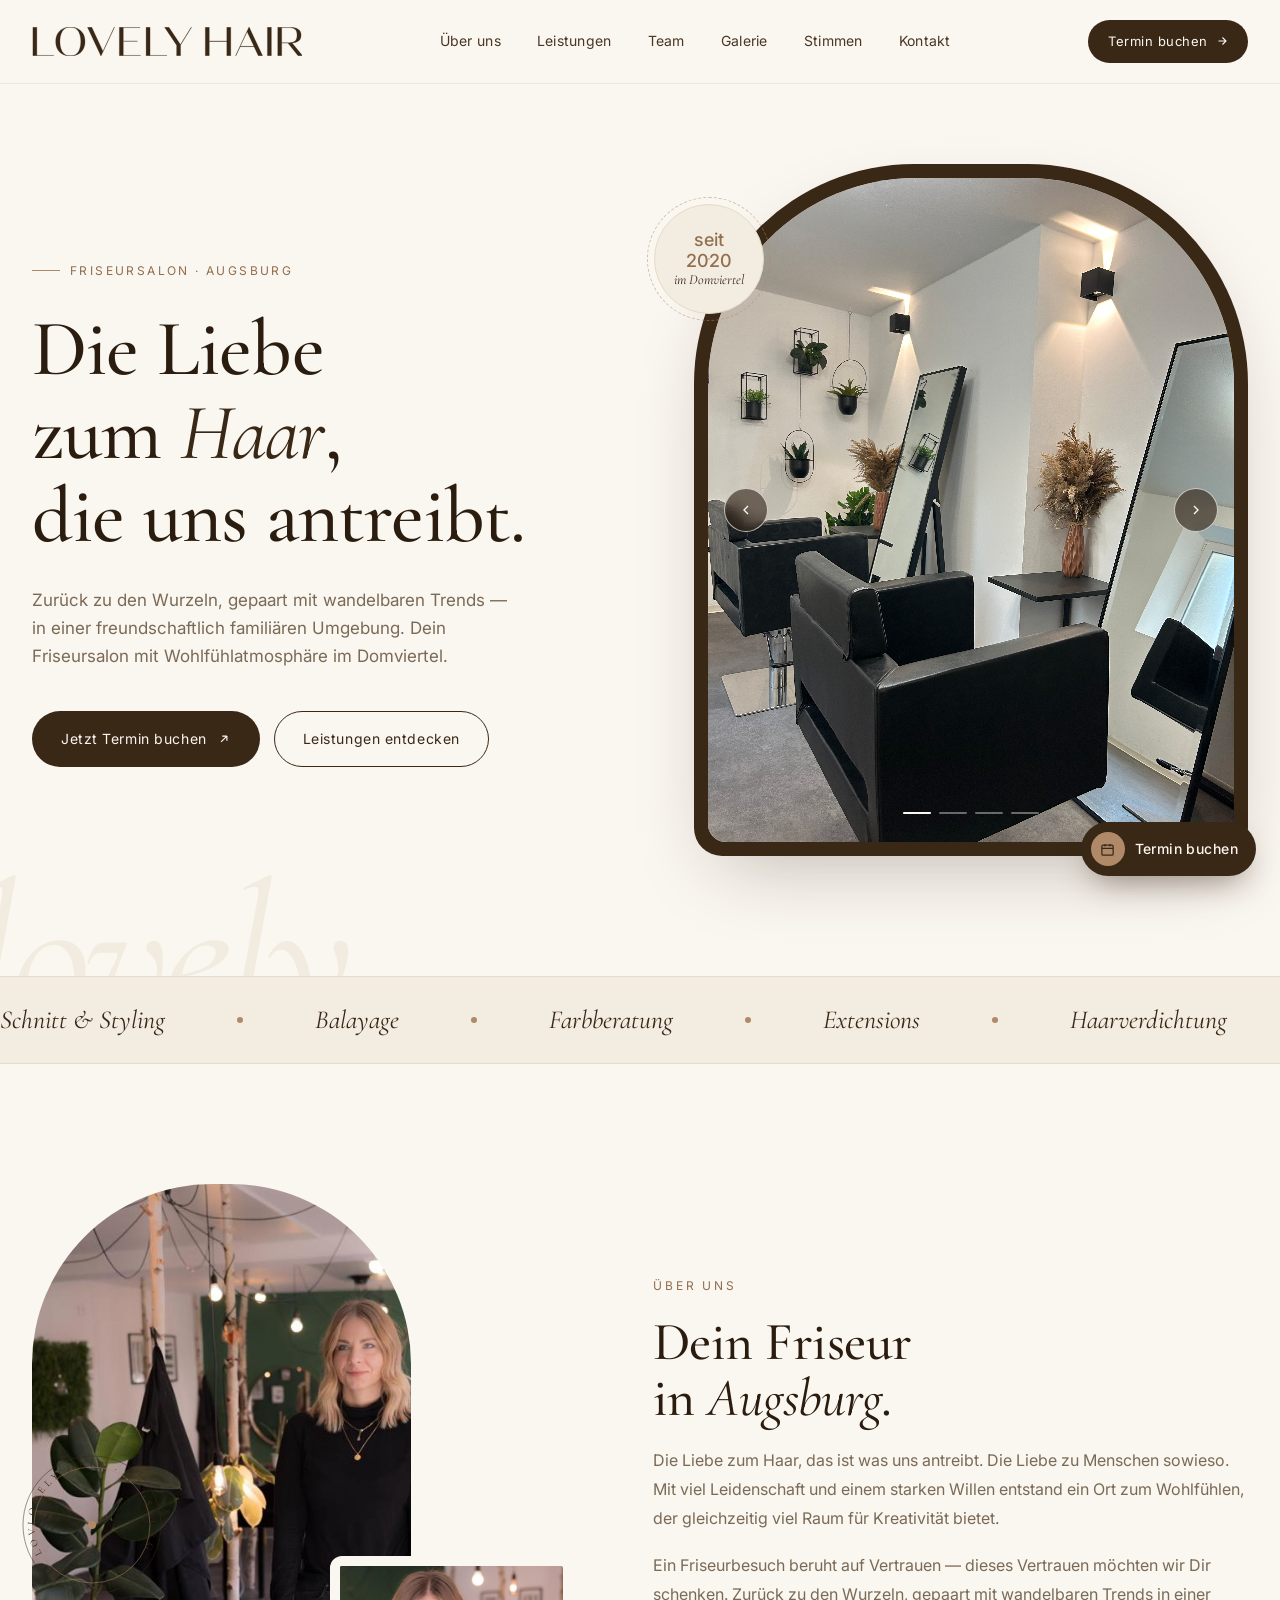
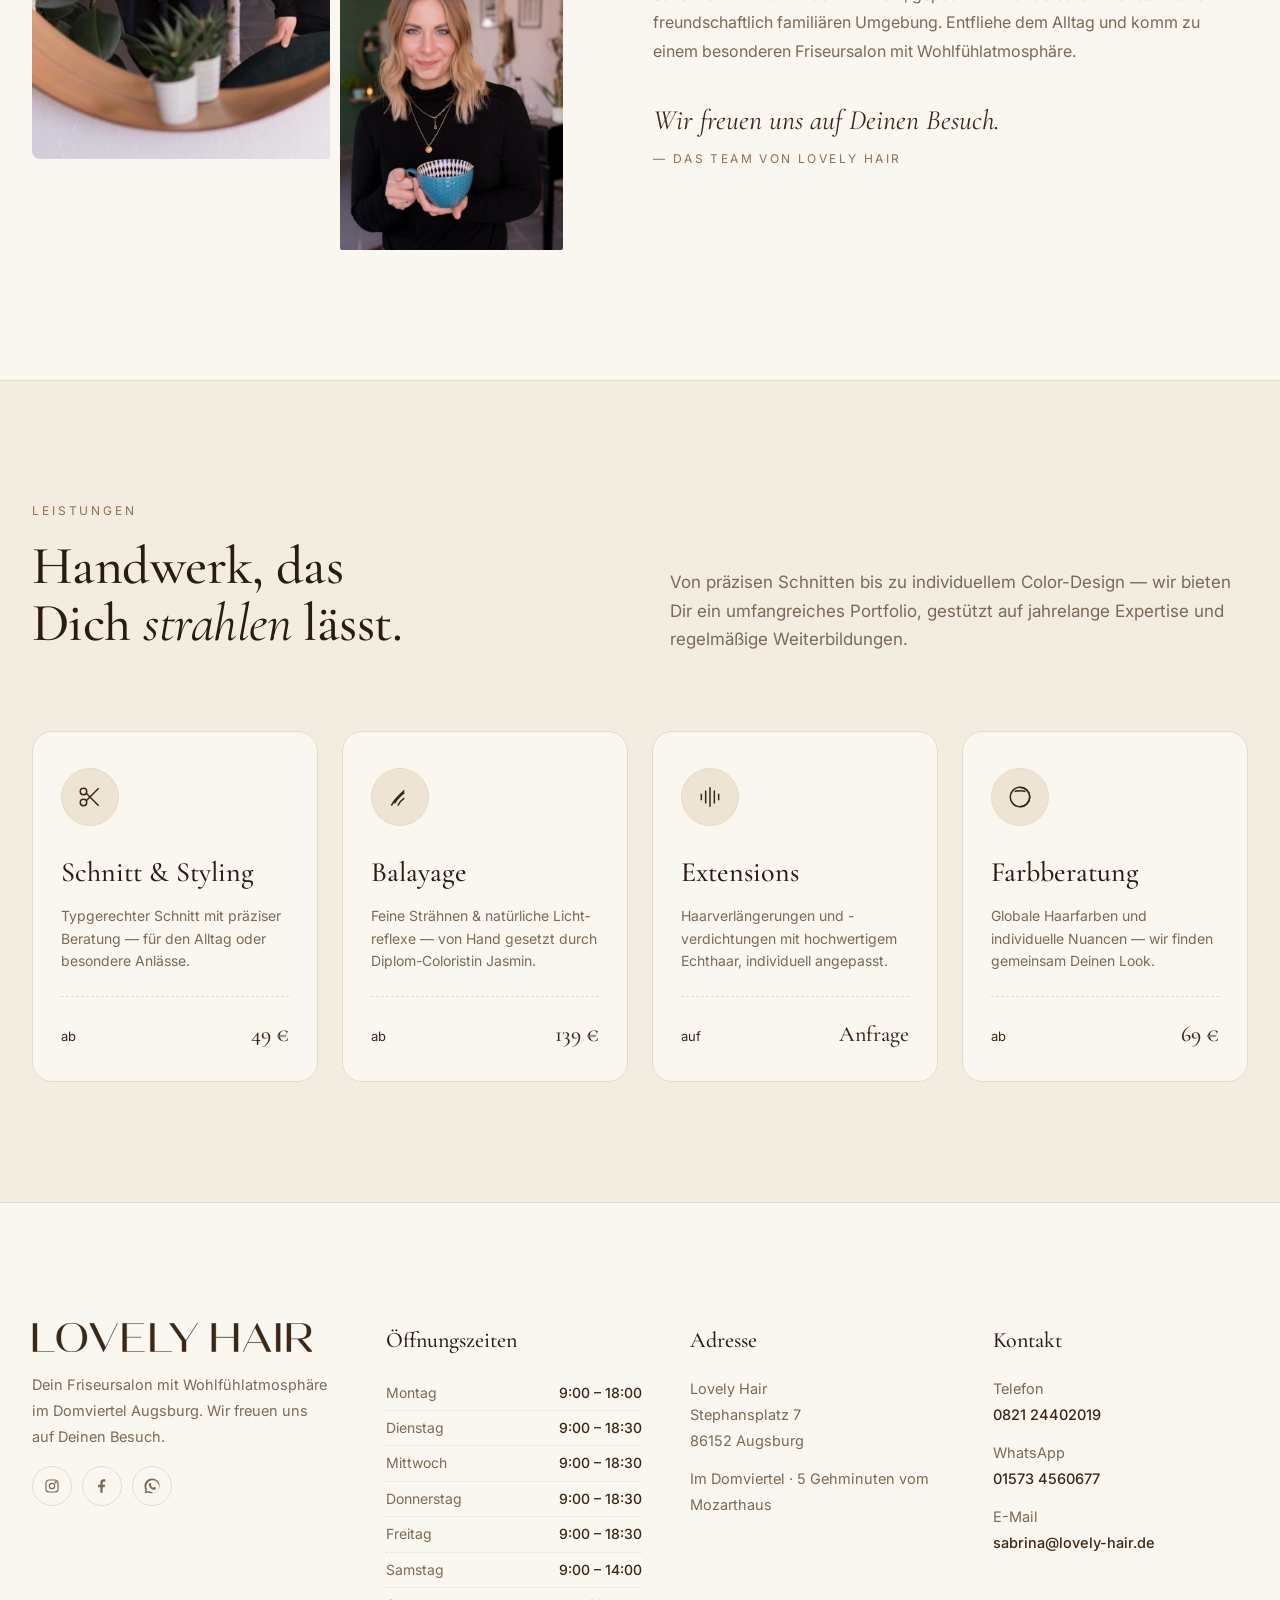
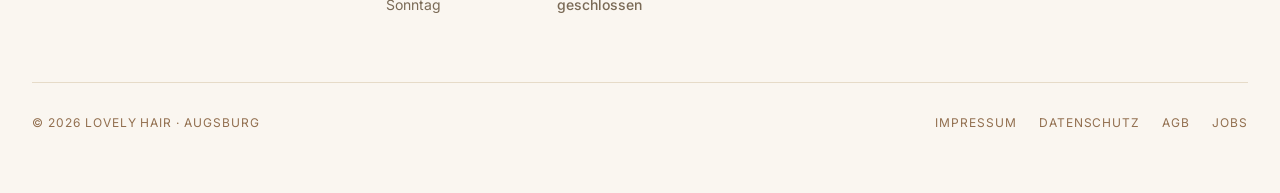
==== commit c5a6a00e: "Restack the mobile hero and keep a compact booking chip always visible. The slider now sits above th" ====
--- a/index.html
+++ b/index.html
@@ -275,14 +275,11 @@
   </div>
 </section>
 <!-- ============ FLOATING BOOK CTA ============ -->
-<a class="book-float" id="bookFloat" href="https://book.timify.com/?accountId=58c97238664d201fd63be2a3&hideCloseButton=true" target="_blank">
-  <span class="book-float-icon">
-    <svg viewBox="0 0 24 24" fill="none" stroke="currentColor" stroke-width="2.4"><path d="M7 17L17 7M17 7H9M17 7v8"/></svg>
+<a class="book-float" id="bookFloat" href="https://book.timify.com/?accountId=58c97238664d201fd63be2a3&hideCloseButton=true" target="_blank" aria-label="Jetzt Termin buchen">
+  <span class="book-float-icon" aria-hidden="true">
+    <svg viewBox="0 0 24 24" fill="none" stroke="currentColor" stroke-width="2"><rect x="3" y="5" width="18" height="16" rx="2"/><path d="M3 10h18M8 3v4M16 3v4"/></svg>
   </span>
-  <span>
-    <small>Schnell &amp; unkompliziert</small>
-    Jetzt online buchen
-  </span>
+  <span class="book-float-label">Termin buchen</span>
 </a>
 
 
--- a/css/styles.css
+++ b/css/styles.css
@@ -893,47 +893,38 @@
   /* ===== FLOATING BOOK BUTTON ===== */
   .book-float {
     position: fixed;
-    right: 28px; bottom: 28px;
+    right: 24px; bottom: 24px;
     z-index: 50;
-    display: inline-flex; align-items: center; gap: 12px;
-    padding: 16px 22px 16px 16px;
+    display: inline-flex; align-items: center; gap: 10px;
+    padding: 10px 18px 10px 10px;
     background: var(--espresso);
     color: var(--cream);
     border-radius: 999px;
     font-size: 14px;
-    letter-spacing: 0.04em;
-    box-shadow: 0 18px 40px -12px rgba(58, 40, 23, 0.45), 0 0 0 6px rgba(176, 137, 104, 0.0);
-    transition: all .3s ease;
-    transform: translateY(100px);
-    opacity: 0;
+    letter-spacing: 0.03em;
+    box-shadow: 0 14px 32px -10px rgba(58, 40, 23, 0.5);
+    transition: background .2s ease, transform .2s ease;
     font-family: var(--font-body);
     font-weight: 500;
-  }
-  .book-float.visible {
-    transform: translateY(0);
-    opacity: 1;
-    animation: pulseGlow 3s ease-in-out infinite;
+    animation: pulseGlow 3.2s ease-in-out infinite;
   }
   @keyframes pulseGlow {
-    0%,100% { box-shadow: 0 18px 40px -12px rgba(58,40,23,0.45), 0 0 0 0 rgba(176, 137, 104, 0.35); }
-    50%     { box-shadow: 0 18px 40px -12px rgba(58,40,23,0.45), 0 0 0 14px rgba(176, 137, 104, 0); }
+    0%,100% { box-shadow: 0 14px 32px -10px rgba(58,40,23,0.5), 0 0 0 0 rgba(176, 137, 104, 0.35); }
+    50%     { box-shadow: 0 14px 32px -10px rgba(58,40,23,0.5), 0 0 0 12px rgba(176, 137, 104, 0); }
   }
   .book-float:hover {
     background: var(--ink);
-    transform: translateY(-3px);
+    transform: translateY(-2px);
   }
   .book-float-icon {
-    width: 32px; height: 32px;
+    width: 34px; height: 34px;
     border-radius: 50%;
     background: var(--tan);
     display: grid; place-items: center;
-  }
-  .book-float-icon svg { width: 14px; height: 14px; color: var(--espresso); }
-  .book-float small {
-    display: block; font-size: 10px; letter-spacing: 0.18em;
-    text-transform: uppercase; opacity: 0.7;
-    margin-bottom: 2px;
-  }
+    flex-shrink: 0;
+  }
+  .book-float-icon svg { width: 15px; height: 15px; color: var(--espresso); }
+  .book-float-label { white-space: nowrap; }
 
   /* ===== Tweaks Panel ===== */
   .tweaks-panel {
@@ -1033,51 +1024,22 @@
     .nav-links a::after { display: none; }
     .nav-cta { display: none; }
 
-    /* Hero — keep CTAs in view and peek a crop of the portrait */
-    .hero { padding: 20px 0 36px; }
+    /* Hero — slider first, then copy and CTAs */
+    .hero { padding: 28px 0 72px; }
     .hero-grid {
-      grid-template-columns: minmax(0, 1.2fr) minmax(148px, 42%);
-      gap: 12px 16px;
-      align-items: stretch;
+      grid-template-columns: 1fr;
+      gap: 36px;
     }
-    .hero-copy { display: contents; }
-    .hero-eyebrow,
-    .hero-title,
-    .hero-sub { grid-column: 1; }
-    .hero-visual {
-      grid-column: 2;
-      grid-row: 1 / 4;
+    .hero-visual { order: -1; }
+    .hero-stage {
+      max-width: 340px;
+      margin: 0 auto;
+      aspect-ratio: 4 / 5;
     }
-    .hero-ctas {
-      grid-column: 1 / -1;
-      gap: 10px;
-      margin-top: 6px;
-    }
-    .hero-eyebrow { margin-bottom: 10px; }
-    .hero-title {
-      font-size: clamp(30px, 8.4vw, 38px);
-      margin-bottom: 10px;
-    }
-    .hero-sub {
-      font-size: 15px;
-      line-height: 1.5;
-      margin-bottom: 0;
-    }
-    .btn { padding: 13px 20px; }
-    .hero-stage {
-      max-width: none;
-      margin: 0;
-      height: 100%;
-      min-height: 220px;
-      aspect-ratio: auto;
-      border-radius: 90px 90px 14px 14px;
-      padding: 8px;
-    }
-    .hero-frame { border-radius: 82px 82px 10px 10px; }
-    .hero-nav { width: 36px; height: 36px; }
-    .hero-nav-prev { left: 8px; }
-    .hero-nav-next { right: 8px; }
-    .hero-badge { display: none; }
+    .hero-badge { left: -8px; width: 92px; height: 90px; font-size: 12px; }
+    .hero-badge strong { font-size: 15px; }
+    .hero-title { font-size: clamp(36px, 10vw, 48px); margin-bottom: 18px; }
+    .hero-sub { font-size: 16px; margin-bottom: 28px; }
     .hero-big-type { font-size: 100px; bottom: -30px; left: -10px; }
     .hero-ornament { display: none; }
     .page-hero { padding: 48px 0 4px; }
@@ -1111,8 +1073,16 @@
     .foot { flex-direction: column; gap: 16px; text-align: center; }
     .foot-links { flex-wrap: wrap; justify-content: center; }
 
-    /* Floating button */
-    .book-float small { display: none; }
+    /* Floating book chip */
+    .book-float {
+      right: 16px;
+      bottom: calc(16px + env(safe-area-inset-bottom, 0px));
+      gap: 8px;
+      padding: 8px 14px 8px 8px;
+      font-size: 13px;
+    }
+    .book-float-icon { width: 28px; height: 28px; }
+    .book-float-icon svg { width: 13px; height: 13px; }
   }
 
   /* ---- Small mobile (≤480px) ---- */
@@ -1121,12 +1091,7 @@
     .t-grid { grid-template-columns: 1fr; }
     .gallery-strip { grid-template-columns: 1fr 1fr; }
     .hero-big-type { display: none; }
-    .hero-grid {
-      grid-template-columns: minmax(0, 1fr) minmax(120px, 40%);
-      gap: 10px 12px;
-    }
-    .hero-title { font-size: clamp(28px, 8.8vw, 34px); }
-    .hero-stage { min-height: 200px; }
+    .hero-stage { max-width: 300px; }
     .t-featured-photo { aspect-ratio: 4/3; }
     .faq-item summary { font-size: 18px; padding: 20px 20px; }
     .faq-body { padding: 0 20px 20px; }
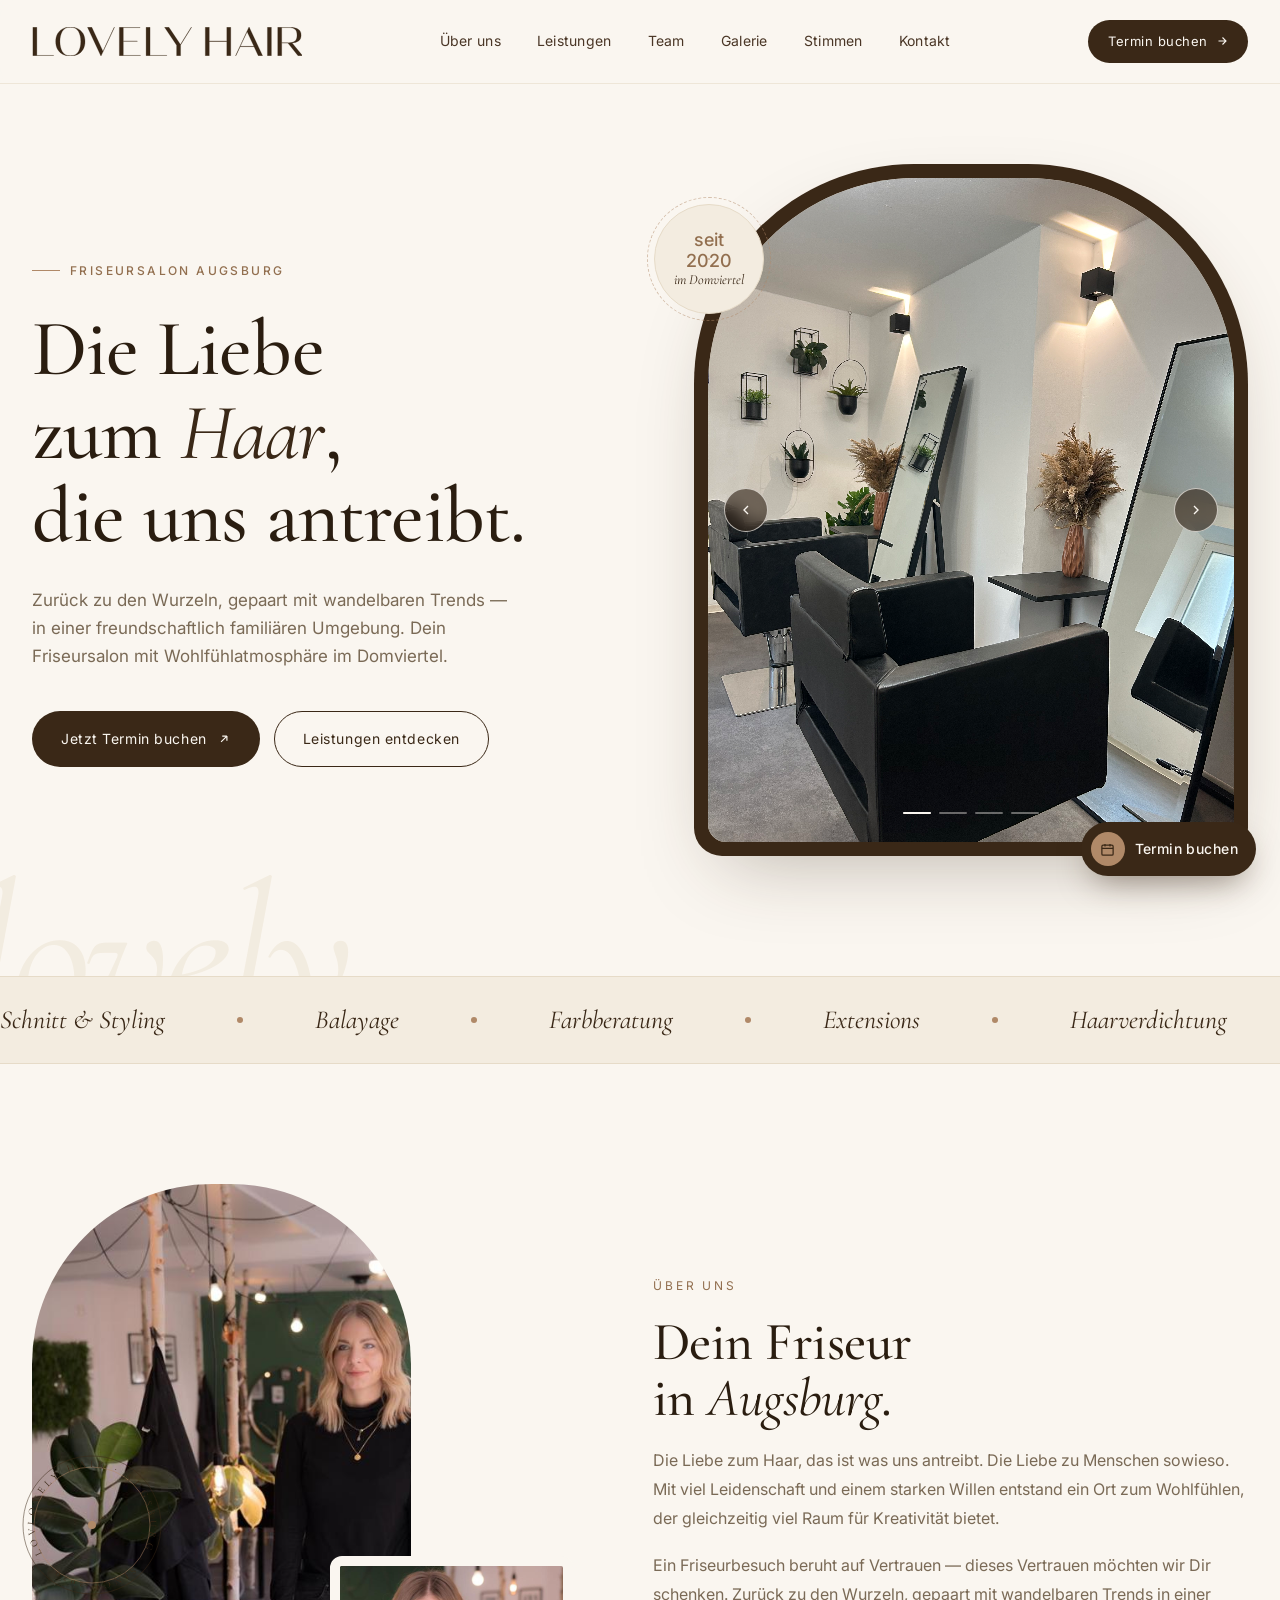
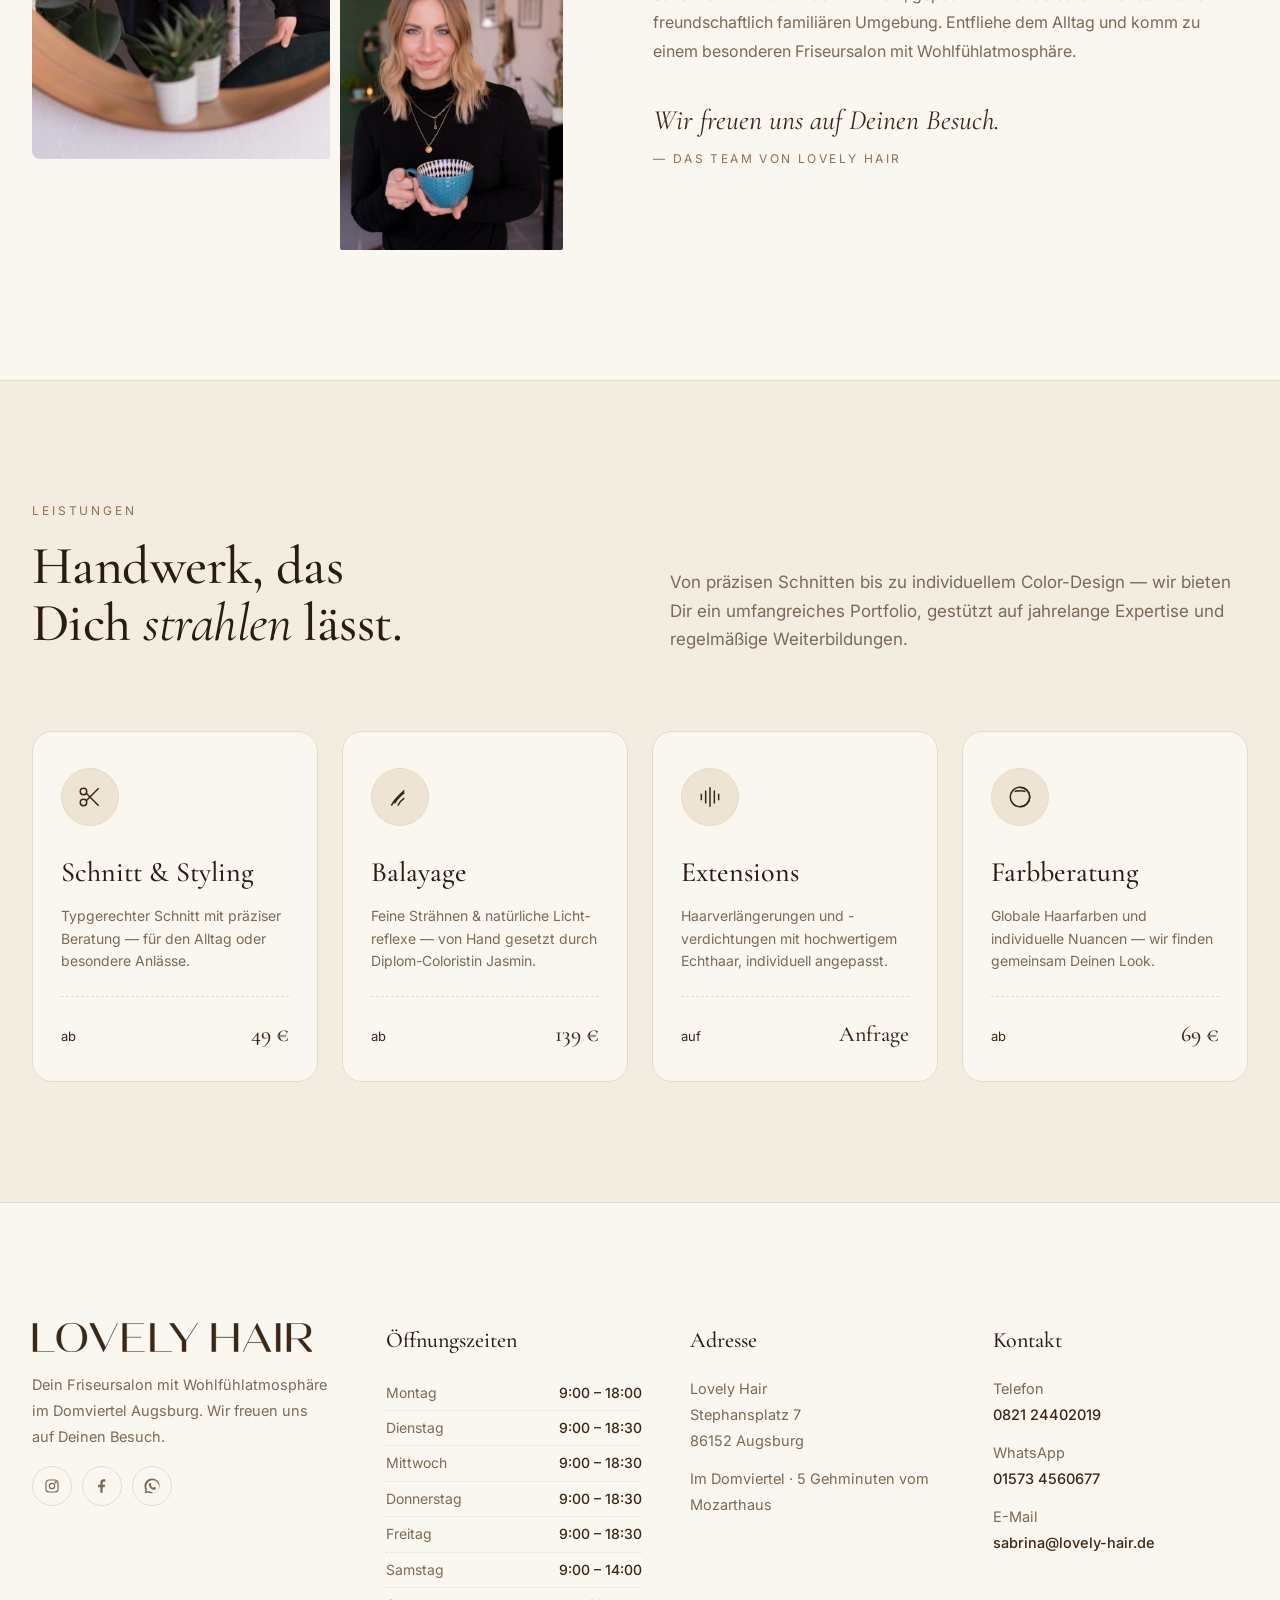
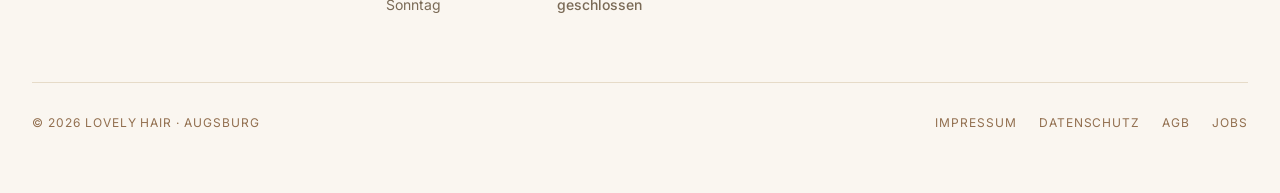
==== commit f7634d77: "Use a visible H1 on the eyebrow and drop the hidden SEO text. Friseursalon Augsburg is now the real " ====
--- a/index.html
+++ b/index.html
@@ -46,13 +46,12 @@
 <section class="hero">
   <div class="container hero-grid">
     <div class="hero-copy">
-      <span class="hero-eyebrow">Friseursalon · Augsburg</span>
-      <h1 class="display hero-title">
-        <span class="visually-hidden">Friseursalon Augsburg — </span>
+      <h1 class="hero-eyebrow">Friseursalon Augsburg</h1>
+      <h2 class="display hero-title">
         Die Liebe<br>
         zum <span class="italic">Haar</span>,<br>
         die uns antreibt.
-      </h1>
+      </h2>
       <p class="hero-sub">
         Zurück zu den Wurzeln, gepaart mit wandelbaren Trends — in einer freundschaftlich familiären Umgebung. Dein Friseursalon mit Wohlfühlatmosphäre im Domviertel.
       </p>
--- a/css/styles.css
+++ b/css/styles.css
@@ -72,18 +72,6 @@
     shape-rendering: geometricPrecision;
   }
 
-  .visually-hidden {
-    position: absolute !important;
-    width: 1px;
-    height: 1px;
-    padding: 0;
-    margin: -1px;
-    overflow: hidden;
-    clip: rect(0, 0, 0, 0);
-    white-space: nowrap;
-    border: 0;
-  }
-
   .nav-links {
     display: flex; gap: 36px;
     font-size: 14px;
@@ -134,11 +122,13 @@
   }
   .hero-eyebrow {
     display: inline-flex; align-items: center; gap: 10px;
+    font-family: var(--font-body);
     font-size: 12px;
+    font-weight: 500;
     letter-spacing: 0.2em;
     text-transform: uppercase;
     color: var(--tan-dark);
-    margin-bottom: 28px;
+    margin: 0 0 28px;
   }
   .hero-eyebrow::before {
     content: ""; display: inline-block;
@@ -147,6 +137,7 @@
   .hero-title {
     position: relative;
     font-size: clamp(44px, 6.2vw, 92px);
+    font-weight: 500;
     color: var(--ink);
     margin: 0 0 28px;
   }
